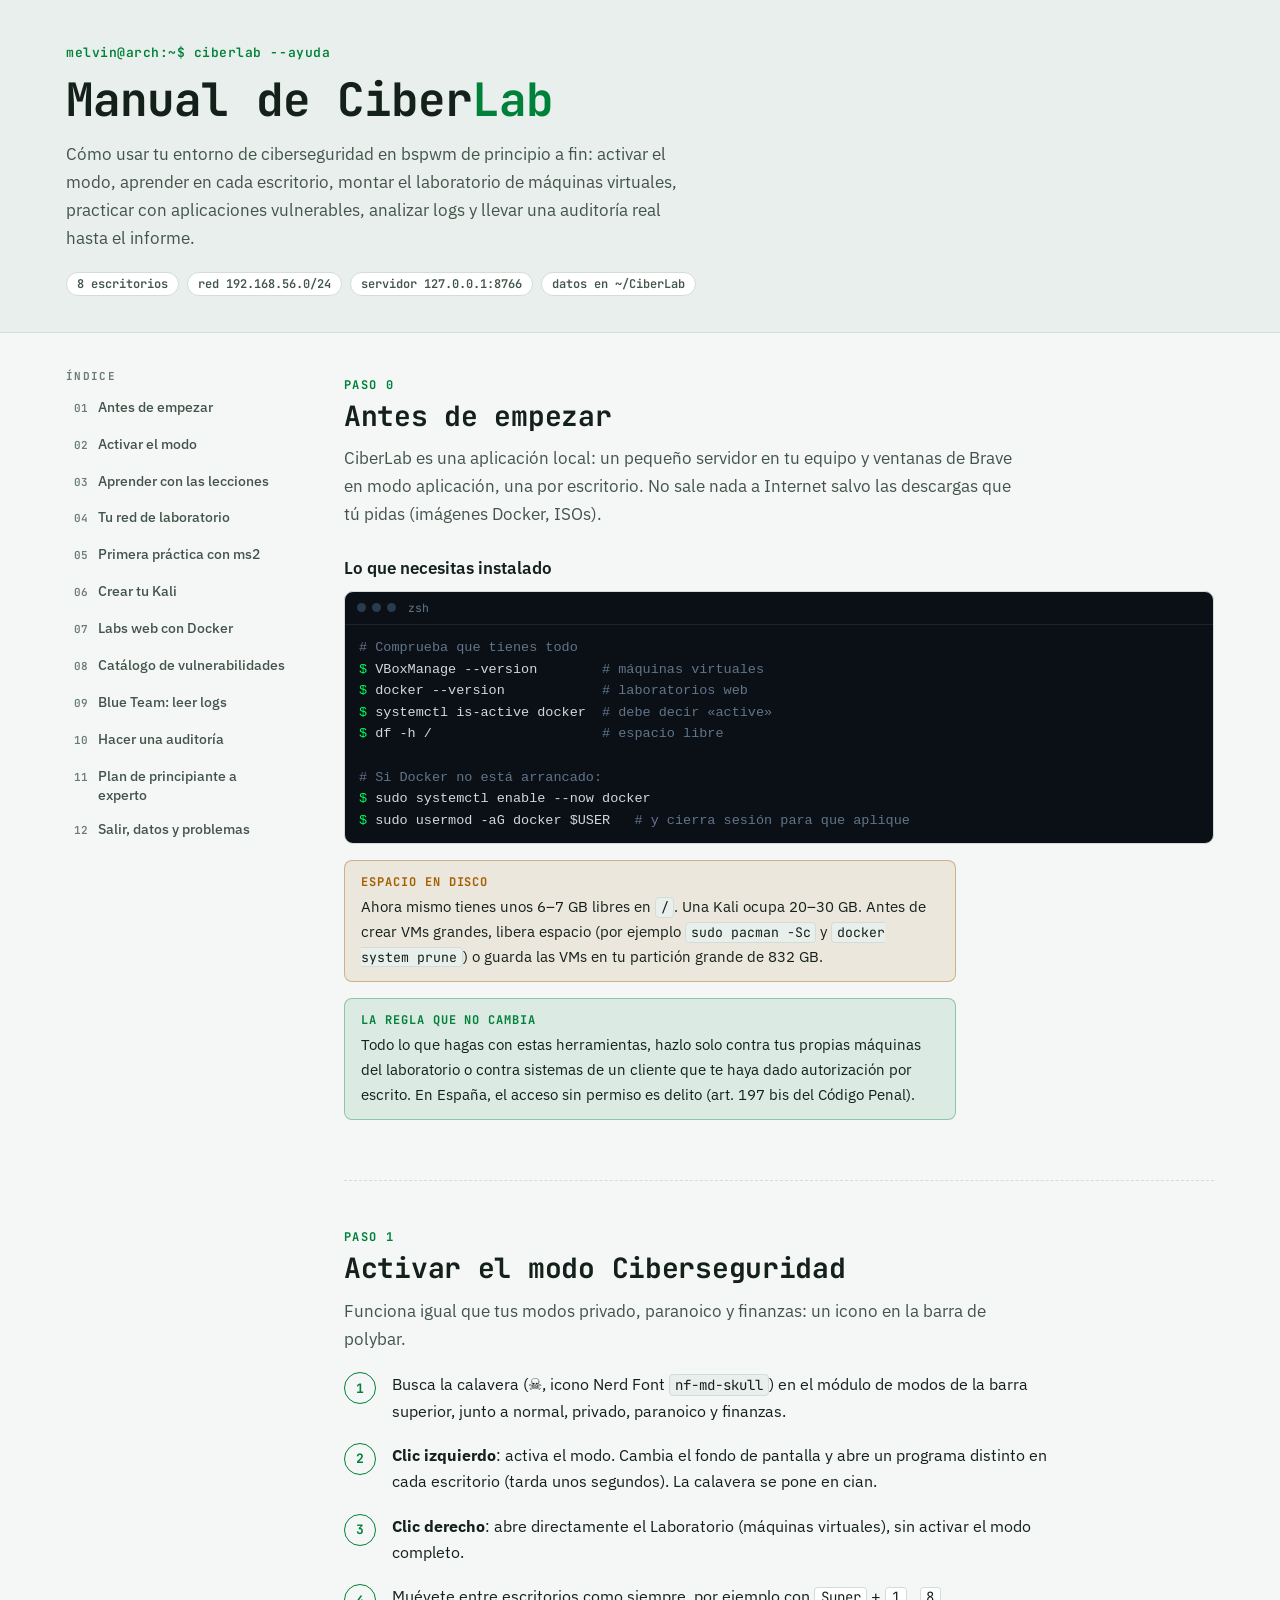
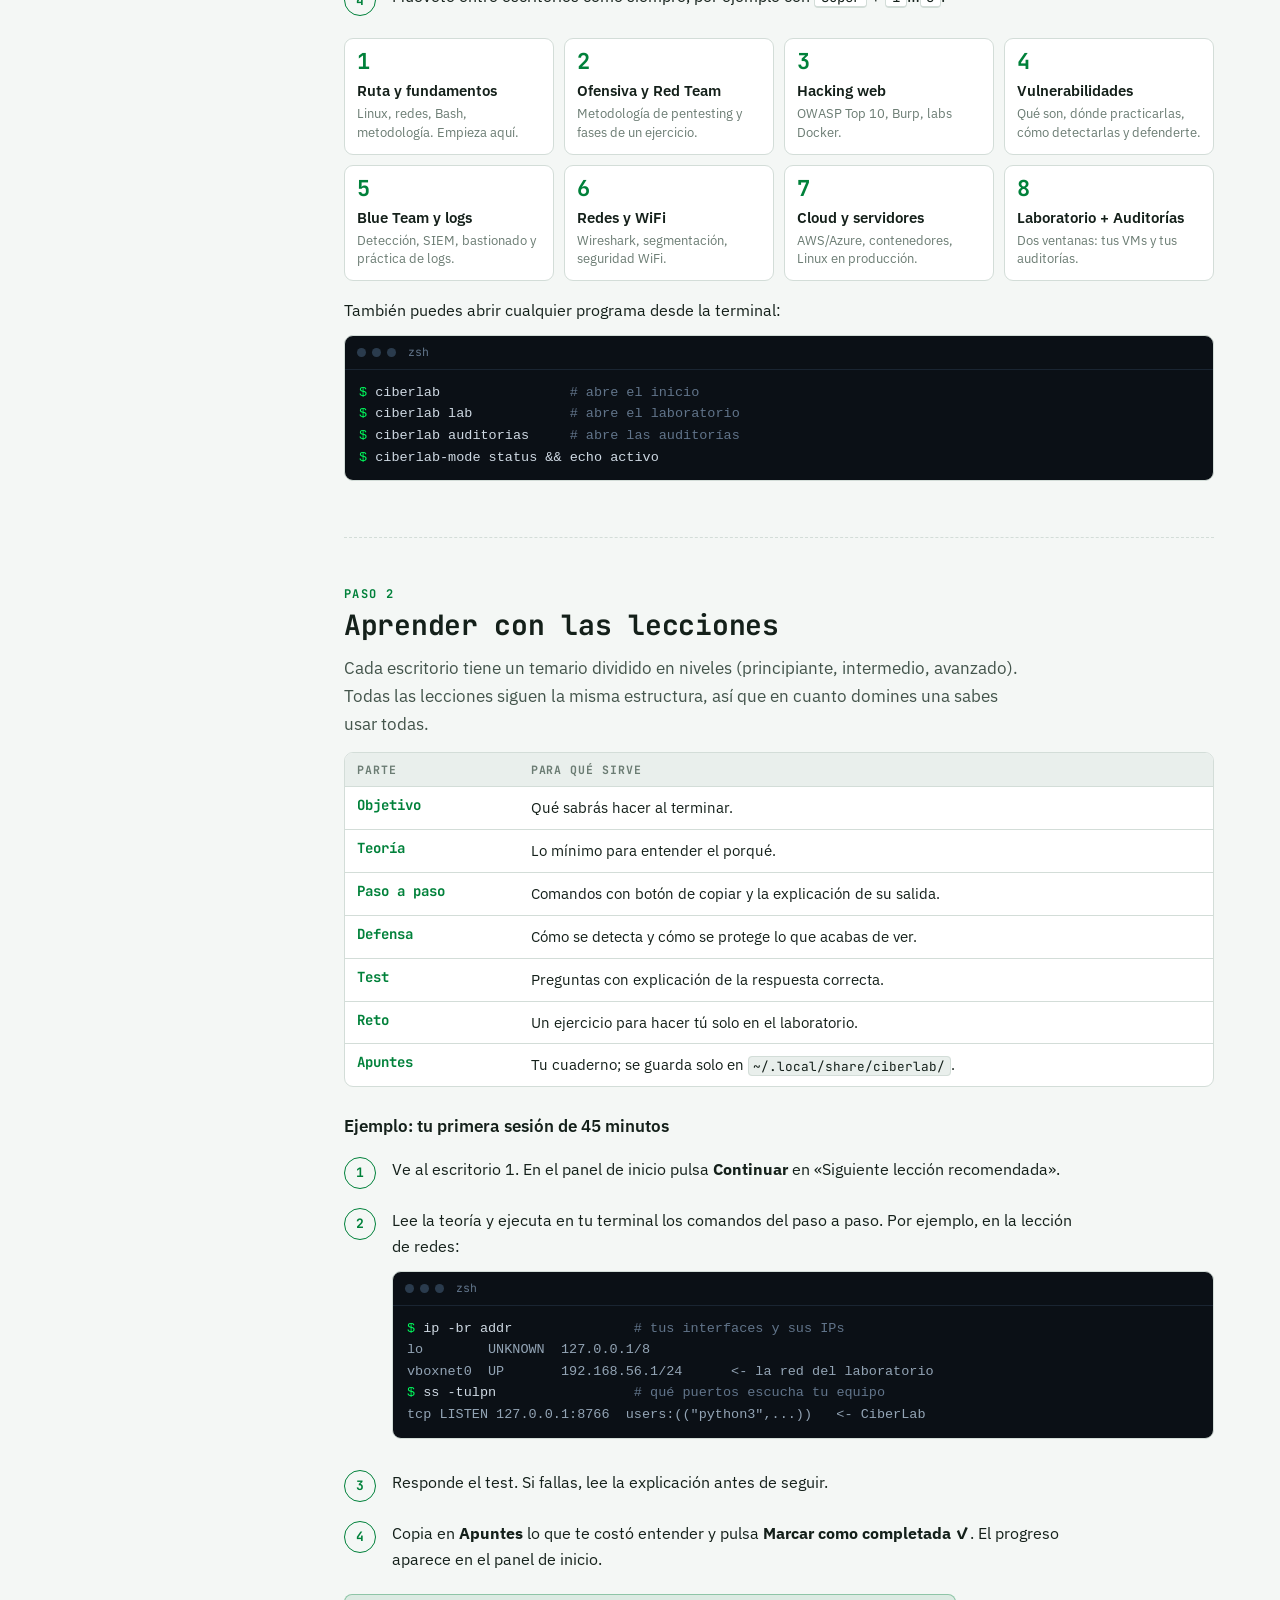
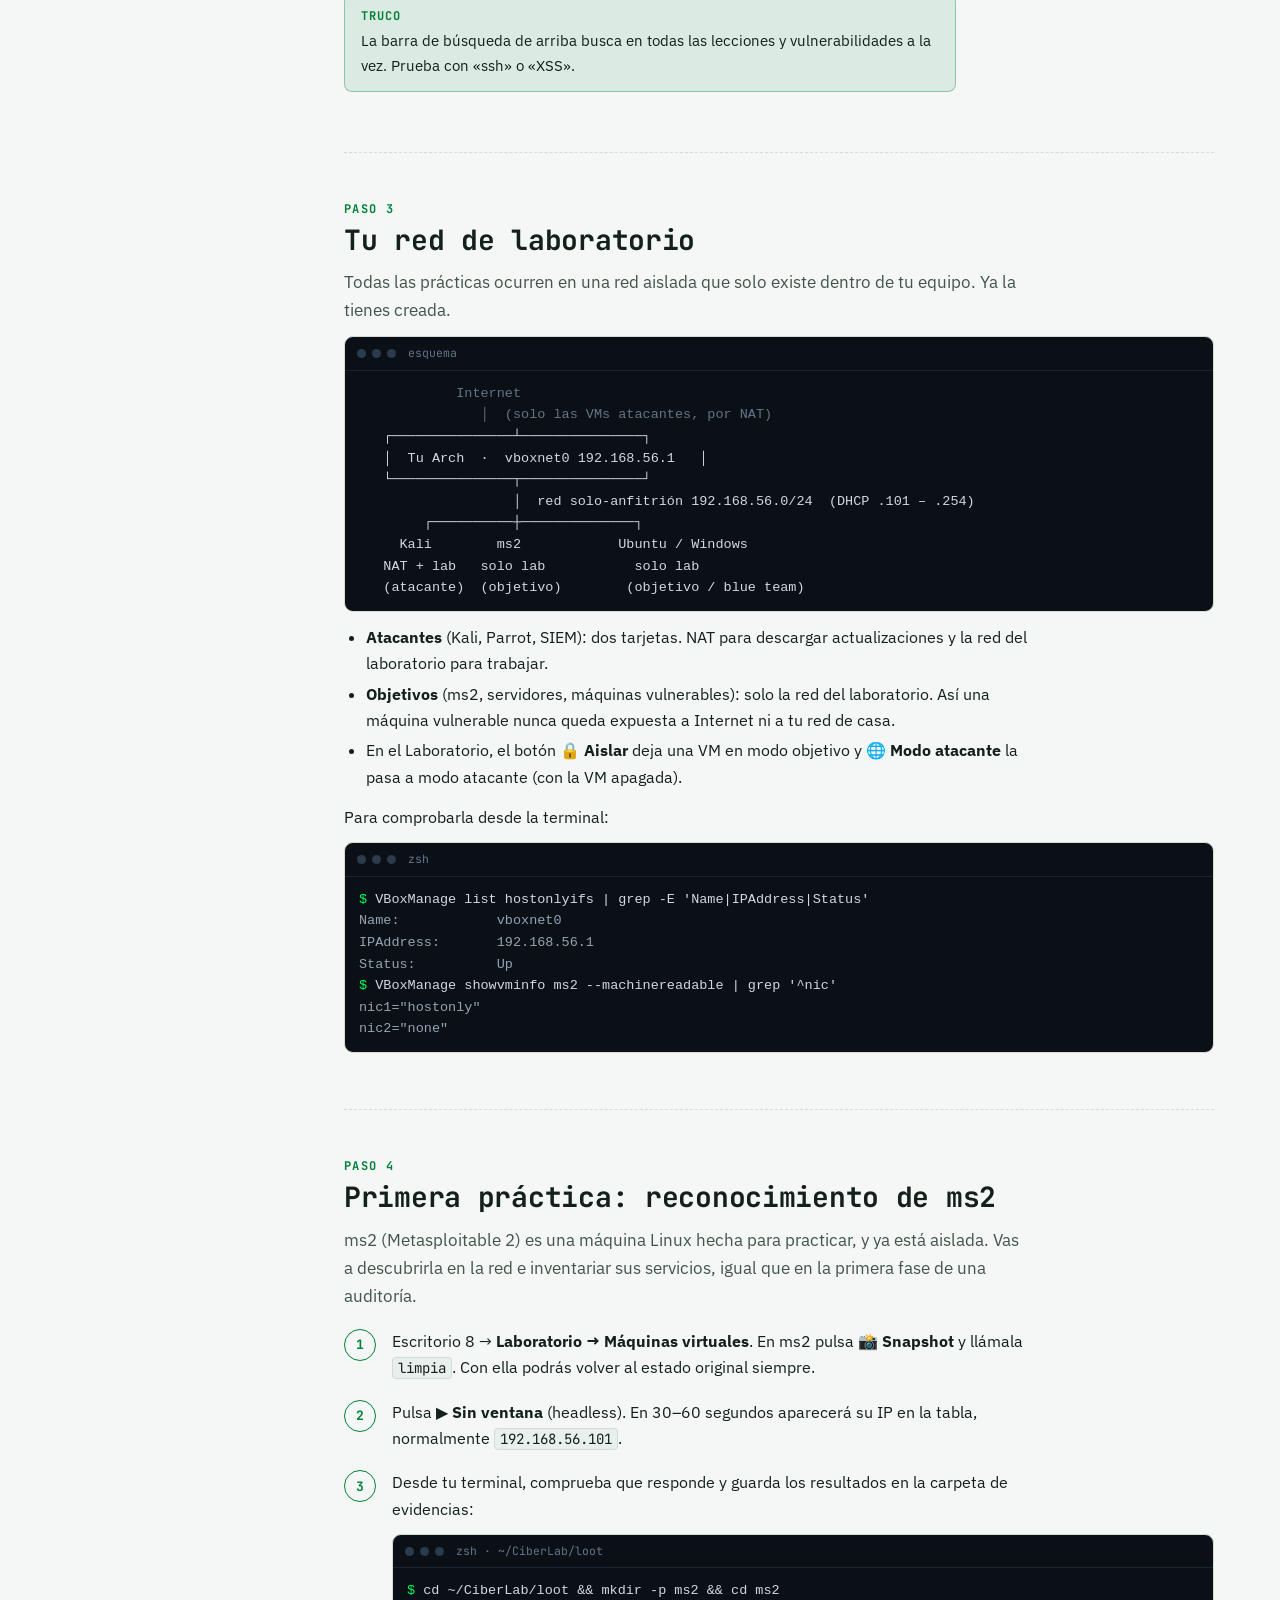
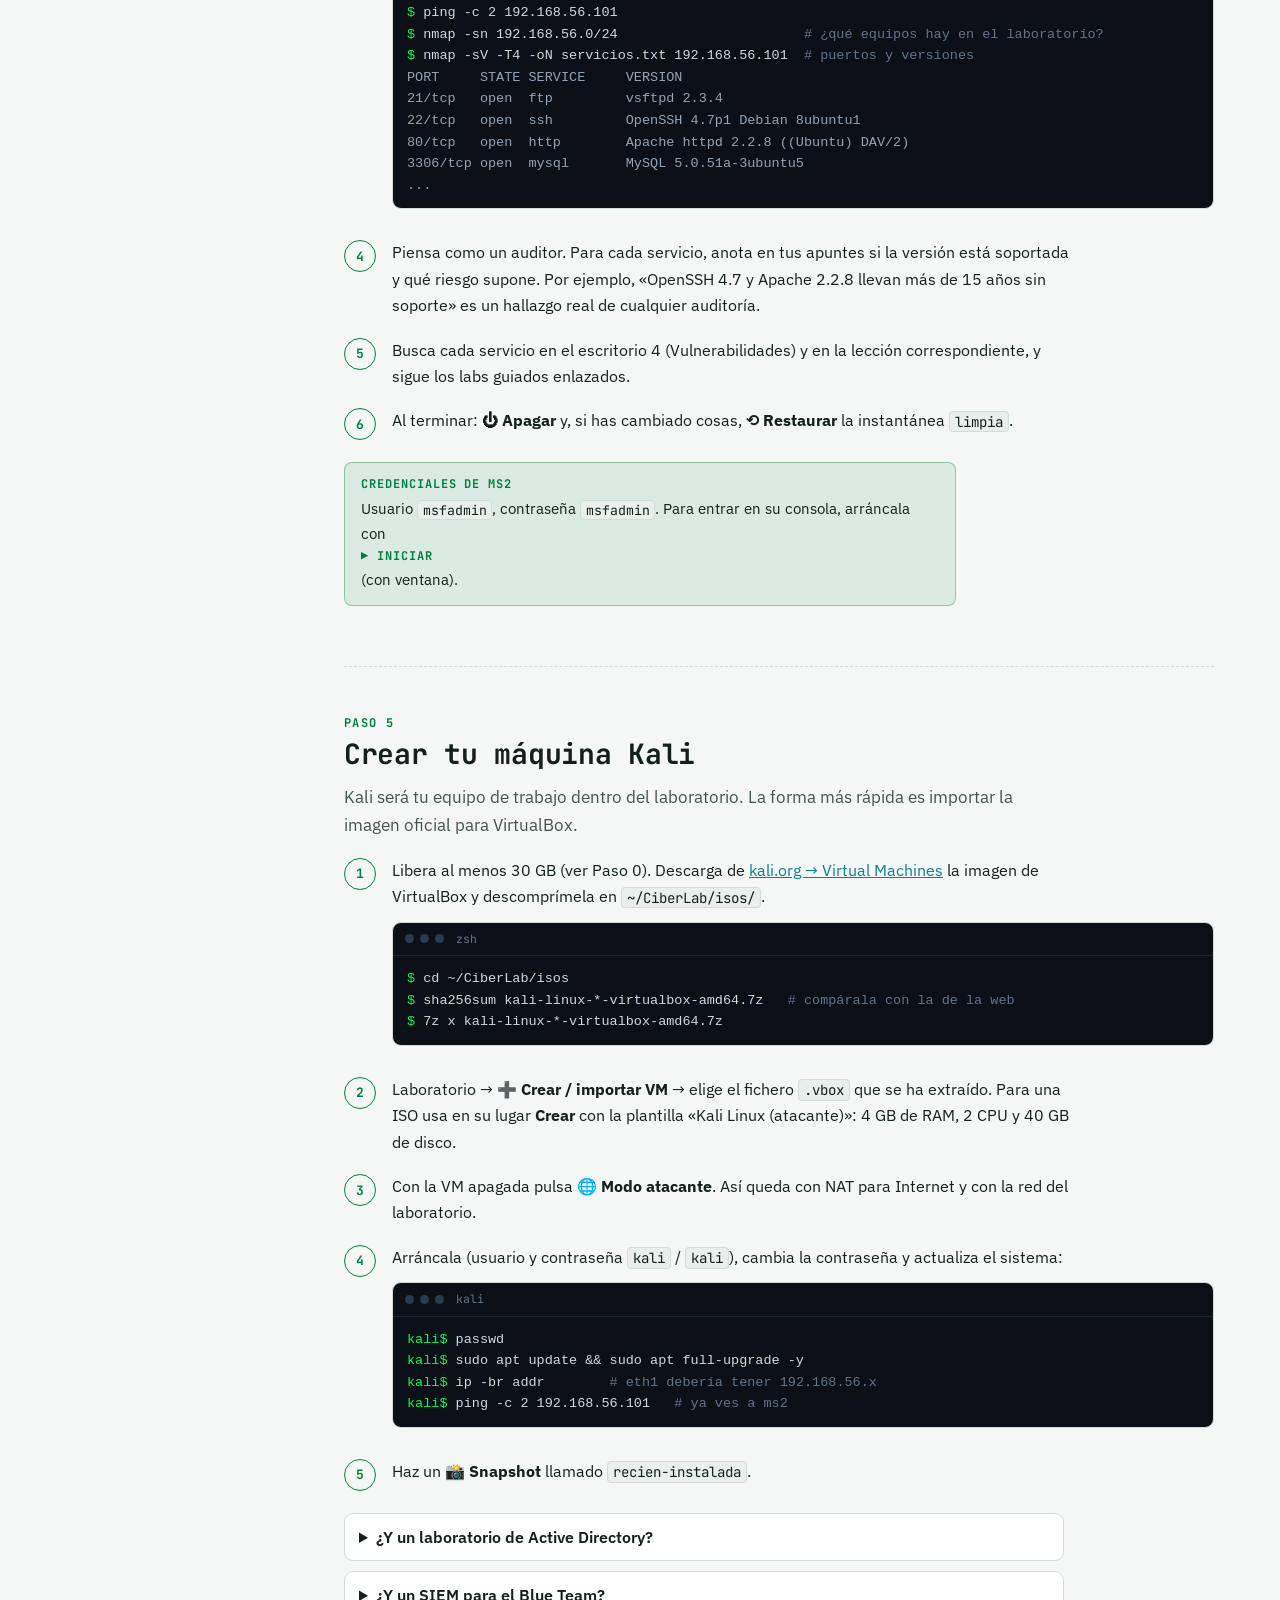
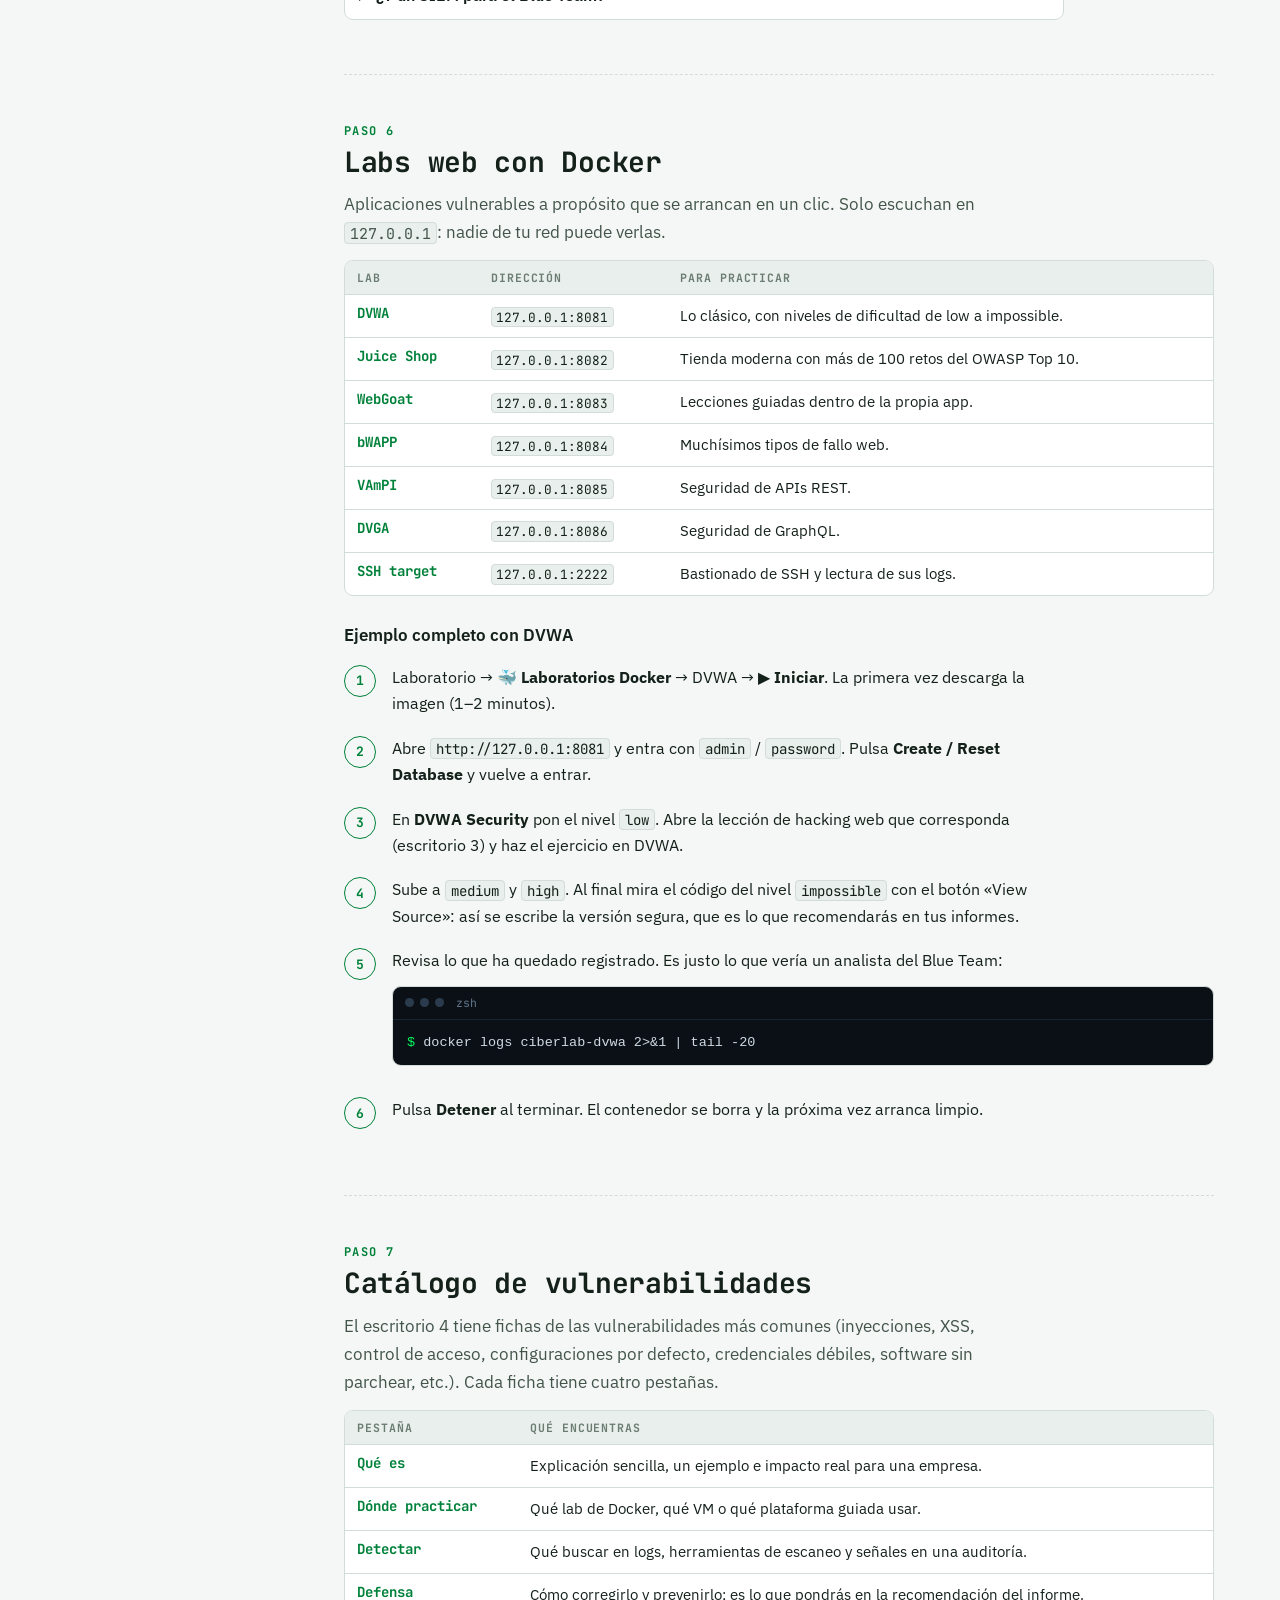
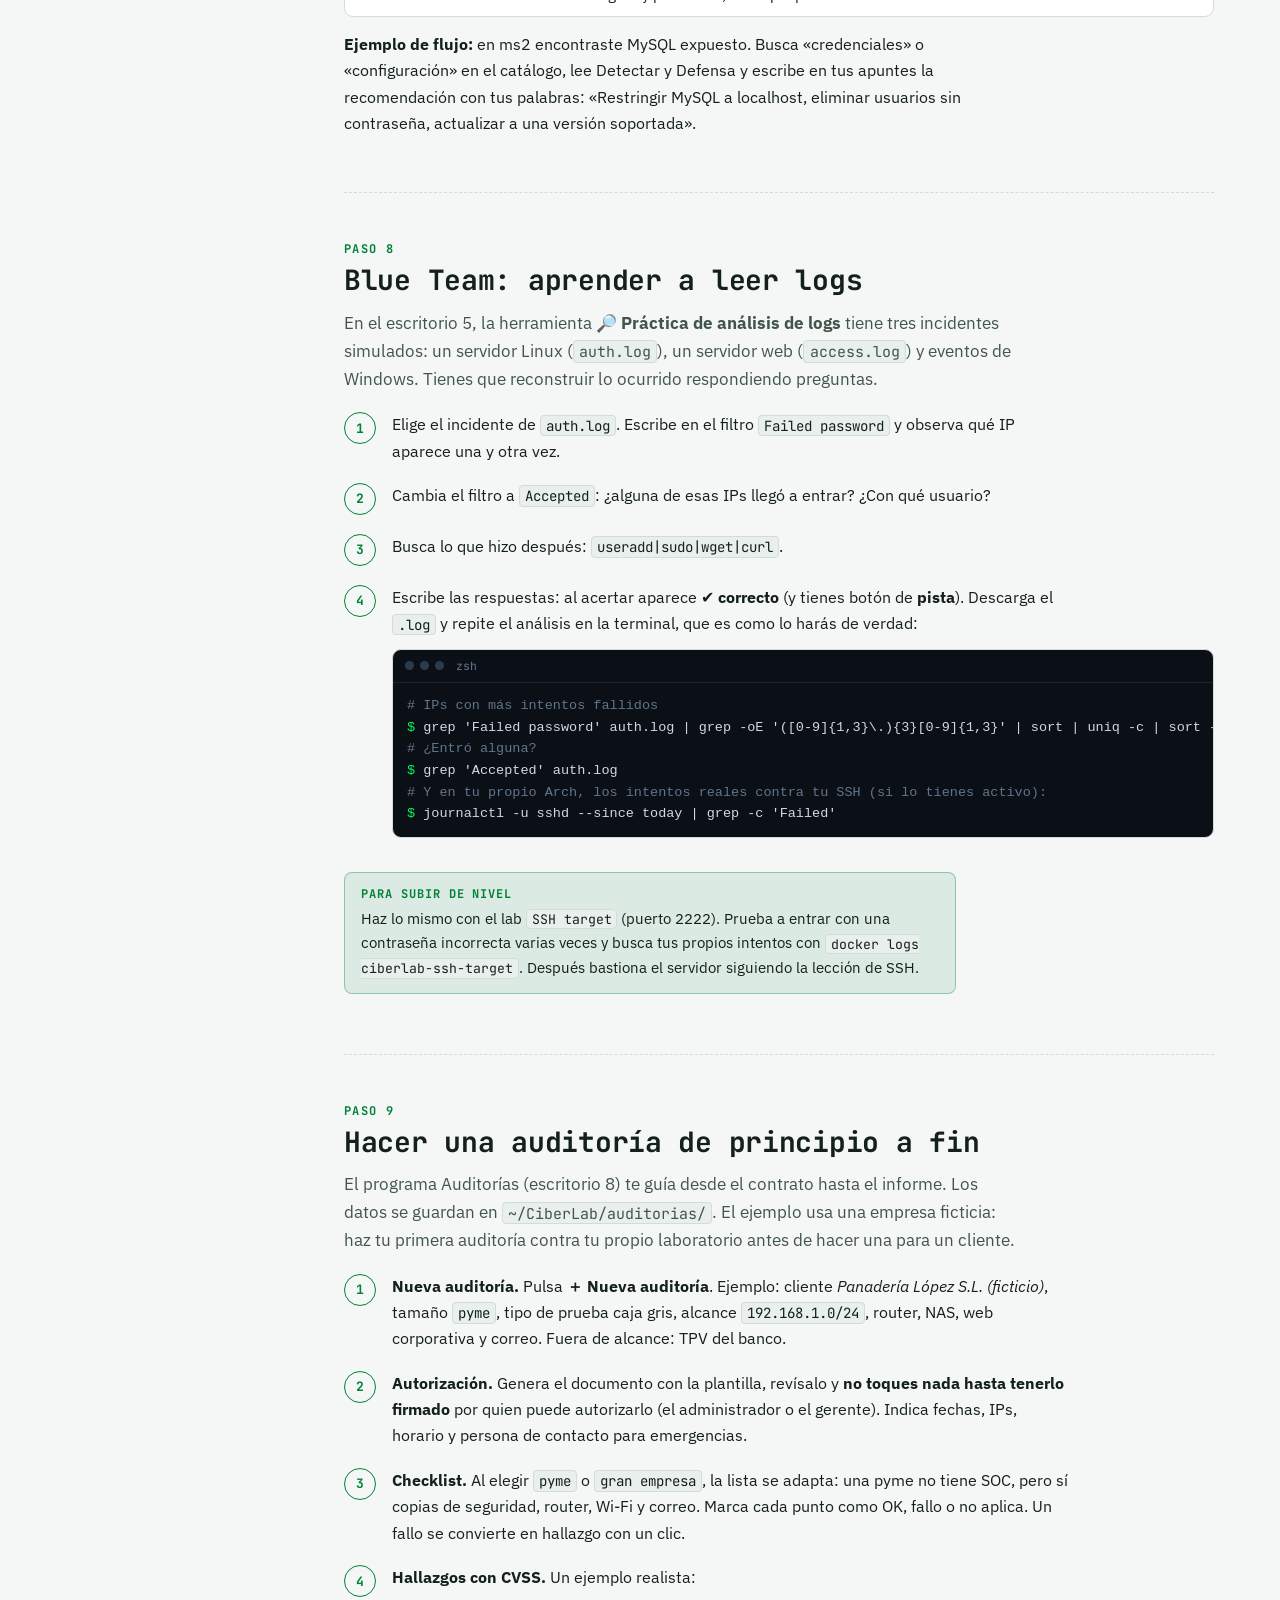
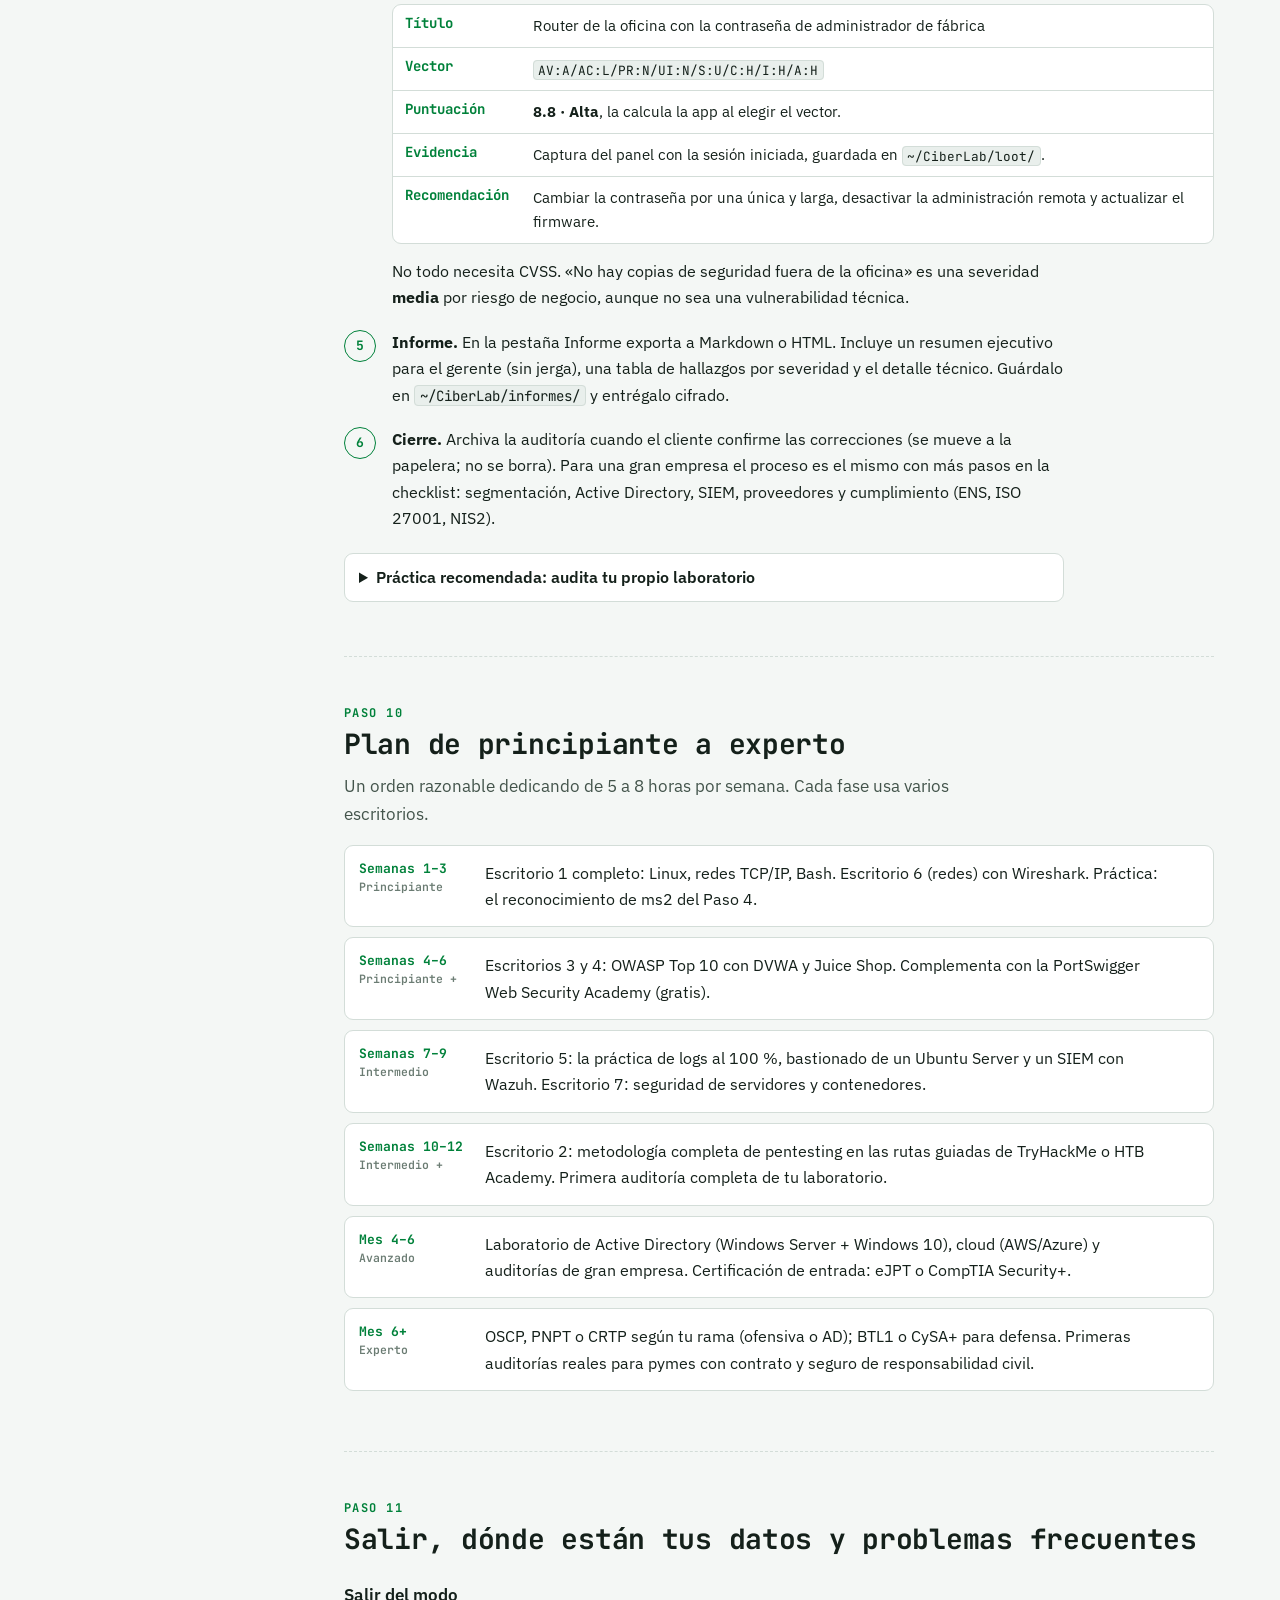
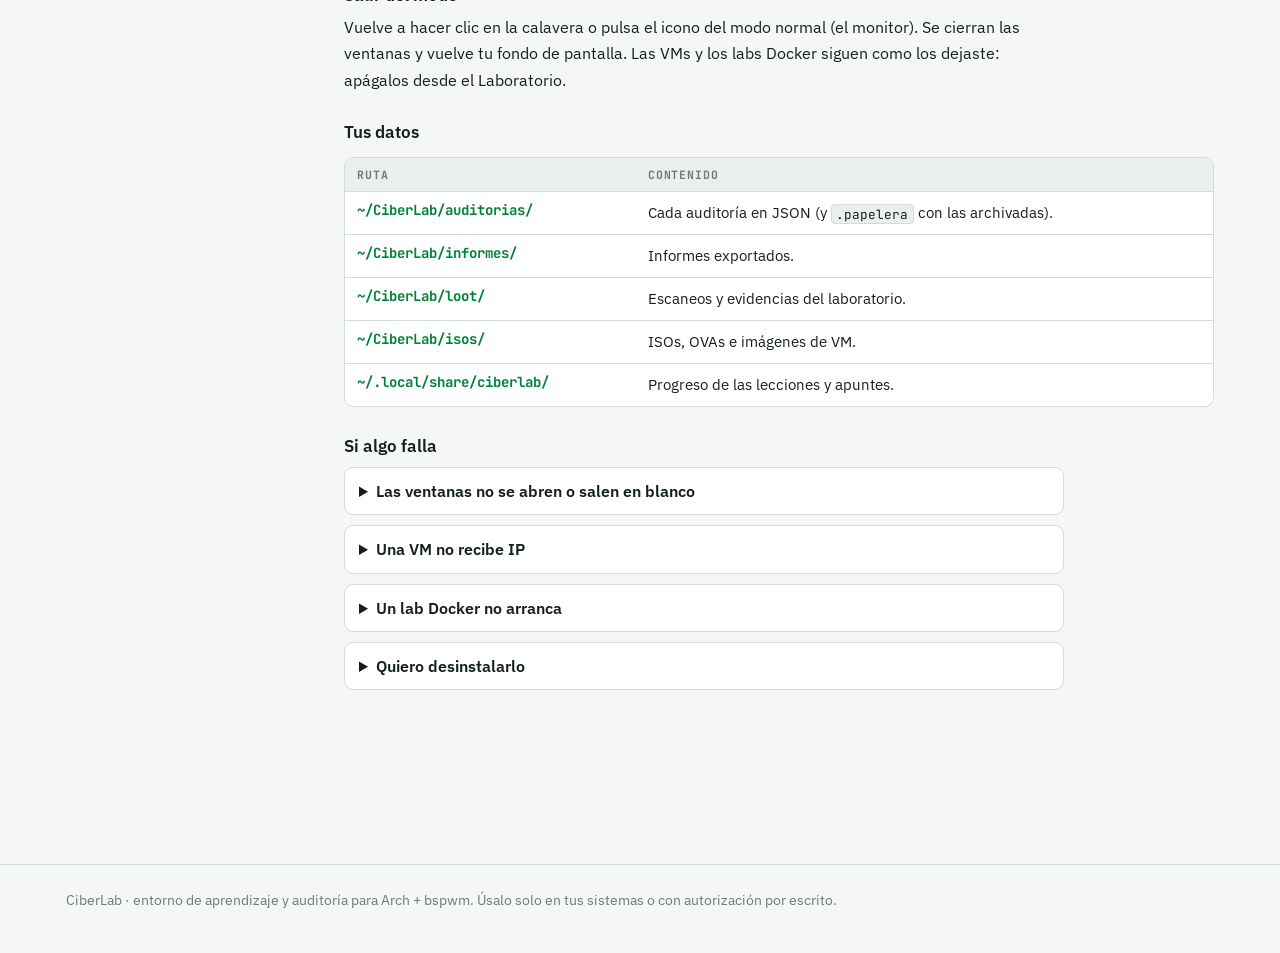
==== docs/index.html @ 1f9ea838 "CiberLab: entorno de ciberseguridad para bspwm y manual en GitHub Pages Co-Authored-By: Claude Opus " ====
<!doctype html>
<html lang="es">
<head>
<meta charset="utf-8">
<meta name="viewport" content="width=device-width, initial-scale=1, viewport-fit=cover">
<title>Manual de CiberLab</title>
<meta name="claude:viewport-fit-sides" content="cover">
<meta name="description" content="Cómo usar CiberLab paso a paso: modo ciberseguridad en bspwm, laboratorio de máquinas virtuales, labs Docker, análisis de logs y auditorías.">
<link rel="preconnect" href="https://fonts.googleapis.com">
<link rel="preconnect" href="https://fonts.gstatic.com" crossorigin>
<link rel="stylesheet" href="https://fonts.googleapis.com/css2?family=IBM+Plex+Sans:ital,wght@0,400;0,500;0,600;1,400&family=JetBrains+Mono:wght@400;600;700&display=swap">
<style>
/* Layout: índice fijo a la izquierda (escritorio) + columna de lectura; cada capítulo es un paso numerado con terminal de ejemplo */
:root{
  --bg:#f4f7f5; --bg2:#e9efec; --panel:#ffffff; --line:#d3ddd8; --tx:#14201a; --tx2:#43544b; --mut:#6b7c73;
  --acc:#00813a; --acc-soft:rgba(0,129,58,.10); --cyan:#0b7f95; --warn:#a35f00; --warn-soft:rgba(163,95,0,.10); --red:#c0263f;
  --term:#0b1016; --term-tx:#cfd9e3; --term-mut:#61748a; --term-acc:#00fa5c;
  --display:"JetBrains Mono","JetBrainsMono Nerd Font",ui-monospace,monospace;
  --body:"IBM Plex Sans","Noto Sans","Segoe UI",system-ui,sans-serif;
  --mono:"JetBrains Mono",ui-monospace,"Fira Code",monospace;
}
@media (prefers-color-scheme: dark){:root:not([data-theme="light"]){
  --bg:#080b10; --bg2:#0d1218; --panel:#111821; --line:#1f2c3a; --tx:#d6e0e9; --tx2:#9fb0c0; --mut:#6b7f94;
  --acc:#00fa5c; --acc-soft:rgba(0,250,92,.09); --cyan:#22d3ee; --warn:#f5b700; --warn-soft:rgba(245,183,0,.09); --red:#ff5c78;
  --term:#05080c; --term-tx:#cfd9e3; --term-mut:#61748a; --term-acc:#00fa5c; color-scheme:dark}}
:root[data-theme="dark"]{
  --bg:#080b10; --bg2:#0d1218; --panel:#111821; --line:#1f2c3a; --tx:#d6e0e9; --tx2:#9fb0c0; --mut:#6b7f94;
  --acc:#00fa5c; --acc-soft:rgba(0,250,92,.09); --cyan:#22d3ee; --warn:#f5b700; --warn-soft:rgba(245,183,0,.09); --red:#ff5c78;
  --term:#05080c; --term-tx:#cfd9e3; --term-mut:#61748a; --term-acc:#00fa5c; color-scheme:dark}
*{box-sizing:border-box}
html{scroll-behavior:smooth}
@media (prefers-reduced-motion: reduce){html{scroll-behavior:auto}}
body{margin:0;background:var(--bg);color:var(--tx);font:16px/1.65 var(--body)}
a{color:var(--cyan)} a:focus-visible,summary:focus-visible{outline:2px solid var(--acc);outline-offset:2px}
code,kbd{font-family:var(--mono);font-size:.88em}
code{background:var(--bg2);border:1px solid var(--line);border-radius:4px;padding:.05em .35em}
kbd{border:1px solid var(--line);border-bottom-width:2px;border-radius:4px;padding:0 .4em;background:var(--panel)}
.wrap{max-width:1180px;margin:0 auto;padding-left:max(16px,env(safe-area-inset-left,0px));padding-right:max(16px,env(safe-area-inset-right,0px))}

/* cabecera */
header{border-bottom:1px solid var(--line);background:var(--bg2)}
header .wrap{padding-block:44px 36px;display:grid;gap:14px}
.prompt{font:600 13px var(--mono);color:var(--acc);letter-spacing:.04em}
h1{font:700 clamp(30px,5vw,46px)/1.1 var(--display);margin:0;letter-spacing:-.02em;text-wrap:balance}
h1 b{color:var(--acc)}
.lead{max-width:62ch;margin:0;color:var(--tx2);font-size:17px}
.facts{display:flex;flex-wrap:wrap;gap:8px;margin-top:6px}
.facts span{font:600 12px var(--mono);border:1px solid var(--line);border-radius:999px;padding:3px 10px;color:var(--tx2);background:var(--panel)}

/* rejilla */
.grid{display:grid;grid-template-columns:230px minmax(0,1fr);gap:48px;padding-block:36px 80px}
nav.toc{position:sticky;top:20px;align-self:start;font:500 13.5px/1.4 var(--body)}
nav.toc p{font:700 11px var(--mono);letter-spacing:.12em;text-transform:uppercase;color:var(--mut);margin:0 0 10px}
nav.toc ol{list-style:none;margin:0;padding:0;display:grid;gap:2px;counter-reset:t}
nav.toc li{counter-increment:t}
nav.toc a{display:flex;gap:10px;padding:5px 8px;border-radius:6px;color:var(--tx2);text-decoration:none}
nav.toc a::before{content:counter(t,decimal-leading-zero);font:600 11px/1.9 var(--mono);color:var(--mut)}
nav.toc a:hover{background:var(--bg2);color:var(--tx)}
main{min-width:0}
@media (max-width:860px){.grid{grid-template-columns:minmax(0,1fr);gap:24px}
  nav.toc{position:static;border:1px solid var(--line);border-radius:10px;padding:14px;background:var(--panel)}
  nav.toc ol{grid-template-columns:repeat(auto-fill,minmax(180px,1fr))}}

/* capítulos */
section{padding-block:8px 44px;border-bottom:1px dashed var(--line);margin-bottom:40px;scroll-margin-top:16px}
section:last-child{border-bottom:0}
.eyebrow{font:700 12px var(--mono);letter-spacing:.12em;text-transform:uppercase;color:var(--acc);margin:0 0 6px}
h2{font:700 clamp(22px,3vw,28px)/1.2 var(--display);margin:0 0 12px;letter-spacing:-.01em;text-wrap:balance}
h3{font:600 17px/1.3 var(--body);margin:28px 0 8px}
p,li{max-width:68ch} p{margin:0 0 12px}
ul,ol{padding-left:22px;margin:0 0 14px} li{margin-bottom:4px}
.intro{color:var(--tx2);font-size:17px}

/* pasos */
ol.steps{list-style:none;padding:0;margin:18px 0;counter-reset:s;display:grid;gap:14px}
ol.steps>li{counter-increment:s;display:grid;grid-template-columns:34px minmax(0,1fr);gap:14px;max-width:none}
ol.steps>li::before{content:counter(s);display:grid;place-items:center;width:30px;height:30px;border-radius:50%;border:1.5px solid var(--acc);color:var(--acc);font:700 13px var(--mono);margin-top:1px}
ol.steps>li>div{min-width:0}
ol.steps>li p:last-child{margin-bottom:0}

/* terminal */
.term{background:var(--term);color:var(--term-tx);border-radius:9px;margin:12px 0;font:13.5px/1.6 var(--mono);overflow:hidden;border:1px solid var(--line)}
.term .bar{display:flex;align-items:center;gap:6px;padding:7px 12px;border-bottom:1px solid #1a2532;color:var(--term-mut);font-size:11.5px}
.term .bar i{width:9px;height:9px;border-radius:50%;background:#2a3b4d;display:inline-block}
.term .bar span{margin-left:6px}
.term pre{margin:0;padding:12px 14px;overflow-x:auto;white-space:pre}
.term .c{color:var(--term-mut)} .term .p{color:var(--term-acc);user-select:none} .term .o{color:#93a4b5}

/* avisos */
.note,.warn{border-radius:8px;padding:12px 16px;margin:16px 0;max-width:68ch;font-size:15px}
.note{background:var(--acc-soft);border:1px solid color-mix(in srgb,var(--acc) 35%,transparent)}
.warn{background:var(--warn-soft);border:1px solid color-mix(in srgb,var(--warn) 40%,transparent)}
.note b,.warn b{font-family:var(--mono);font-size:12px;letter-spacing:.08em;text-transform:uppercase;display:block;margin-bottom:2px}
.note b{color:var(--acc)} .warn b{color:var(--warn)}

/* tablas */
.tbl{overflow-x:auto;margin:14px 0;border:1px solid var(--line);border-radius:9px;background:var(--panel)}
table{border-collapse:collapse;width:100%;font-size:14.5px}
th,td{text-align:left;padding:9px 12px;border-bottom:1px solid var(--line);vertical-align:top}
th{font:700 11.5px var(--mono);letter-spacing:.08em;text-transform:uppercase;color:var(--mut);background:var(--bg2)}
tr:last-child td{border-bottom:0}
td.k{font:700 14px var(--mono);color:var(--acc);white-space:nowrap;font-variant-numeric:tabular-nums}

/* mapa de escritorios */
.desks{display:grid;grid-template-columns:repeat(4,minmax(0,1fr));gap:10px;margin:16px 0}
.desk{border:1px solid var(--line);border-radius:9px;padding:12px;background:var(--panel);min-width:0}
.desk .n{font:700 22px var(--mono);color:var(--acc);line-height:1}
.desk .t{font-weight:600;margin-top:6px;font-size:14.5px}
.desk .d{color:var(--mut);font-size:13px;line-height:1.4;margin-top:2px}
@media (max-width:640px){.desks{grid-template-columns:repeat(2,minmax(0,1fr))}}

/* desplegables */
details{border:1px solid var(--line);border-radius:9px;background:var(--panel);margin:10px 0;max-width:72ch}
summary{cursor:pointer;padding:10px 14px;font-weight:600}
details>div{padding:0 16px 12px}

/* plan */
.plan{display:grid;gap:10px;margin:16px 0}
.phase{display:grid;grid-template-columns:110px minmax(0,1fr);gap:16px;border:1px solid var(--line);border-radius:9px;padding:14px;background:var(--panel)}
.phase .w{font:700 13px var(--mono);color:var(--acc)}
.phase .w small{display:block;color:var(--mut);font-weight:600;font-size:11.5px;margin-top:2px}
.phase p{margin:0}
@media (max-width:540px){.phase{grid-template-columns:minmax(0,1fr);gap:6px}}
footer{border-top:1px solid var(--line);color:var(--mut);font-size:14px}
footer .wrap{padding-block:24px 40px}
</style>
</head>
<body>

<header>
  <div class="wrap">
    <div class="prompt">melvin@arch:~$ ciberlab --ayuda</div>
    <h1>Manual de Ciber<b>Lab</b></h1>
    <p class="lead">Cómo usar tu entorno de ciberseguridad en bspwm de principio a fin: activar el modo, aprender en cada escritorio, montar el laboratorio de máquinas virtuales, practicar con aplicaciones vulnerables, analizar logs y llevar una auditoría real hasta el informe.</p>
    <div class="facts"><span>8 escritorios</span><span>red 192.168.56.0/24</span><span>servidor 127.0.0.1:8766</span><span>datos en ~/CiberLab</span></div>
  </div>
</header>

<div class="wrap grid">
  <nav class="toc" aria-label="Índice">
    <p>Índice</p>
    <ol>
      <li><a href="#antes">Antes de empezar</a></li>
      <li><a href="#activar">Activar el modo</a></li>
      <li><a href="#aprender">Aprender con las lecciones</a></li>
      <li><a href="#red">Tu red de laboratorio</a></li>
      <li><a href="#ms2">Primera práctica con ms2</a></li>
      <li><a href="#kali">Crear tu Kali</a></li>
      <li><a href="#docker">Labs web con Docker</a></li>
      <li><a href="#vulns">Catálogo de vulnerabilidades</a></li>
      <li><a href="#logs">Blue Team: leer logs</a></li>
      <li><a href="#auditoria">Hacer una auditoría</a></li>
      <li><a href="#plan">Plan de principiante a experto</a></li>
      <li><a href="#problemas">Salir, datos y problemas</a></li>
    </ol>
  </nav>

  <main>

  <section id="antes">
    <p class="eyebrow">Paso 0</p>
    <h2>Antes de empezar</h2>
    <p class="intro">CiberLab es una aplicación local: un pequeño servidor en tu equipo y ventanas de Brave en modo aplicación, una por escritorio. No sale nada a Internet salvo las descargas que tú pidas (imágenes Docker, ISOs).</p>
    <h3>Lo que necesitas instalado</h3>
    <div class="term"><div class="bar"><i></i><i></i><i></i><span>zsh</span></div><pre><span class="c"># Comprueba que tienes todo</span>
<span class="p">$ </span>VBoxManage --version        <span class="c"># máquinas virtuales</span>
<span class="p">$ </span>docker --version            <span class="c"># laboratorios web</span>
<span class="p">$ </span>systemctl is-active docker  <span class="c"># debe decir «active»</span>
<span class="p">$ </span>df -h /                     <span class="c"># espacio libre</span>

<span class="c"># Si Docker no está arrancado:</span>
<span class="p">$ </span>sudo systemctl enable --now docker
<span class="p">$ </span>sudo usermod -aG docker $USER   <span class="c"># y cierra sesión para que aplique</span></pre></div>
    <div class="warn"><b>Espacio en disco</b>Ahora mismo tienes unos 6–7 GB libres en <code>/</code>. Una Kali ocupa 20–30 GB. Antes de crear VMs grandes, libera espacio (por ejemplo <code>sudo pacman -Sc</code> y <code>docker system prune</code>) o guarda las VMs en tu partición grande de 832 GB.</div>
    <div class="note"><b>La regla que no cambia</b>Todo lo que hagas con estas herramientas, hazlo solo contra tus propias máquinas del laboratorio o contra sistemas de un cliente que te haya dado autorización por escrito. En España, el acceso sin permiso es delito (art. 197 bis del Código Penal).</div>
  </section>

  <section id="activar">
    <p class="eyebrow">Paso 1</p>
    <h2>Activar el modo Ciberseguridad</h2>
    <p class="intro">Funciona igual que tus modos privado, paranoico y finanzas: un icono en la barra de polybar.</p>
    <ol class="steps">
      <li><div><p>Busca la calavera (☠, icono Nerd Font <code>nf-md-skull</code>) en el módulo de modos de la barra superior, junto a normal, privado, paranoico y finanzas.</p></div></li>
      <li><div><p><b>Clic izquierdo</b>: activa el modo. Cambia el fondo de pantalla y abre un programa distinto en cada escritorio (tarda unos segundos). La calavera se pone en cian.</p></div></li>
      <li><div><p><b>Clic derecho</b>: abre directamente el Laboratorio (máquinas virtuales), sin activar el modo completo.</p></div></li>
      <li><div><p>Muévete entre escritorios como siempre, por ejemplo con <kbd>Super</kbd> + <kbd>1</kbd>…<kbd>8</kbd>.</p></div></li>
    </ol>
    <div class="desks">
      <div class="desk"><div class="n">1</div><div class="t">Ruta y fundamentos</div><div class="d">Linux, redes, Bash, metodología. Empieza aquí.</div></div>
      <div class="desk"><div class="n">2</div><div class="t">Ofensiva y Red Team</div><div class="d">Metodología de pentesting y fases de un ejercicio.</div></div>
      <div class="desk"><div class="n">3</div><div class="t">Hacking web</div><div class="d">OWASP Top 10, Burp, labs Docker.</div></div>
      <div class="desk"><div class="n">4</div><div class="t">Vulnerabilidades</div><div class="d">Qué son, dónde practicarlas, cómo detectarlas y defenderte.</div></div>
      <div class="desk"><div class="n">5</div><div class="t">Blue Team y logs</div><div class="d">Detección, SIEM, bastionado y práctica de logs.</div></div>
      <div class="desk"><div class="n">6</div><div class="t">Redes y WiFi</div><div class="d">Wireshark, segmentación, seguridad WiFi.</div></div>
      <div class="desk"><div class="n">7</div><div class="t">Cloud y servidores</div><div class="d">AWS/Azure, contenedores, Linux en producción.</div></div>
      <div class="desk"><div class="n">8</div><div class="t">Laboratorio + Auditorías</div><div class="d">Dos ventanas: tus VMs y tus auditorías.</div></div>
    </div>
    <p>También puedes abrir cualquier programa desde la terminal:</p>
    <div class="term"><div class="bar"><i></i><i></i><i></i><span>zsh</span></div><pre><span class="p">$ </span>ciberlab                <span class="c"># abre el inicio</span>
<span class="p">$ </span>ciberlab lab            <span class="c"># abre el laboratorio</span>
<span class="p">$ </span>ciberlab auditorias     <span class="c"># abre las auditorías</span>
<span class="p">$ </span>ciberlab-mode status && echo activo</pre></div>
  </section>

  <section id="aprender">
    <p class="eyebrow">Paso 2</p>
    <h2>Aprender con las lecciones</h2>
    <p class="intro">Cada escritorio tiene un temario dividido en niveles (principiante, intermedio, avanzado). Todas las lecciones siguen la misma estructura, así que en cuanto domines una sabes usar todas.</p>
    <div class="tbl"><table>
      <thead><tr><th>Parte</th><th>Para qué sirve</th></tr></thead>
      <tbody>
        <tr><td class="k">Objetivo</td><td>Qué sabrás hacer al terminar.</td></tr>
        <tr><td class="k">Teoría</td><td>Lo mínimo para entender el porqué.</td></tr>
        <tr><td class="k">Paso a paso</td><td>Comandos con botón de copiar y la explicación de su salida.</td></tr>
        <tr><td class="k">Defensa</td><td>Cómo se detecta y cómo se protege lo que acabas de ver.</td></tr>
        <tr><td class="k">Test</td><td>Preguntas con explicación de la respuesta correcta.</td></tr>
        <tr><td class="k">Reto</td><td>Un ejercicio para hacer tú solo en el laboratorio.</td></tr>
        <tr><td class="k">Apuntes</td><td>Tu cuaderno; se guarda solo en <code>~/.local/share/ciberlab/</code>.</td></tr>
      </tbody>
    </table></div>
    <h3>Ejemplo: tu primera sesión de 45 minutos</h3>
    <ol class="steps">
      <li><div><p>Ve al escritorio 1. En el panel de inicio pulsa <b>Continuar</b> en «Siguiente lección recomendada».</p></div></li>
      <li><div><p>Lee la teoría y ejecuta en tu terminal los comandos del paso a paso. Por ejemplo, en la lección de redes:</p>
        <div class="term"><div class="bar"><i></i><i></i><i></i><span>zsh</span></div><pre><span class="p">$ </span>ip -br addr               <span class="c"># tus interfaces y sus IPs</span>
<span class="o">lo        UNKNOWN  127.0.0.1/8
vboxnet0  UP       192.168.56.1/24      &lt;- la red del laboratorio</span>
<span class="p">$ </span>ss -tulpn                 <span class="c"># qué puertos escucha tu equipo</span>
<span class="o">tcp LISTEN 127.0.0.1:8766  users:(("python3",...))   &lt;- CiberLab</span></pre></div></div></li>
      <li><div><p>Responde el test. Si fallas, lee la explicación antes de seguir.</p></div></li>
      <li><div><p>Copia en <b>Apuntes</b> lo que te costó entender y pulsa <b>Marcar como completada ✓</b>. El progreso aparece en el panel de inicio.</p></div></li>
    </ol>
    <div class="note"><b>Truco</b>La barra de búsqueda de arriba busca en todas las lecciones y vulnerabilidades a la vez. Prueba con «ssh» o «XSS».</div>
  </section>

  <section id="red">
    <p class="eyebrow">Paso 3</p>
    <h2>Tu red de laboratorio</h2>
    <p class="intro">Todas las prácticas ocurren en una red aislada que solo existe dentro de tu equipo. Ya la tienes creada.</p>
    <div class="term"><div class="bar"><i></i><i></i><i></i><span>esquema</span></div><pre><span class="c">            Internet</span>
<span class="c">               │  (solo las VMs atacantes, por NAT)</span>
   ┌───────────────┴───────────────┐
   │  Tu Arch  ·  vboxnet0 192.168.56.1   │
   └───────────────┬───────────────┘
                   │  red solo-anfitrión 192.168.56.0/24  (DHCP .101 – .254)
        ┌──────────┼──────────────┐
     Kali        ms2            Ubuntu / Windows
   NAT + lab   solo lab           solo lab
   (atacante)  (objetivo)        (objetivo / blue team)</pre></div>
    <ul>
      <li><b>Atacantes</b> (Kali, Parrot, SIEM): dos tarjetas. NAT para descargar actualizaciones y la red del laboratorio para trabajar.</li>
      <li><b>Objetivos</b> (ms2, servidores, máquinas vulnerables): solo la red del laboratorio. Así una máquina vulnerable nunca queda expuesta a Internet ni a tu red de casa.</li>
      <li>En el Laboratorio, el botón <b>🔒 Aislar</b> deja una VM en modo objetivo y <b>🌐 Modo atacante</b> la pasa a modo atacante (con la VM apagada).</li>
    </ul>
    <p>Para comprobarla desde la terminal:</p>
    <div class="term"><div class="bar"><i></i><i></i><i></i><span>zsh</span></div><pre><span class="p">$ </span>VBoxManage list hostonlyifs | grep -E 'Name|IPAddress|Status'
<span class="o">Name:            vboxnet0
IPAddress:       192.168.56.1
Status:          Up</span>
<span class="p">$ </span>VBoxManage showvminfo ms2 --machinereadable | grep '^nic'
<span class="o">nic1="hostonly"
nic2="none"</span></pre></div>
  </section>

  <section id="ms2">
    <p class="eyebrow">Paso 4</p>
    <h2>Primera práctica: reconocimiento de ms2</h2>
    <p class="intro">ms2 (Metasploitable 2) es una máquina Linux hecha para practicar, y ya está aislada. Vas a descubrirla en la red e inventariar sus servicios, igual que en la primera fase de una auditoría.</p>
    <ol class="steps">
      <li><div><p>Escritorio 8 → <b>Laboratorio → Máquinas virtuales</b>. En ms2 pulsa <b>📸 Snapshot</b> y llámala <code>limpia</code>. Con ella podrás volver al estado original siempre.</p></div></li>
      <li><div><p>Pulsa <b>▶ Sin ventana</b> (headless). En 30–60 segundos aparecerá su IP en la tabla, normalmente <code>192.168.56.101</code>.</p></div></li>
      <li><div><p>Desde tu terminal, comprueba que responde y guarda los resultados en la carpeta de evidencias:</p>
        <div class="term"><div class="bar"><i></i><i></i><i></i><span>zsh · ~/CiberLab/loot</span></div><pre><span class="p">$ </span>cd ~/CiberLab/loot && mkdir -p ms2 && cd ms2
<span class="p">$ </span>ping -c 2 192.168.56.101
<span class="p">$ </span>nmap -sn 192.168.56.0/24                       <span class="c"># ¿qué equipos hay en el laboratorio?</span>
<span class="p">$ </span>nmap -sV -T4 -oN servicios.txt 192.168.56.101  <span class="c"># puertos y versiones</span>
<span class="o">PORT     STATE SERVICE     VERSION
21/tcp   open  ftp         vsftpd 2.3.4
22/tcp   open  ssh         OpenSSH 4.7p1 Debian 8ubuntu1
80/tcp   open  http        Apache httpd 2.2.8 ((Ubuntu) DAV/2)
3306/tcp open  mysql       MySQL 5.0.51a-3ubuntu5
...</span></pre></div></div></li>
      <li><div><p>Piensa como un auditor. Para cada servicio, anota en tus apuntes si la versión está soportada y qué riesgo supone. Por ejemplo, «OpenSSH 4.7 y Apache 2.2.8 llevan más de 15 años sin soporte» es un hallazgo real de cualquier auditoría.</p></div></li>
      <li><div><p>Busca cada servicio en el escritorio 4 (Vulnerabilidades) y en la lección correspondiente, y sigue los labs guiados enlazados.</p></div></li>
      <li><div><p>Al terminar: <b>⏻ Apagar</b> y, si has cambiado cosas, <b>⟲ Restaurar</b> la instantánea <code>limpia</code>.</p></div></li>
    </ol>
    <div class="note"><b>Credenciales de ms2</b>Usuario <code>msfadmin</code>, contraseña <code>msfadmin</code>. Para entrar en su consola, arráncala con <b>▶ Iniciar</b> (con ventana).</div>
  </section>

  <section id="kali">
    <p class="eyebrow">Paso 5</p>
    <h2>Crear tu máquina Kali</h2>
    <p class="intro">Kali será tu equipo de trabajo dentro del laboratorio. La forma más rápida es importar la imagen oficial para VirtualBox.</p>
    <ol class="steps">
      <li><div><p>Libera al menos 30 GB (ver Paso 0). Descarga de <a href="https://www.kali.org/get-kali/#kali-virtual-machines" rel="noopener">kali.org → Virtual Machines</a> la imagen de VirtualBox y descomprímela en <code>~/CiberLab/isos/</code>.</p>
        <div class="term"><div class="bar"><i></i><i></i><i></i><span>zsh</span></div><pre><span class="p">$ </span>cd ~/CiberLab/isos
<span class="p">$ </span>sha256sum kali-linux-*-virtualbox-amd64.7z   <span class="c"># compárala con la de la web</span>
<span class="p">$ </span>7z x kali-linux-*-virtualbox-amd64.7z</pre></div></div></li>
      <li><div><p>Laboratorio → <b>➕ Crear / importar VM</b> → elige el fichero <code>.vbox</code> que se ha extraído. Para una ISO usa en su lugar <b>Crear</b> con la plantilla «Kali Linux (atacante)»: 4 GB de RAM, 2 CPU y 40 GB de disco.</p></div></li>
      <li><div><p>Con la VM apagada pulsa <b>🌐 Modo atacante</b>. Así queda con NAT para Internet y con la red del laboratorio.</p></div></li>
      <li><div><p>Arráncala (usuario y contraseña <code>kali</code> / <code>kali</code>), cambia la contraseña y actualiza el sistema:</p>
        <div class="term"><div class="bar"><i></i><i></i><i></i><span>kali</span></div><pre><span class="p">kali$ </span>passwd
<span class="p">kali$ </span>sudo apt update && sudo apt full-upgrade -y
<span class="p">kali$ </span>ip -br addr        <span class="c"># eth1 debería tener 192.168.56.x</span>
<span class="p">kali$ </span>ping -c 2 192.168.56.101   <span class="c"># ya ves a ms2</span></pre></div></div></li>
      <li><div><p>Haz un <b>📸 Snapshot</b> llamado <code>recien-instalada</code>.</p></div></li>
    </ol>
    <details><summary>¿Y un laboratorio de Active Directory?</summary><div>
      <p>Crea con las plantillas <b>Windows Server 2022 Eval</b> (controlador de dominio) y <b>Windows 10 Eval</b> (cliente). Las ISOs de evaluación de 180 días se descargan gratis del Evaluation Center de Microsoft. Las dos quedan solo en la red del laboratorio. Necesitas unos 100 GB y 8 GB de RAM libres.</p>
    </div></details>
    <details><summary>¿Y un SIEM para el Blue Team?</summary><div>
      <p>La plantilla <b>SIEM</b> (8 GB de RAM, 80 GB de disco) está pensada para Wazuh o Security Onion. Instala el agente en las máquinas objetivo y verás sus eventos en el panel. Es el siguiente paso natural después de la práctica de logs del escritorio 5.</p>
    </div></details>
  </section>

  <section id="docker">
    <p class="eyebrow">Paso 6</p>
    <h2>Labs web con Docker</h2>
    <p class="intro">Aplicaciones vulnerables a propósito que se arrancan en un clic. Solo escuchan en <code>127.0.0.1</code>: nadie de tu red puede verlas.</p>
    <div class="tbl"><table>
      <thead><tr><th>Lab</th><th>Dirección</th><th>Para practicar</th></tr></thead>
      <tbody>
        <tr><td class="k">DVWA</td><td><code>127.0.0.1:8081</code></td><td>Lo clásico, con niveles de dificultad de low a impossible.</td></tr>
        <tr><td class="k">Juice Shop</td><td><code>127.0.0.1:8082</code></td><td>Tienda moderna con más de 100 retos del OWASP Top 10.</td></tr>
        <tr><td class="k">WebGoat</td><td><code>127.0.0.1:8083</code></td><td>Lecciones guiadas dentro de la propia app.</td></tr>
        <tr><td class="k">bWAPP</td><td><code>127.0.0.1:8084</code></td><td>Muchísimos tipos de fallo web.</td></tr>
        <tr><td class="k">VAmPI</td><td><code>127.0.0.1:8085</code></td><td>Seguridad de APIs REST.</td></tr>
        <tr><td class="k">DVGA</td><td><code>127.0.0.1:8086</code></td><td>Seguridad de GraphQL.</td></tr>
        <tr><td class="k">SSH target</td><td><code>127.0.0.1:2222</code></td><td>Bastionado de SSH y lectura de sus logs.</td></tr>
      </tbody>
    </table></div>
    <h3>Ejemplo completo con DVWA</h3>
    <ol class="steps">
      <li><div><p>Laboratorio → <b>🐳 Laboratorios Docker</b> → DVWA → <b>▶ Iniciar</b>. La primera vez descarga la imagen (1–2 minutos).</p></div></li>
      <li><div><p>Abre <code>http://127.0.0.1:8081</code> y entra con <code>admin</code> / <code>password</code>. Pulsa <b>Create / Reset Database</b> y vuelve a entrar.</p></div></li>
      <li><div><p>En <b>DVWA Security</b> pon el nivel <code>low</code>. Abre la lección de hacking web que corresponda (escritorio 3) y haz el ejercicio en DVWA.</p></div></li>
      <li><div><p>Sube a <code>medium</code> y <code>high</code>. Al final mira el código del nivel <code>impossible</code> con el botón «View Source»: así se escribe la versión segura, que es lo que recomendarás en tus informes.</p></div></li>
      <li><div><p>Revisa lo que ha quedado registrado. Es justo lo que vería un analista del Blue Team:</p>
        <div class="term"><div class="bar"><i></i><i></i><i></i><span>zsh</span></div><pre><span class="p">$ </span>docker logs ciberlab-dvwa 2>&1 | tail -20</pre></div></div></li>
      <li><div><p>Pulsa <b>Detener</b> al terminar. El contenedor se borra y la próxima vez arranca limpio.</p></div></li>
    </ol>
  </section>

  <section id="vulns">
    <p class="eyebrow">Paso 7</p>
    <h2>Catálogo de vulnerabilidades</h2>
    <p class="intro">El escritorio 4 tiene fichas de las vulnerabilidades más comunes (inyecciones, XSS, control de acceso, configuraciones por defecto, credenciales débiles, software sin parchear, etc.). Cada ficha tiene cuatro pestañas.</p>
    <div class="tbl"><table>
      <thead><tr><th>Pestaña</th><th>Qué encuentras</th></tr></thead>
      <tbody>
        <tr><td class="k">Qué es</td><td>Explicación sencilla, un ejemplo e impacto real para una empresa.</td></tr>
        <tr><td class="k">Dónde practicar</td><td>Qué lab de Docker, qué VM o qué plataforma guiada usar.</td></tr>
        <tr><td class="k">Detectar</td><td>Qué buscar en logs, herramientas de escaneo y señales en una auditoría.</td></tr>
        <tr><td class="k">Defensa</td><td>Cómo corregirlo y prevenirlo; es lo que pondrás en la recomendación del informe.</td></tr>
      </tbody>
    </table></div>
    <p><b>Ejemplo de flujo:</b> en ms2 encontraste MySQL expuesto. Busca «credenciales» o «configuración» en el catálogo, lee Detectar y Defensa y escribe en tus apuntes la recomendación con tus palabras: «Restringir MySQL a localhost, eliminar usuarios sin contraseña, actualizar a una versión soportada».</p>
  </section>

  <section id="logs">
    <p class="eyebrow">Paso 8</p>
    <h2>Blue Team: aprender a leer logs</h2>
    <p class="intro">En el escritorio 5, la herramienta <b>🔎 Práctica de análisis de logs</b> tiene tres incidentes simulados: un servidor Linux (<code>auth.log</code>), un servidor web (<code>access.log</code>) y eventos de Windows. Tienes que reconstruir lo ocurrido respondiendo preguntas.</p>
    <ol class="steps">
      <li><div><p>Elige el incidente de <code>auth.log</code>. Escribe en el filtro <code>Failed password</code> y observa qué IP aparece una y otra vez.</p></div></li>
      <li><div><p>Cambia el filtro a <code>Accepted</code>: ¿alguna de esas IPs llegó a entrar? ¿Con qué usuario?</p></div></li>
      <li><div><p>Busca lo que hizo después: <code>useradd|sudo|wget|curl</code>.</p></div></li>
      <li><div><p>Escribe las respuestas: al acertar aparece <b>✔ correcto</b> (y tienes botón de <b>pista</b>). Descarga el <code>.log</code> y repite el análisis en la terminal, que es como lo harás de verdad:</p>
        <div class="term"><div class="bar"><i></i><i></i><i></i><span>zsh</span></div><pre><span class="c"># IPs con más intentos fallidos</span>
<span class="p">$ </span>grep 'Failed password' auth.log | grep -oE '([0-9]{1,3}\.){3}[0-9]{1,3}' | sort | uniq -c | sort -rn | head
<span class="c"># ¿Entró alguna?</span>
<span class="p">$ </span>grep 'Accepted' auth.log
<span class="c"># Y en tu propio Arch, los intentos reales contra tu SSH (si lo tienes activo):</span>
<span class="p">$ </span>journalctl -u sshd --since today | grep -c 'Failed'</pre></div></div></li>
    </ol>
    <div class="note"><b>Para subir de nivel</b>Haz lo mismo con el lab <code>SSH target</code> (puerto 2222). Prueba a entrar con una contraseña incorrecta varias veces y busca tus propios intentos con <code>docker logs ciberlab-ssh-target</code>. Después bastiona el servidor siguiendo la lección de SSH.</div>
  </section>

  <section id="auditoria">
    <p class="eyebrow">Paso 9</p>
    <h2>Hacer una auditoría de principio a fin</h2>
    <p class="intro">El programa Auditorías (escritorio 8) te guía desde el contrato hasta el informe. Los datos se guardan en <code>~/CiberLab/auditorias/</code>. El ejemplo usa una empresa ficticia: haz tu primera auditoría contra tu propio laboratorio antes de hacer una para un cliente.</p>
    <ol class="steps">
      <li><div><p><b>Nueva auditoría.</b> Pulsa <b>＋ Nueva auditoría</b>. Ejemplo: cliente <i>Panadería López S.L. (ficticio)</i>, tamaño <code>pyme</code>, tipo de prueba caja gris, alcance <code>192.168.1.0/24</code>, router, NAS, web corporativa y correo. Fuera de alcance: TPV del banco.</p></div></li>
      <li><div><p><b>Autorización.</b> Genera el documento con la plantilla, revísalo y <b>no toques nada hasta tenerlo firmado</b> por quien puede autorizarlo (el administrador o el gerente). Indica fechas, IPs, horario y persona de contacto para emergencias.</p></div></li>
      <li><div><p><b>Checklist.</b> Al elegir <code>pyme</code> o <code>gran empresa</code>, la lista se adapta: una pyme no tiene SOC, pero sí copias de seguridad, router, Wi-Fi y correo. Marca cada punto como OK, fallo o no aplica. Un fallo se convierte en hallazgo con un clic.</p></div></li>
      <li><div><p><b>Hallazgos con CVSS.</b> Un ejemplo realista:</p>
        <div class="tbl"><table>
          <tbody>
            <tr><td class="k">Título</td><td>Router de la oficina con la contraseña de administrador de fábrica</td></tr>
            <tr><td class="k">Vector</td><td><code>AV:A/AC:L/PR:N/UI:N/S:U/C:H/I:H/A:H</code></td></tr>
            <tr><td class="k">Puntuación</td><td><b>8.8 · Alta</b>, la calcula la app al elegir el vector.</td></tr>
            <tr><td class="k">Evidencia</td><td>Captura del panel con la sesión iniciada, guardada en <code>~/CiberLab/loot/</code>.</td></tr>
            <tr><td class="k">Recomendación</td><td>Cambiar la contraseña por una única y larga, desactivar la administración remota y actualizar el firmware.</td></tr>
          </tbody>
        </table></div>
        <p>No todo necesita CVSS. «No hay copias de seguridad fuera de la oficina» es una severidad <b>media</b> por riesgo de negocio, aunque no sea una vulnerabilidad técnica.</p></div></li>
      <li><div><p><b>Informe.</b> En la pestaña Informe exporta a Markdown o HTML. Incluye un resumen ejecutivo para el gerente (sin jerga), una tabla de hallazgos por severidad y el detalle técnico. Guárdalo en <code>~/CiberLab/informes/</code> y entrégalo cifrado.</p></div></li>
      <li><div><p><b>Cierre.</b> Archiva la auditoría cuando el cliente confirme las correcciones (se mueve a la papelera; no se borra). Para una gran empresa el proceso es el mismo con más pasos en la checklist: segmentación, Active Directory, SIEM, proveedores y cumplimiento (ENS, ISO 27001, NIS2).</p></div></li>
    </ol>
    <details><summary>Práctica recomendada: audita tu propio laboratorio</summary><div>
      <p>Crea la auditoría «Laboratorio casa», con alcance <code>192.168.56.0/24</code> y la autorización firmada por ti mismo. Escanea ms2, rellena la checklist y documenta cinco hallazgos con evidencia y CVSS. Exporta el informe. Es el mejor ejercicio para tu primer cliente real.</p>
    </div></details>
  </section>

  <section id="plan">
    <p class="eyebrow">Paso 10</p>
    <h2>Plan de principiante a experto</h2>
    <p class="intro">Un orden razonable dedicando de 5 a 8 horas por semana. Cada fase usa varios escritorios.</p>
    <div class="plan">
      <div class="phase"><div class="w">Semanas 1–3<small>Principiante</small></div><p>Escritorio 1 completo: Linux, redes TCP/IP, Bash. Escritorio 6 (redes) con Wireshark. Práctica: el reconocimiento de ms2 del Paso 4.</p></div>
      <div class="phase"><div class="w">Semanas 4–6<small>Principiante +</small></div><p>Escritorios 3 y 4: OWASP Top 10 con DVWA y Juice Shop. Complementa con la PortSwigger Web Security Academy (gratis).</p></div>
      <div class="phase"><div class="w">Semanas 7–9<small>Intermedio</small></div><p>Escritorio 5: la práctica de logs al 100 %, bastionado de un Ubuntu Server y un SIEM con Wazuh. Escritorio 7: seguridad de servidores y contenedores.</p></div>
      <div class="phase"><div class="w">Semanas 10–12<small>Intermedio +</small></div><p>Escritorio 2: metodología completa de pentesting en las rutas guiadas de TryHackMe o HTB Academy. Primera auditoría completa de tu laboratorio.</p></div>
      <div class="phase"><div class="w">Mes 4–6<small>Avanzado</small></div><p>Laboratorio de Active Directory (Windows Server + Windows 10), cloud (AWS/Azure) y auditorías de gran empresa. Certificación de entrada: eJPT o CompTIA Security+.</p></div>
      <div class="phase"><div class="w">Mes 6+<small>Experto</small></div><p>OSCP, PNPT o CRTP según tu rama (ofensiva o AD); BTL1 o CySA+ para defensa. Primeras auditorías reales para pymes con contrato y seguro de responsabilidad civil.</p></div>
    </div>
  </section>

  <section id="problemas">
    <p class="eyebrow">Paso 11</p>
    <h2>Salir, dónde están tus datos y problemas frecuentes</h2>
    <h3>Salir del modo</h3>
    <p>Vuelve a hacer clic en la calavera o pulsa el icono del modo normal (el monitor). Se cierran las ventanas y vuelve tu fondo de pantalla. Las VMs y los labs Docker siguen como los dejaste: apágalos desde el Laboratorio.</p>
    <h3>Tus datos</h3>
    <div class="tbl"><table>
      <thead><tr><th>Ruta</th><th>Contenido</th></tr></thead>
      <tbody>
        <tr><td class="k">~/CiberLab/auditorias/</td><td>Cada auditoría en JSON (y <code>.papelera</code> con las archivadas).</td></tr>
        <tr><td class="k">~/CiberLab/informes/</td><td>Informes exportados.</td></tr>
        <tr><td class="k">~/CiberLab/loot/</td><td>Escaneos y evidencias del laboratorio.</td></tr>
        <tr><td class="k">~/CiberLab/isos/</td><td>ISOs, OVAs e imágenes de VM.</td></tr>
        <tr><td class="k">~/.local/share/ciberlab/</td><td>Progreso de las lecciones y apuntes.</td></tr>
      </tbody>
    </table></div>
    <h3>Si algo falla</h3>
    <details><summary>Las ventanas no se abren o salen en blanco</summary><div>
      <div class="term"><div class="bar"><i></i><i></i><i></i><span>zsh</span></div><pre><span class="p">$ </span>cat $XDG_RUNTIME_DIR/ciberlab-server.log   <span class="c"># error del servidor</span>
<span class="p">$ </span>ss -tlnp | grep 8766                         <span class="c"># ¿otro programa usa el puerto?</span>
<span class="p">$ </span>ciberlab --stop && ciberlab                  <span class="c"># reiniciar</span></pre></div>
    </div></details>
    <details><summary>Una VM no recibe IP</summary><div>
      <p>Comprueba en el Laboratorio que su red es «Host-only (vboxnet0)». Si reiniciaste el equipo y <code>vboxnet0</code> no aparece, pulsa <b>Crear red de laboratorio</b> otra vez o ejecuta <code>sudo modprobe vboxnetadp vboxnetflt</code>. Dentro de la VM, <code>sudo dhclient eth0</code> fuerza la petición de IP.</p>
    </div></details>
    <details><summary>Un lab Docker no arranca</summary><div>
      <p>Mira el registro con el botón <b>Logs</b> de su tarjeta o con <code>docker logs ciberlab-dvwa</code>. Suele ser falta de espacio (<code>docker system df</code>) o que el servicio Docker esté parado.</p>
    </div></details>
    <details><summary>Quiero desinstalarlo</summary><div>
      <div class="term"><div class="bar"><i></i><i></i><i></i><span>zsh</span></div><pre><span class="p">$ </span>ciberlab-mode off
<span class="p">$ </span>cp -p ~/.config/bspwm/bin/EnvMode.bak-ciberlab ~/.config/bspwm/bin/EnvMode
<span class="p">$ </span>rm ~/.local/bin/ciberlab ~/.local/bin/ciberlab-mode</pre></div>
      <p>Tus auditorías en <code>~/CiberLab</code> no se tocan.</p>
    </div></details>
  </section>

  </main>
</div>

<footer><div class="wrap">CiberLab · entorno de aprendizaje y auditoría para Arch + bspwm. Úsalo solo en tus sistemas o con autorización por escrito.</div></footer>
</body>
</html>
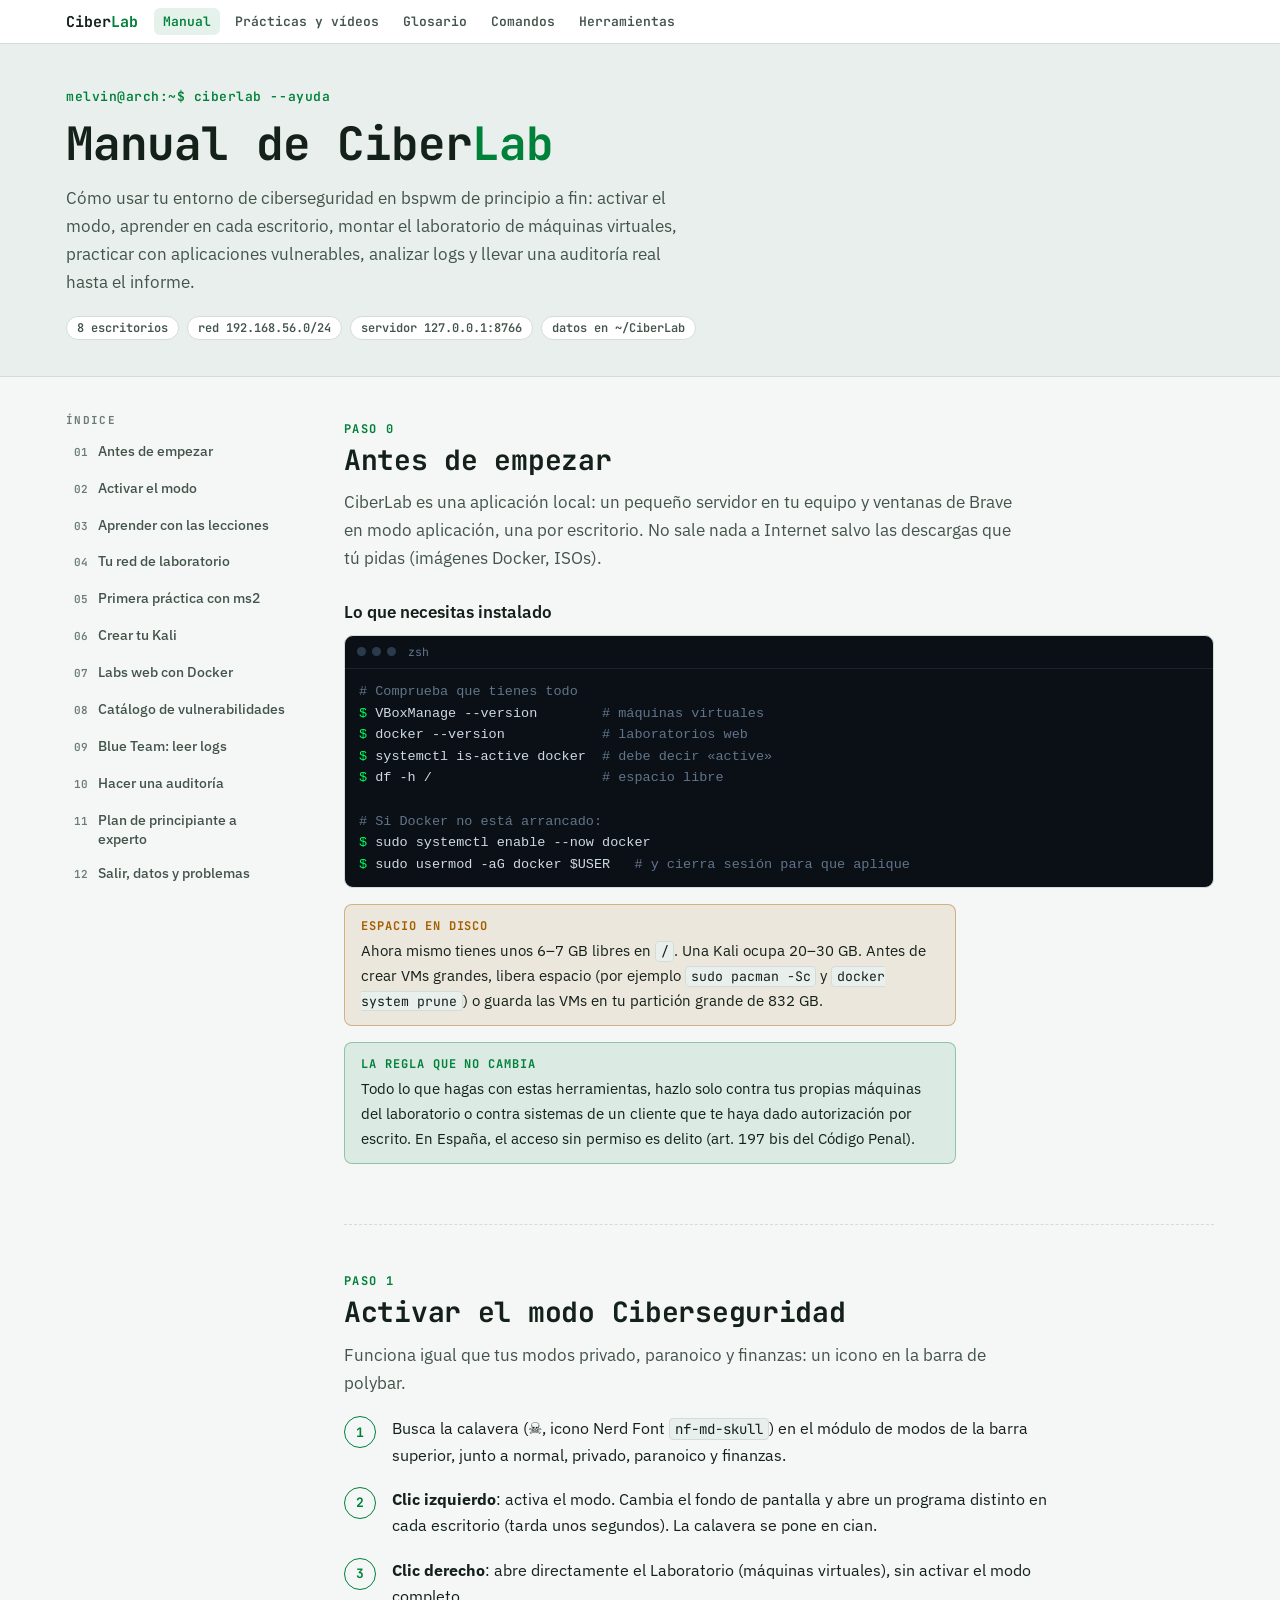
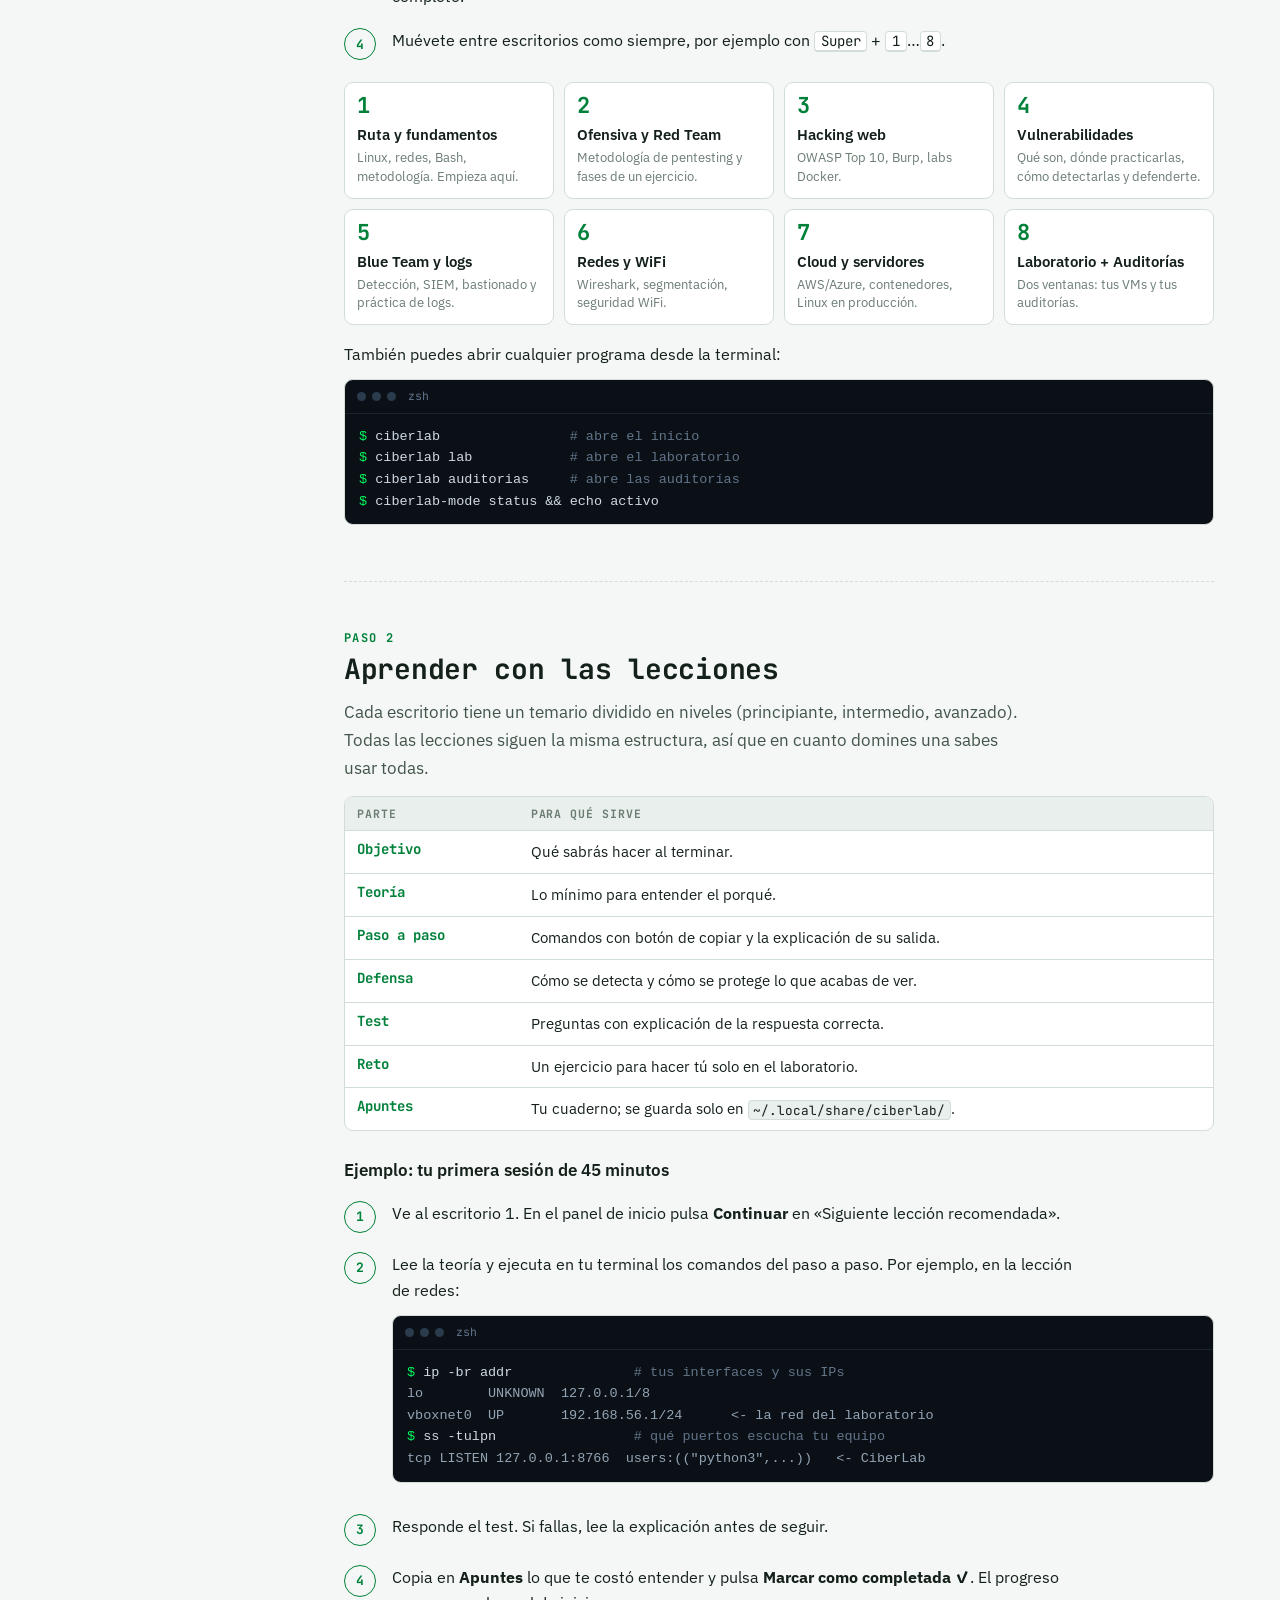
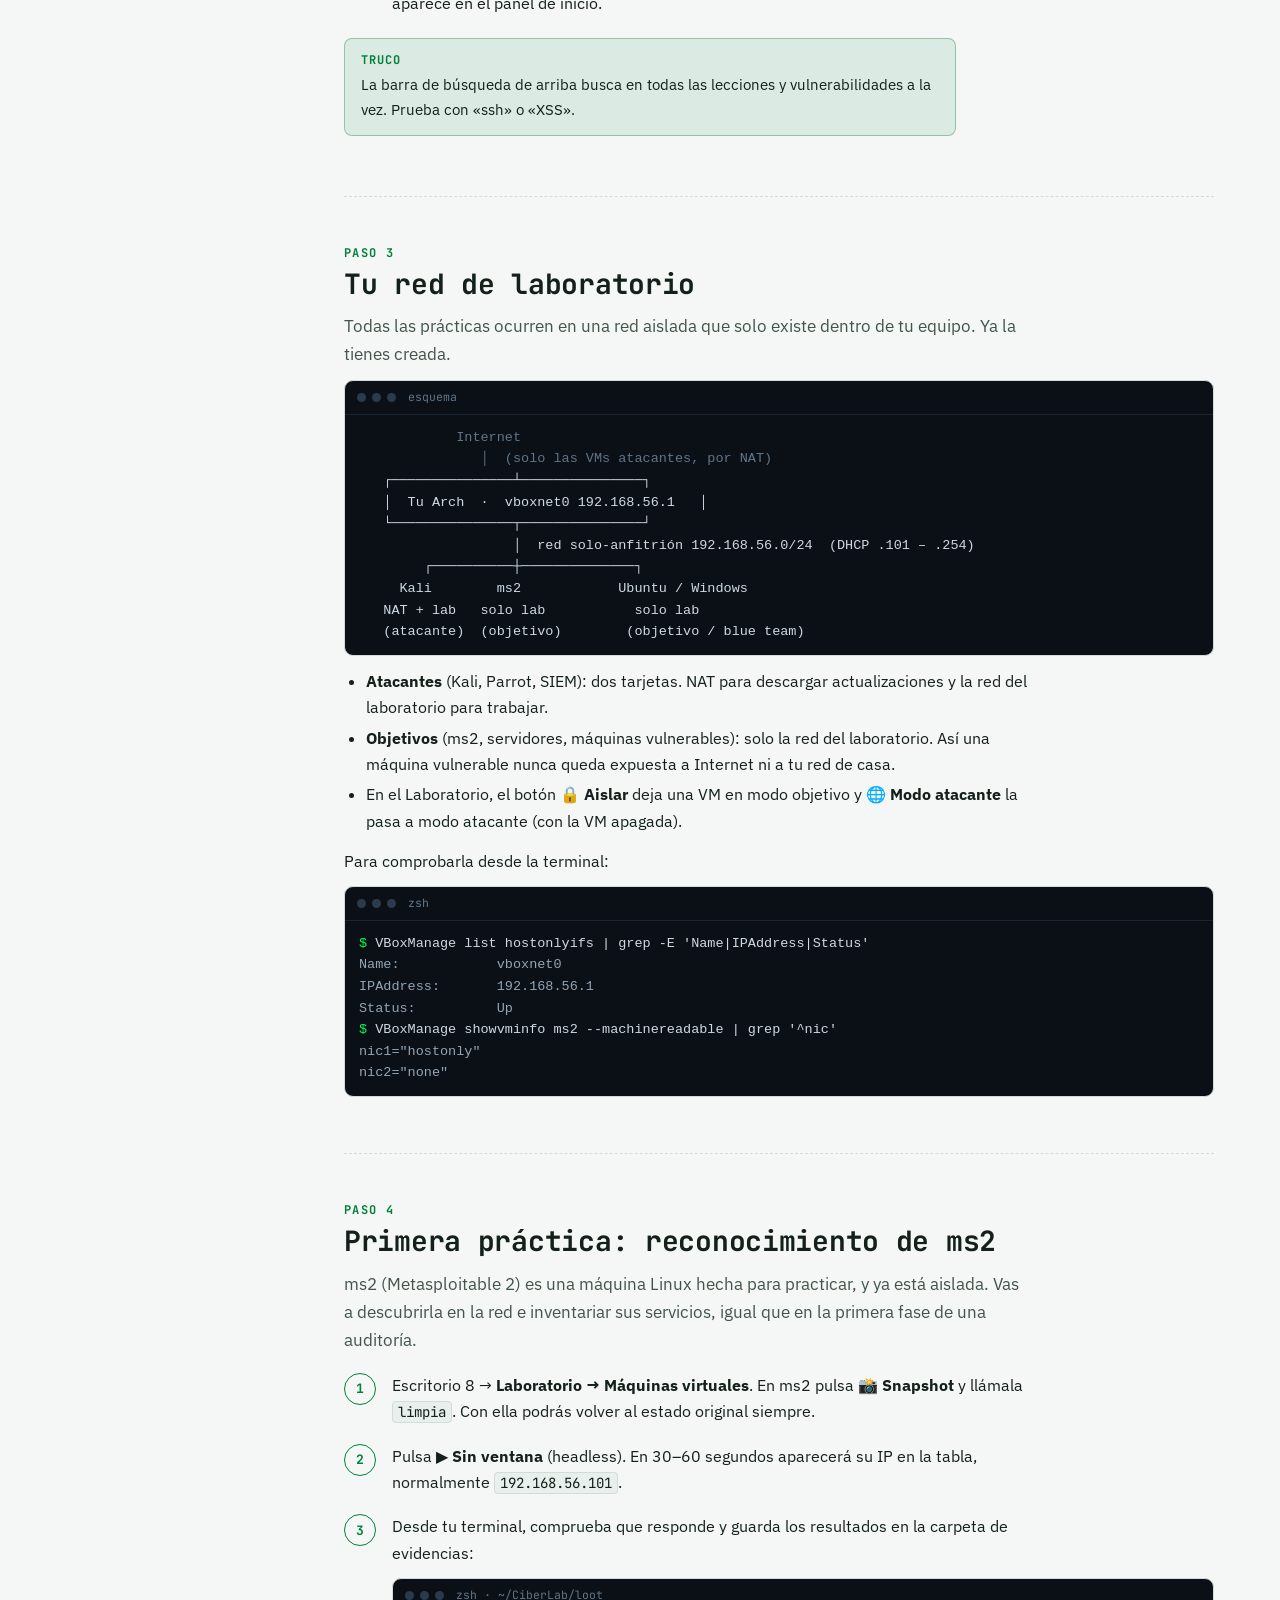
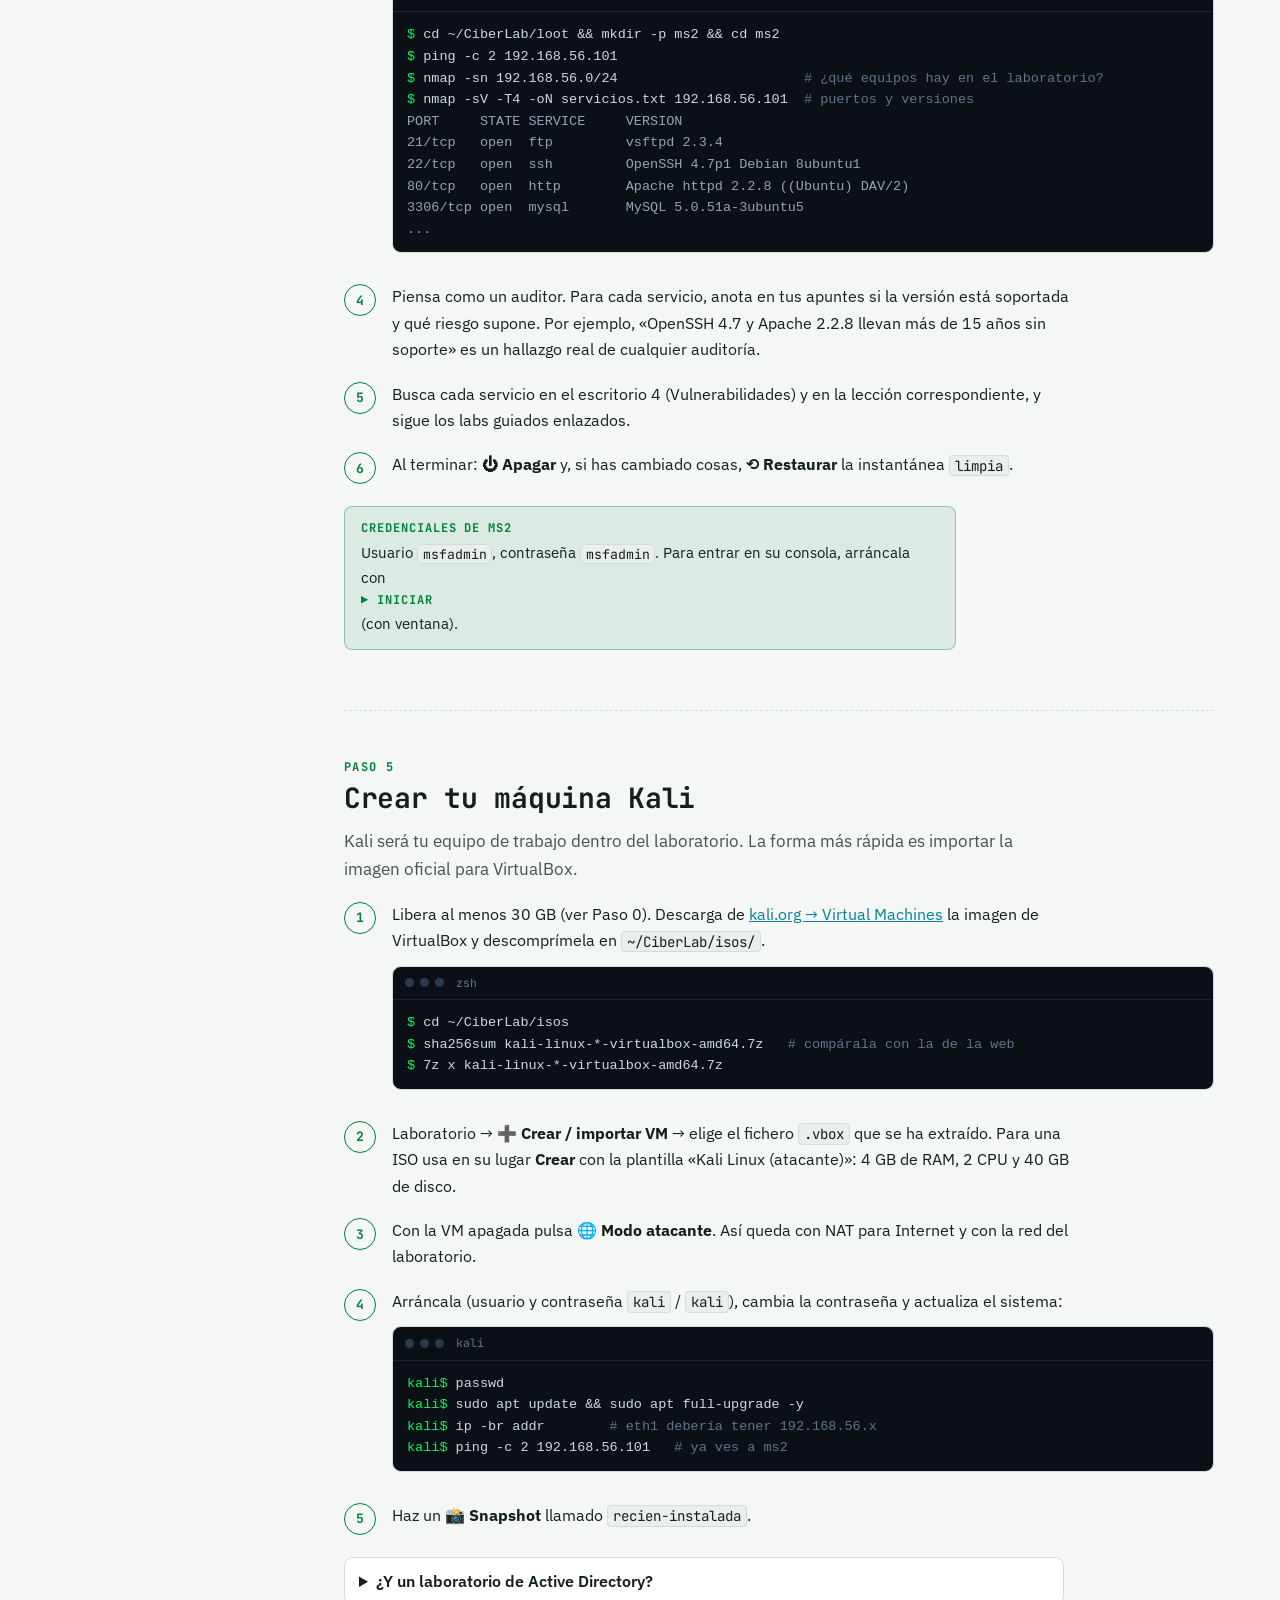
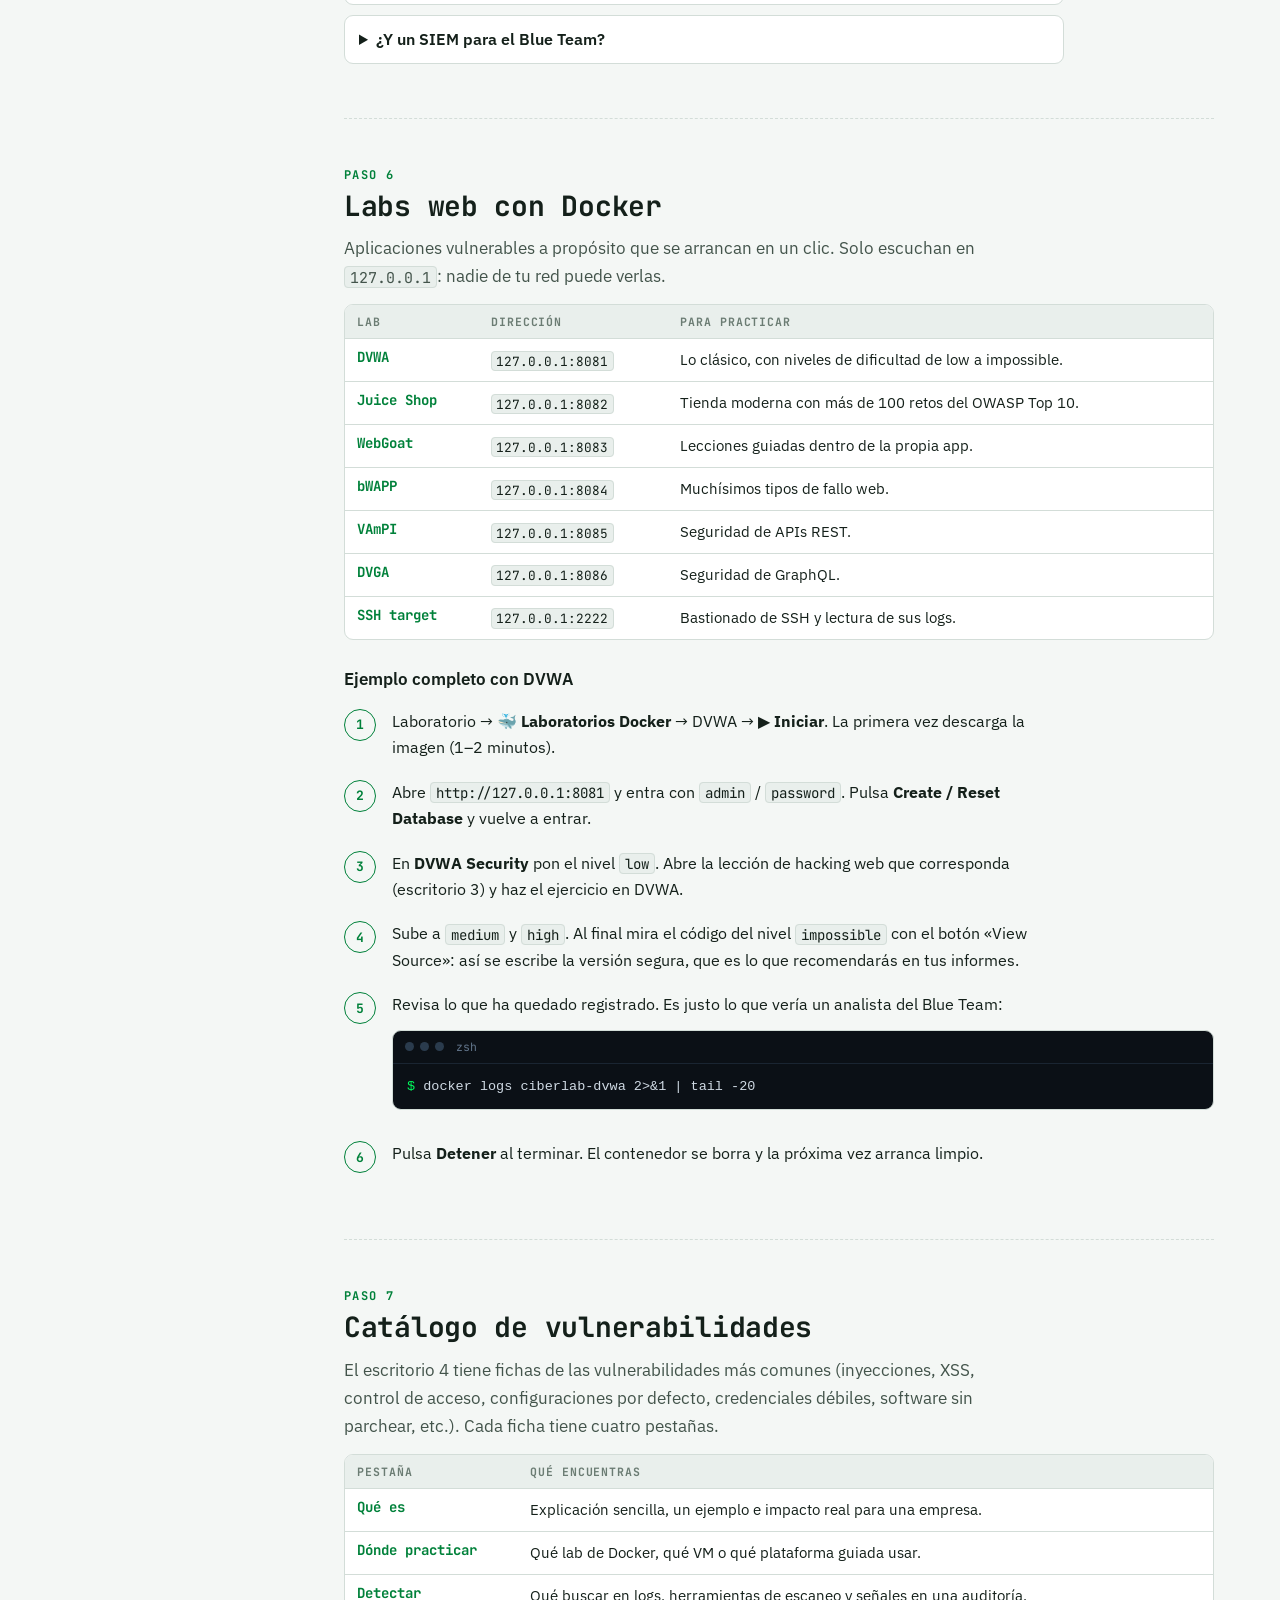
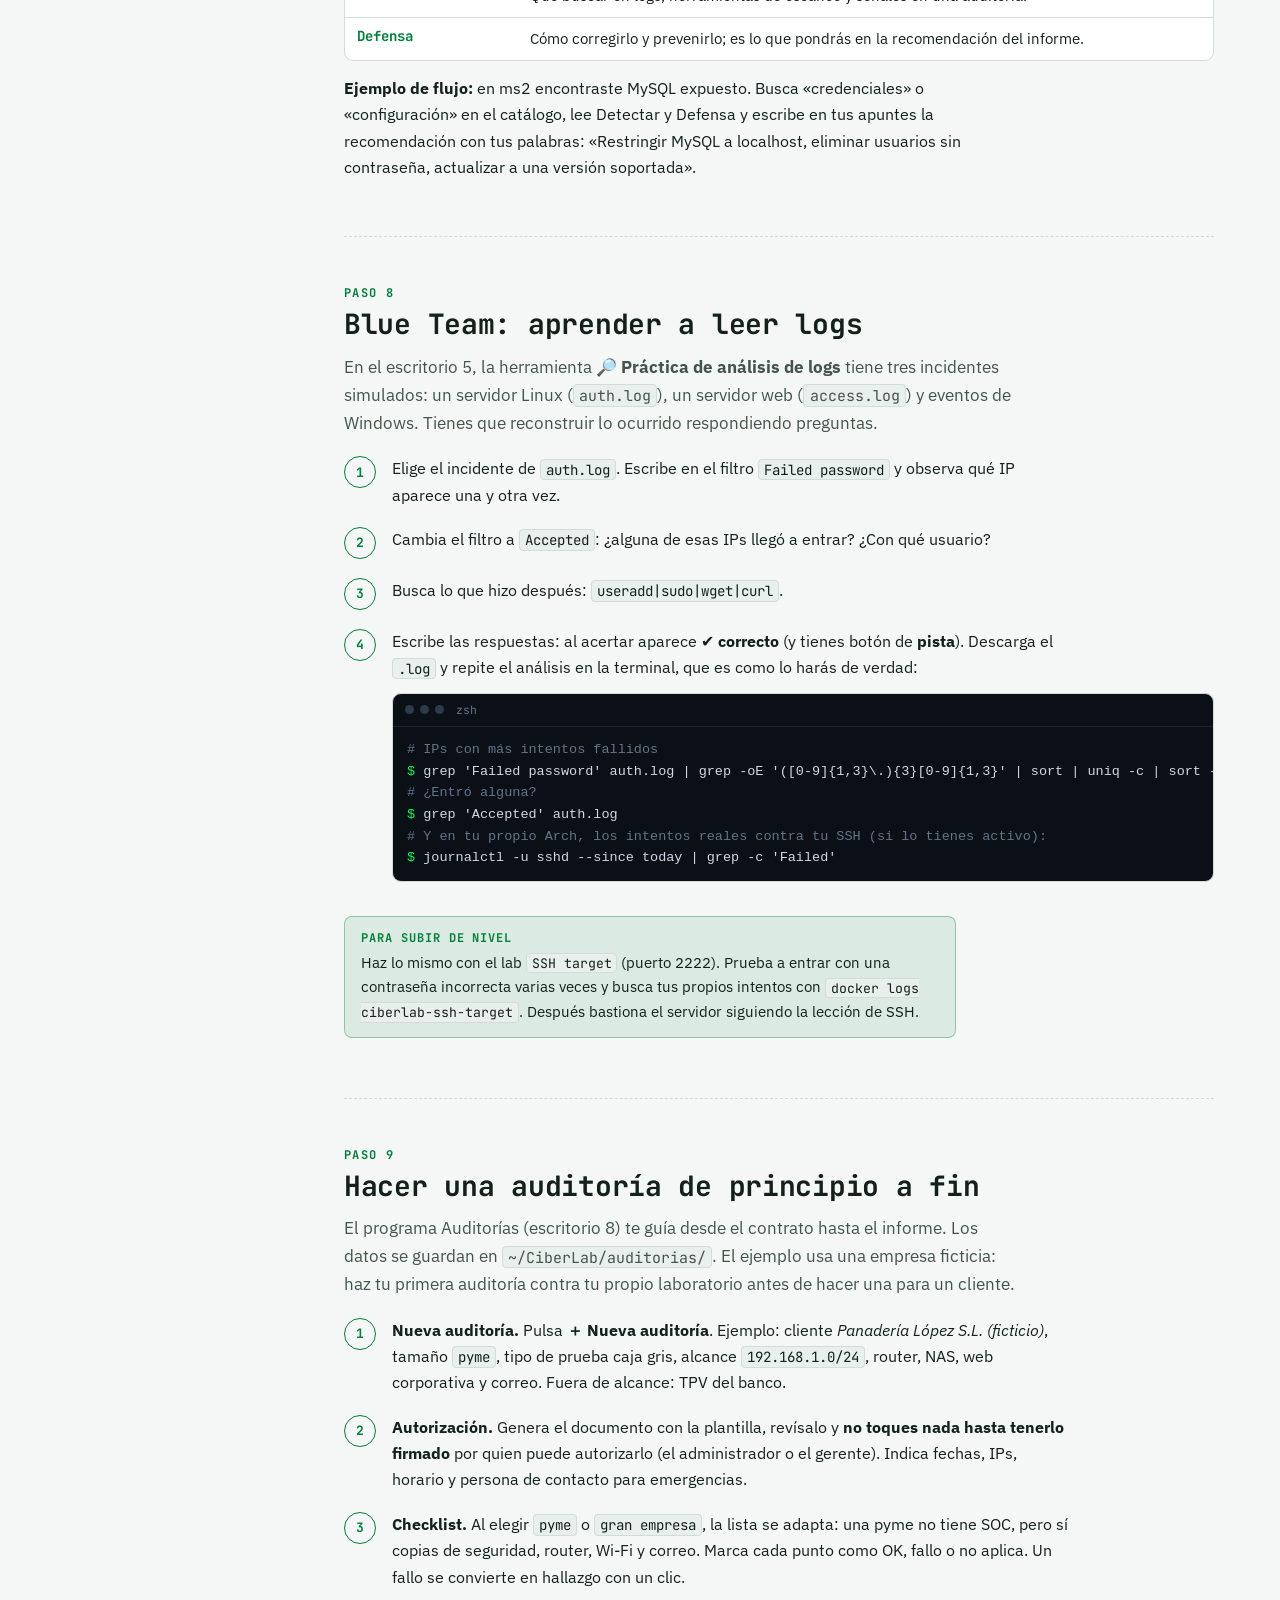
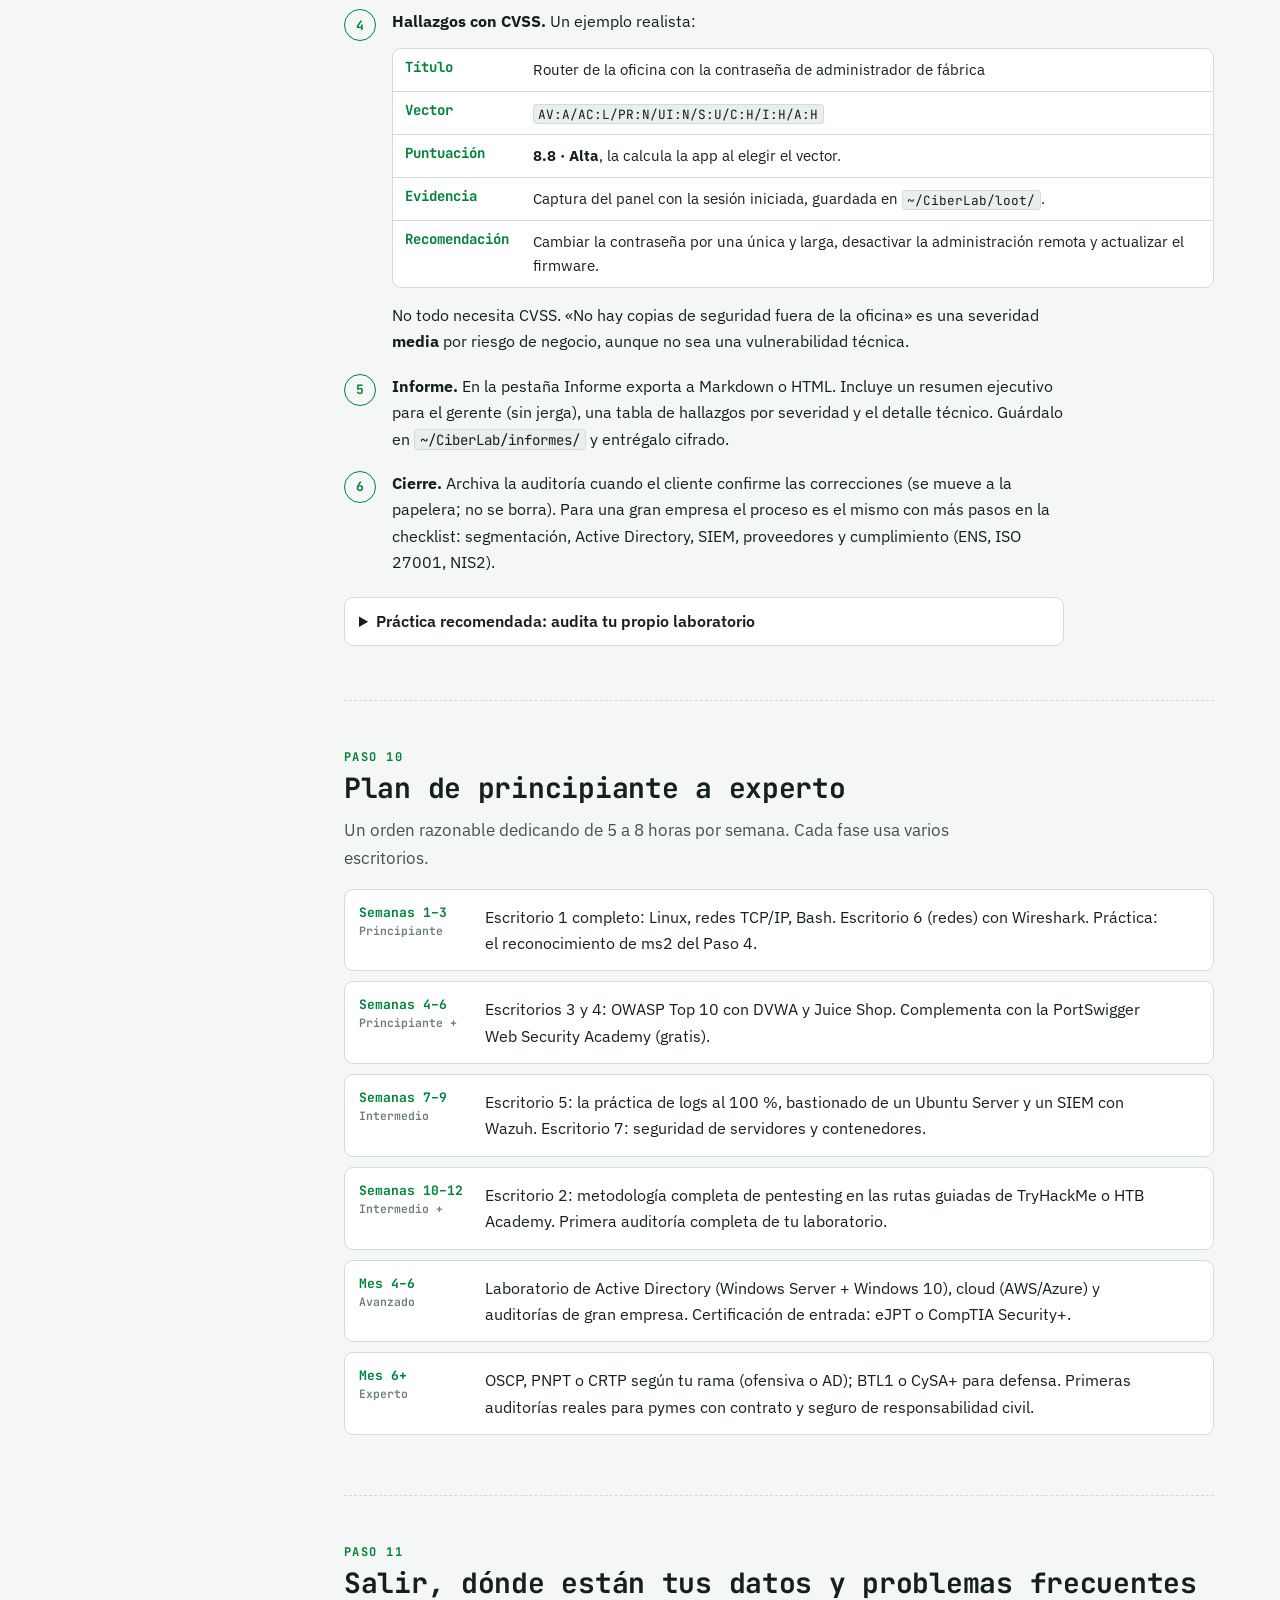
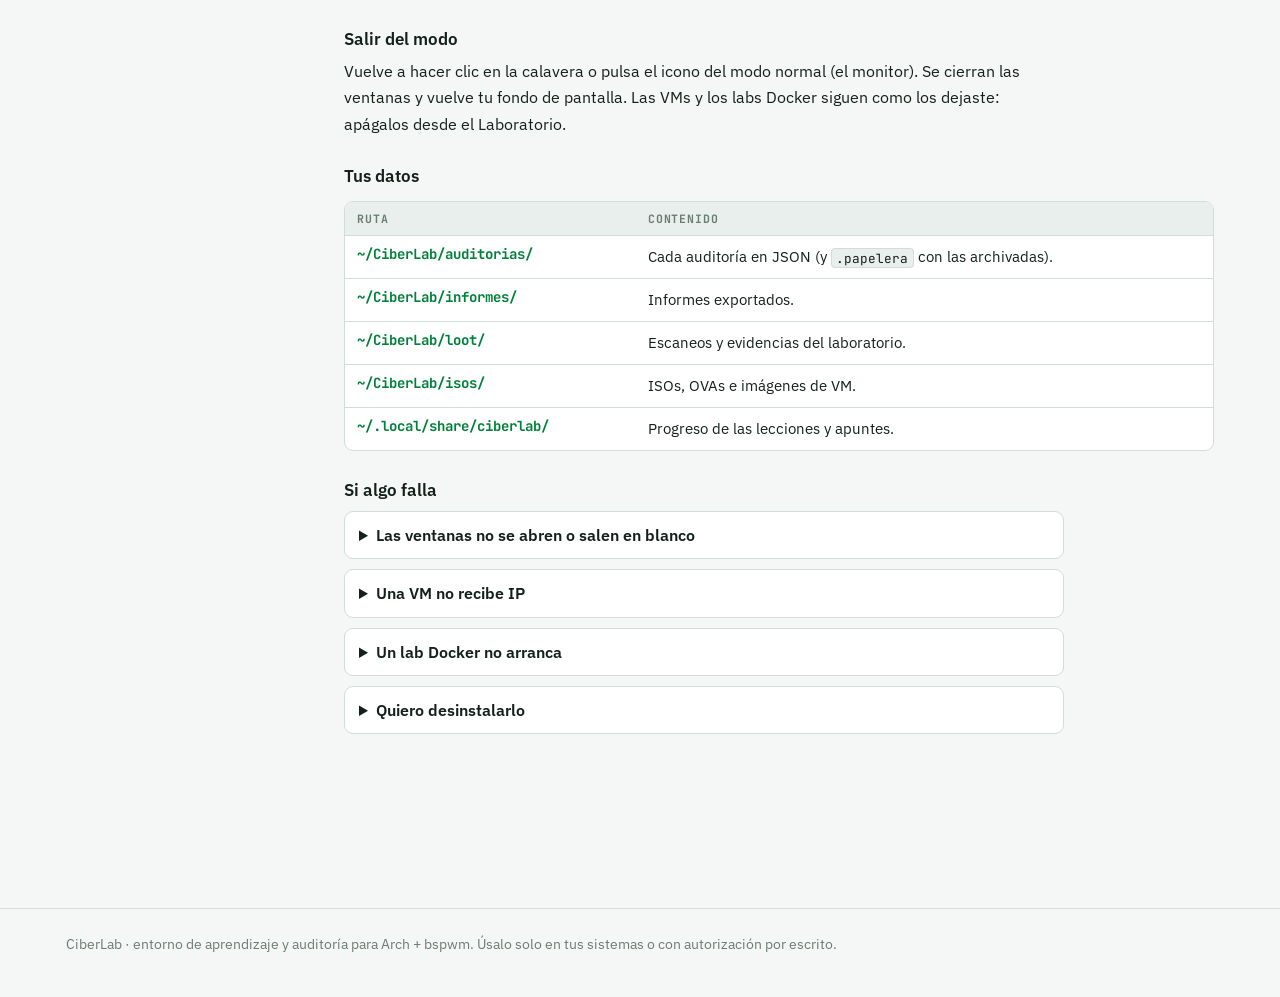
==== commit bc985b6f: "Prácticas por niveles, vídeos guiados y glosario de herramientas - practicas/: 12 laboratorios offli" ====
--- a/docs/index.html
+++ b/docs/index.html
@@ -127,6 +127,17 @@
 </head>
 <body>
 
+<nav style="border-bottom:1px solid var(--line);background:var(--panel);position:sticky;top:0;z-index:20">
+  <div class="wrap" style="display:flex;align-items:center;gap:6px;padding-block:8px;flex-wrap:wrap">
+    <a href="index.html" style="font:700 15px var(--display);color:var(--tx);text-decoration:none;margin-right:10px">Ciber<b style="color:var(--acc)">Lab</b></a>
+    <a href="index.html" style="font:600 13px var(--mono);color:var(--acc);text-decoration:none;padding:5px 9px;border-radius:6px;background:var(--acc-soft)">Manual</a>
+    <a href="practicas.html" style="font:600 13px var(--mono);color:var(--tx2);text-decoration:none;padding:5px 9px">Prácticas y vídeos</a>
+    <a href="glosario.html" style="font:600 13px var(--mono);color:var(--tx2);text-decoration:none;padding:5px 9px">Glosario</a>
+    <a href="comandos.html" style="font:600 13px var(--mono);color:var(--tx2);text-decoration:none;padding:5px 9px">Comandos</a>
+    <a href="herramientas.html" style="font:600 13px var(--mono);color:var(--tx2);text-decoration:none;padding:5px 9px">Herramientas</a>
+  </div>
+</nav>
+
 <header>
   <div class="wrap">
     <div class="prompt">melvin@arch:~$ ciberlab --ayuda</div>
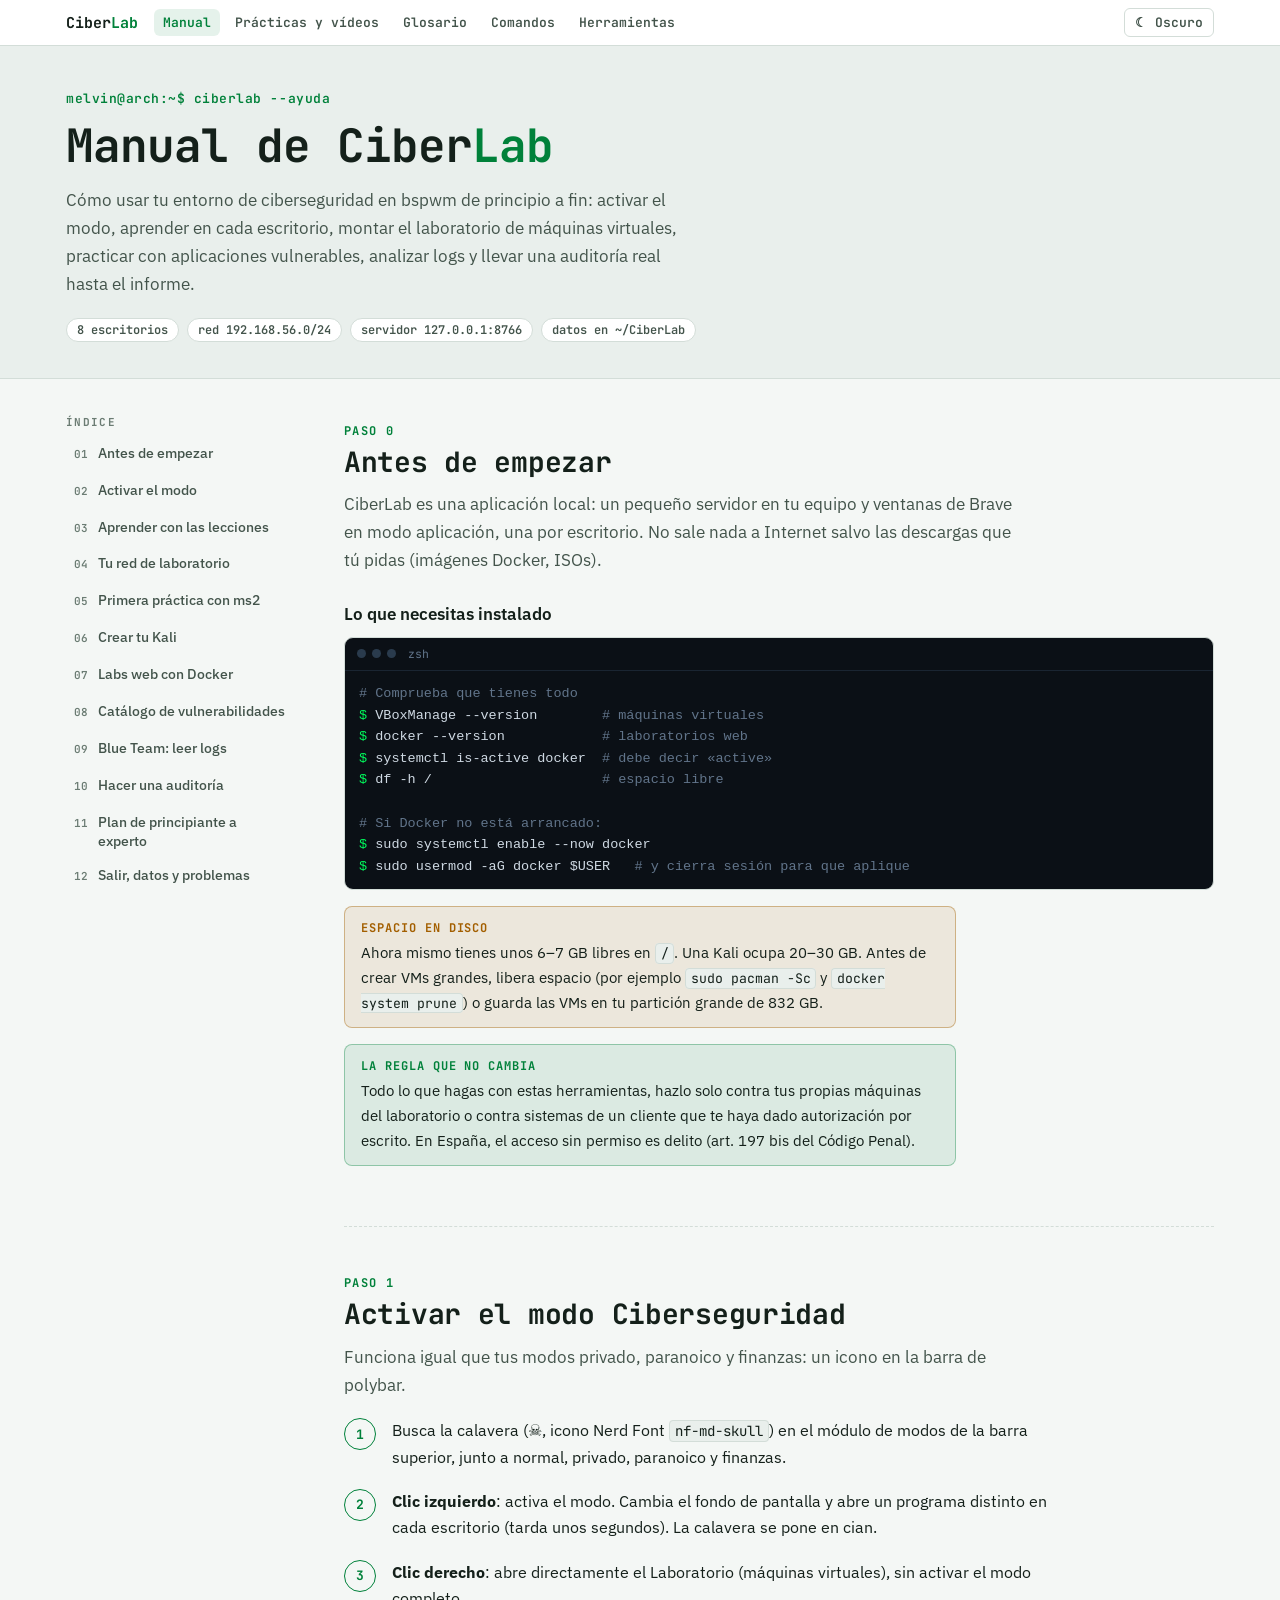
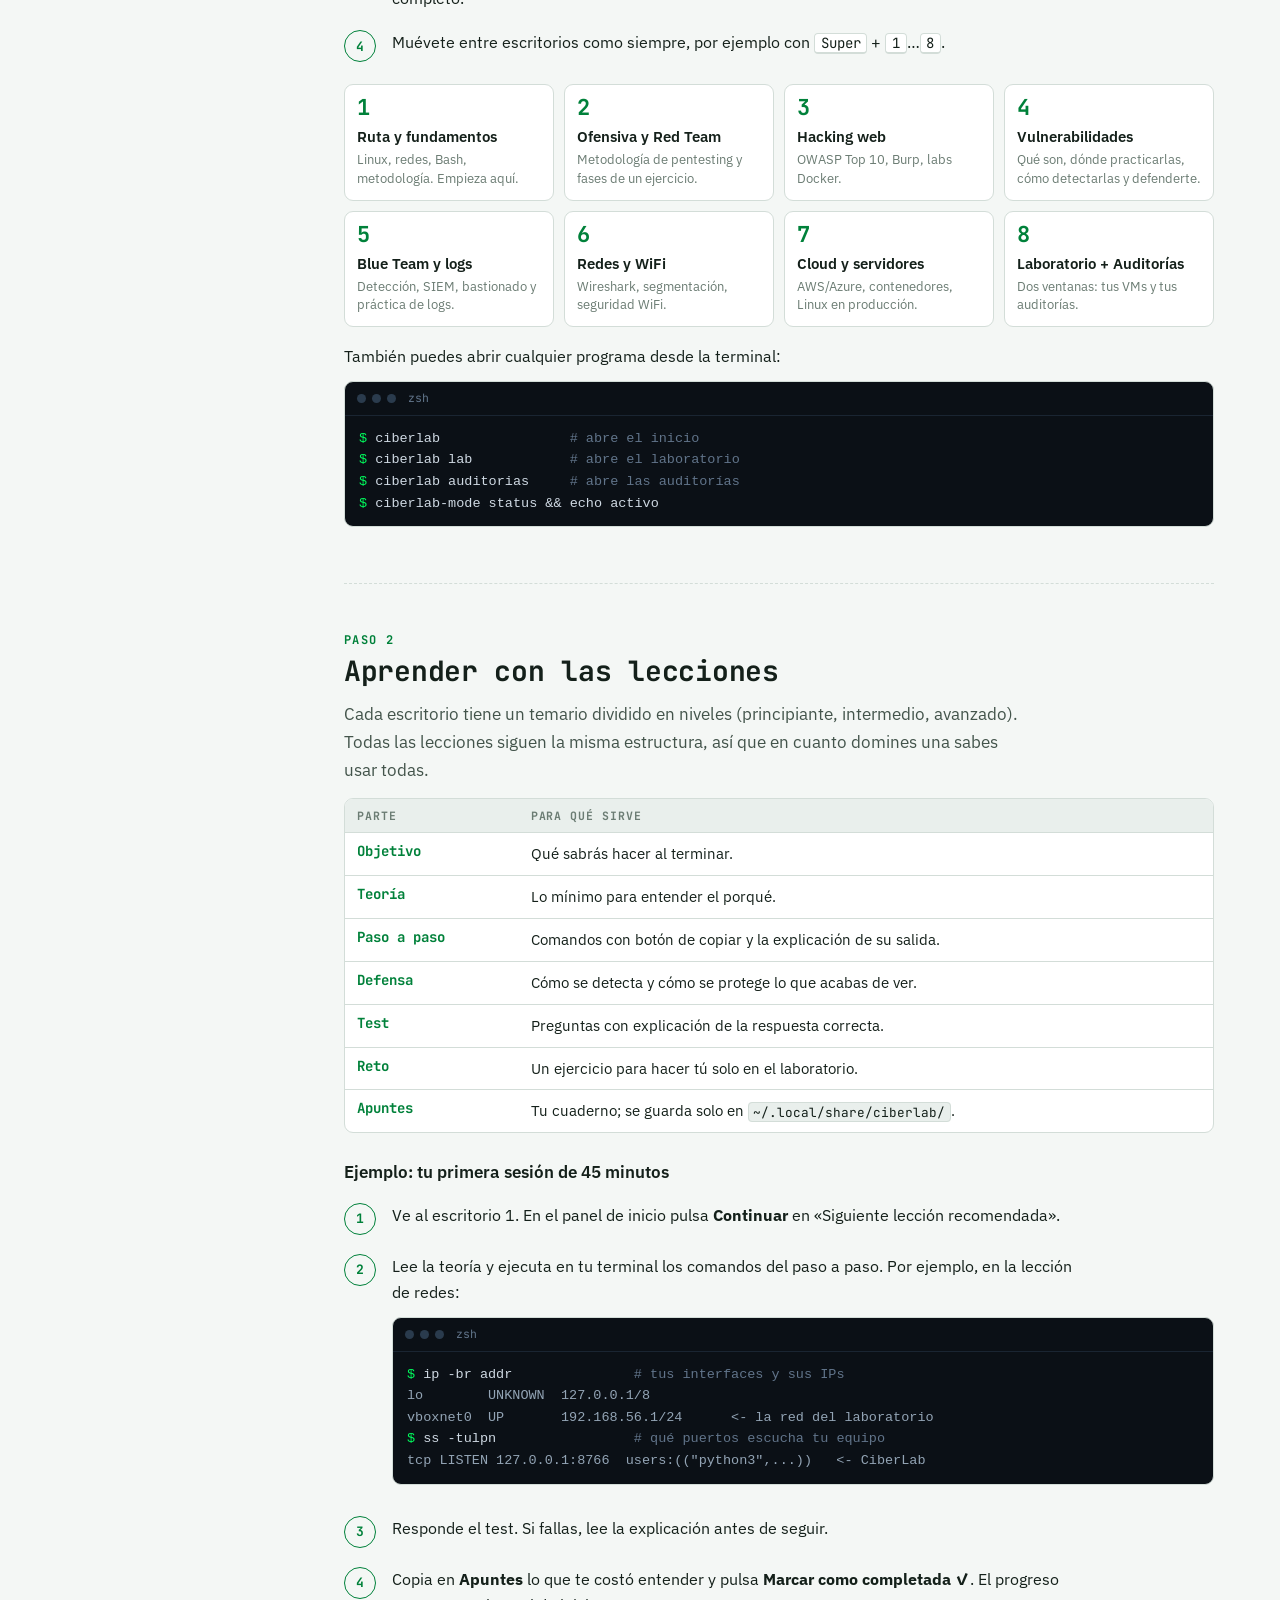
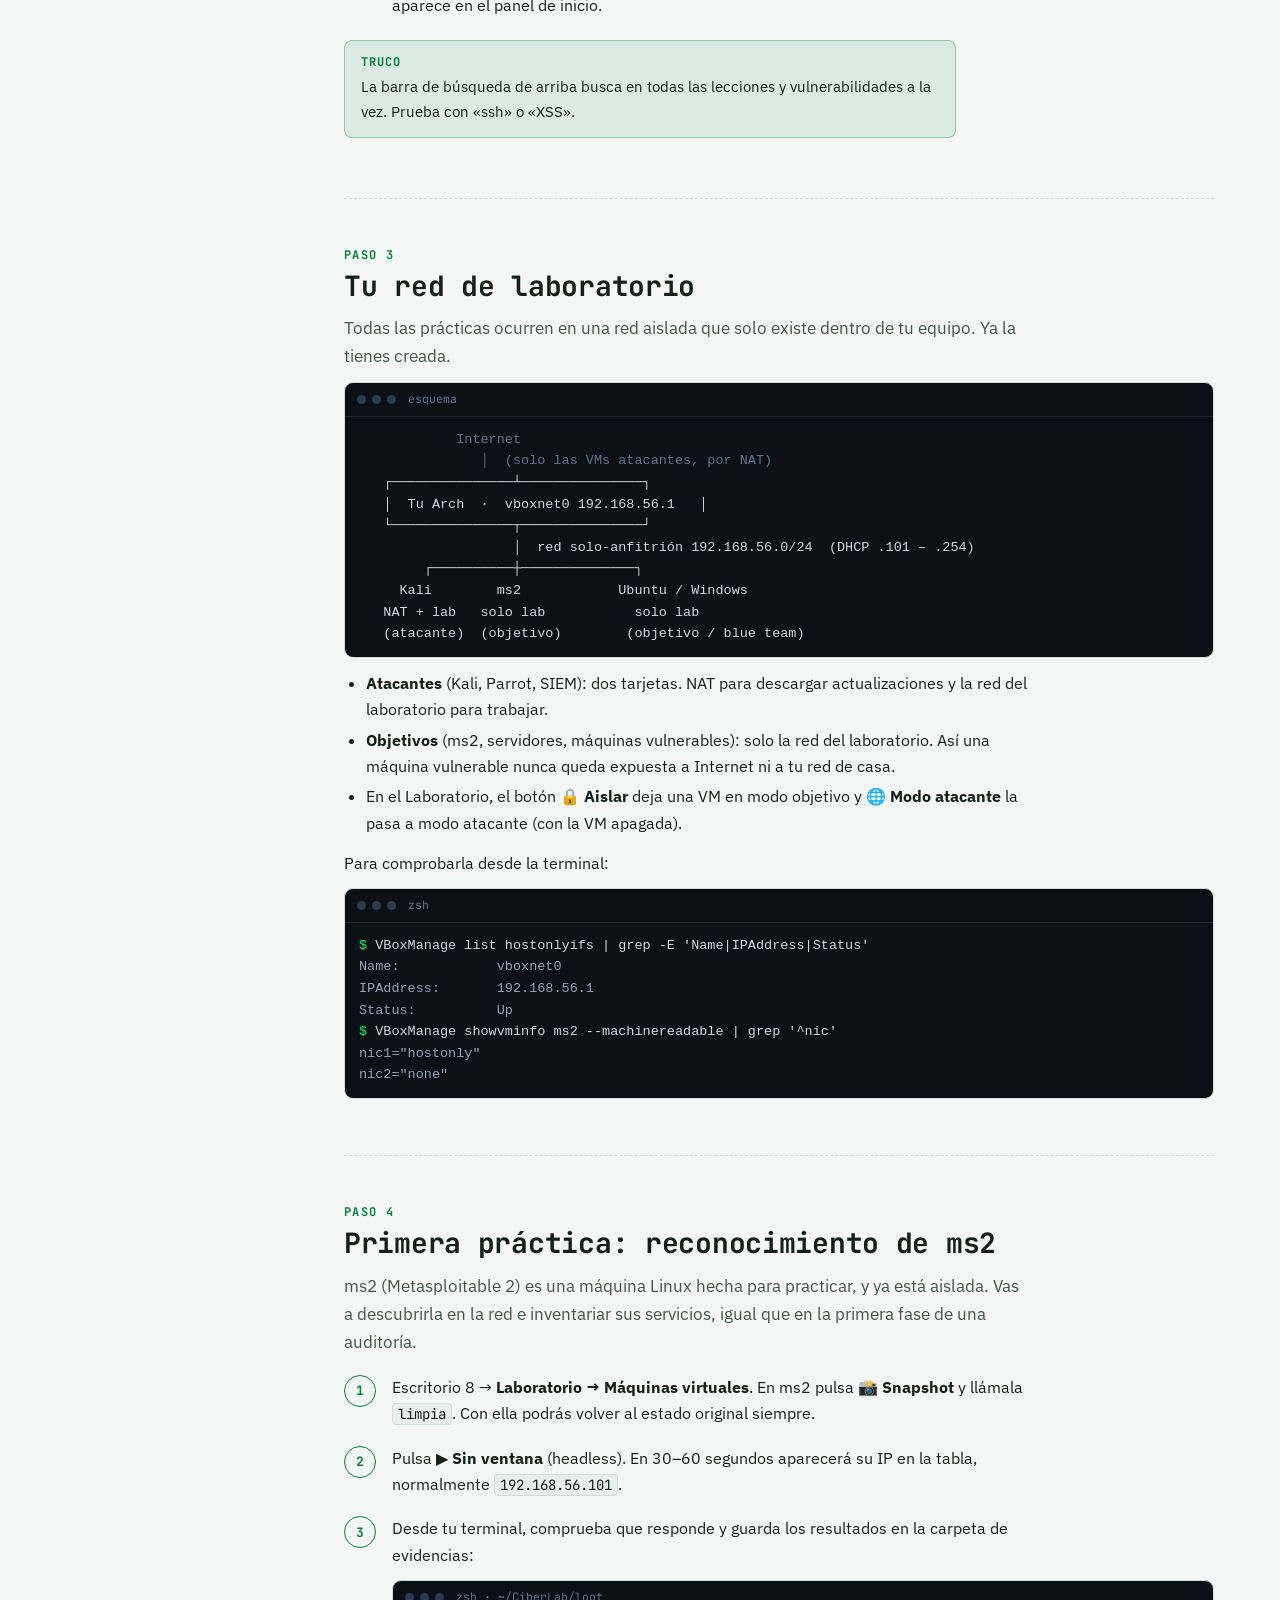
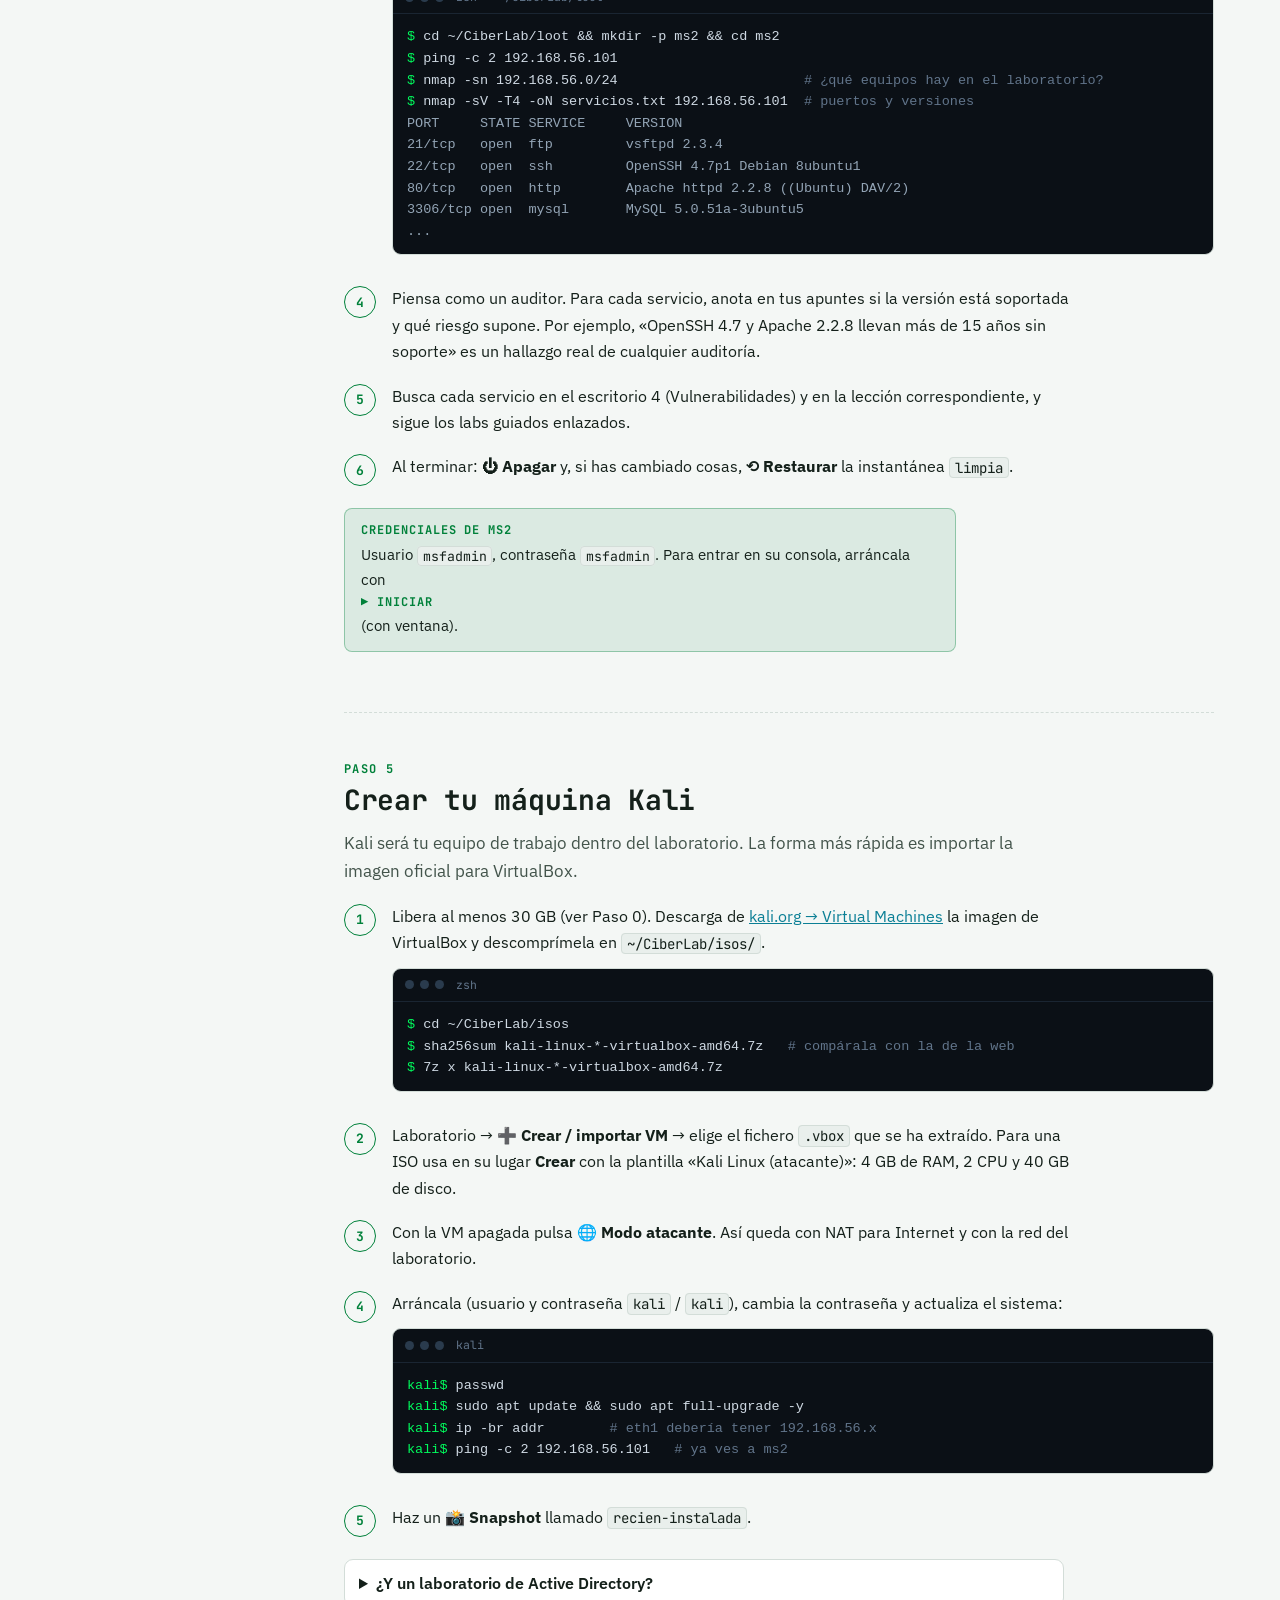
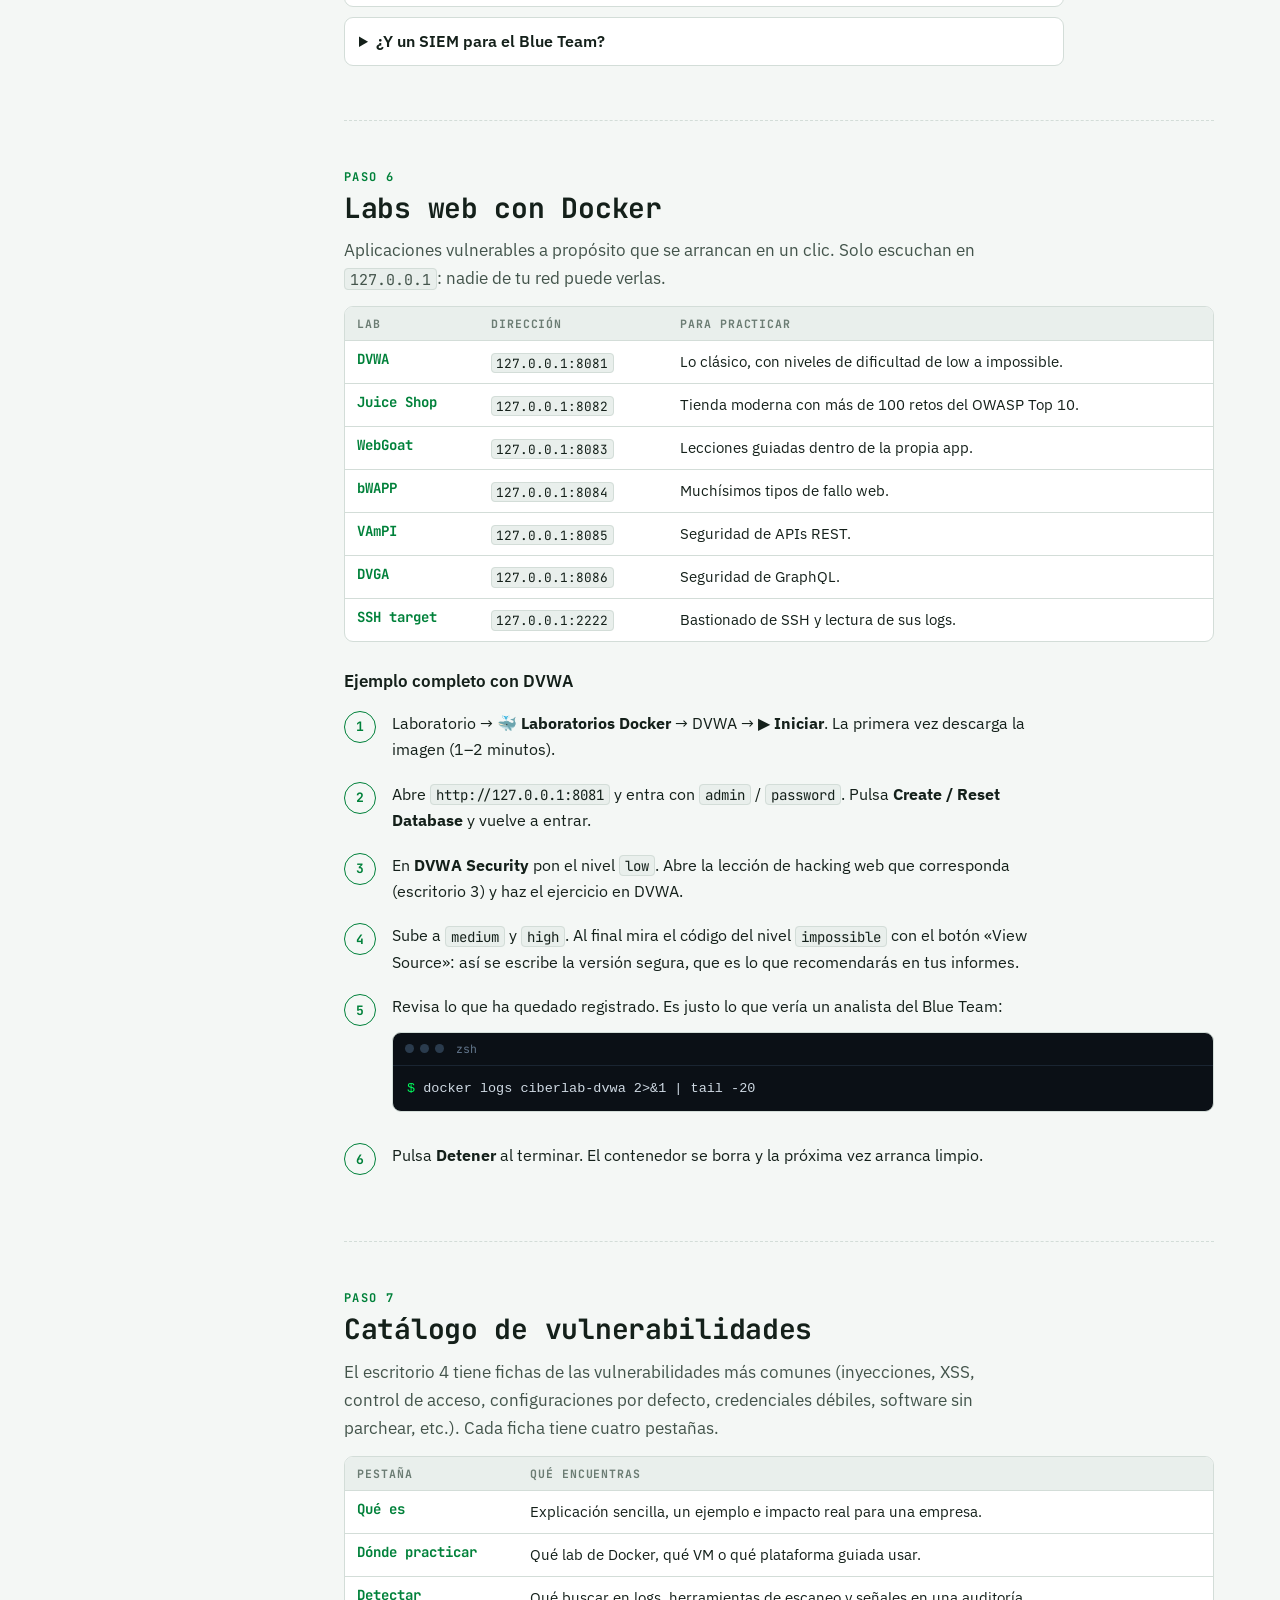
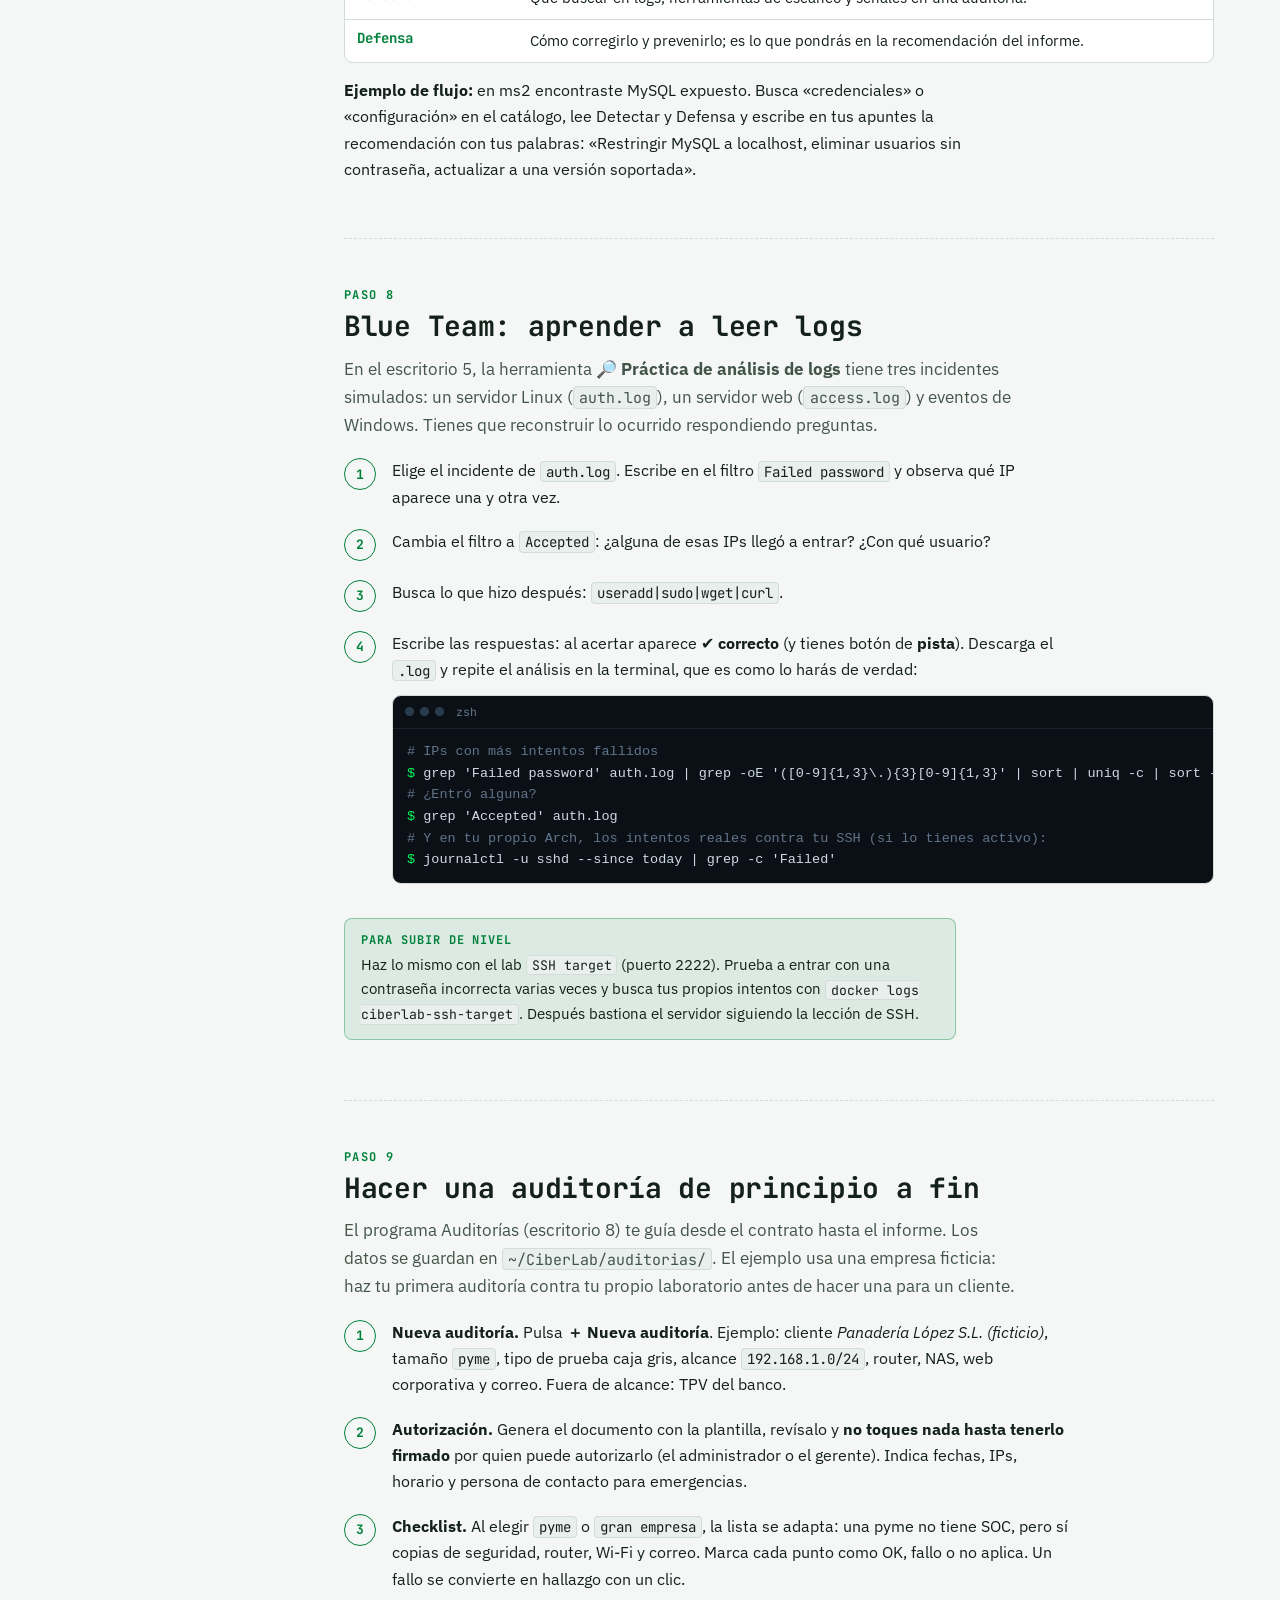
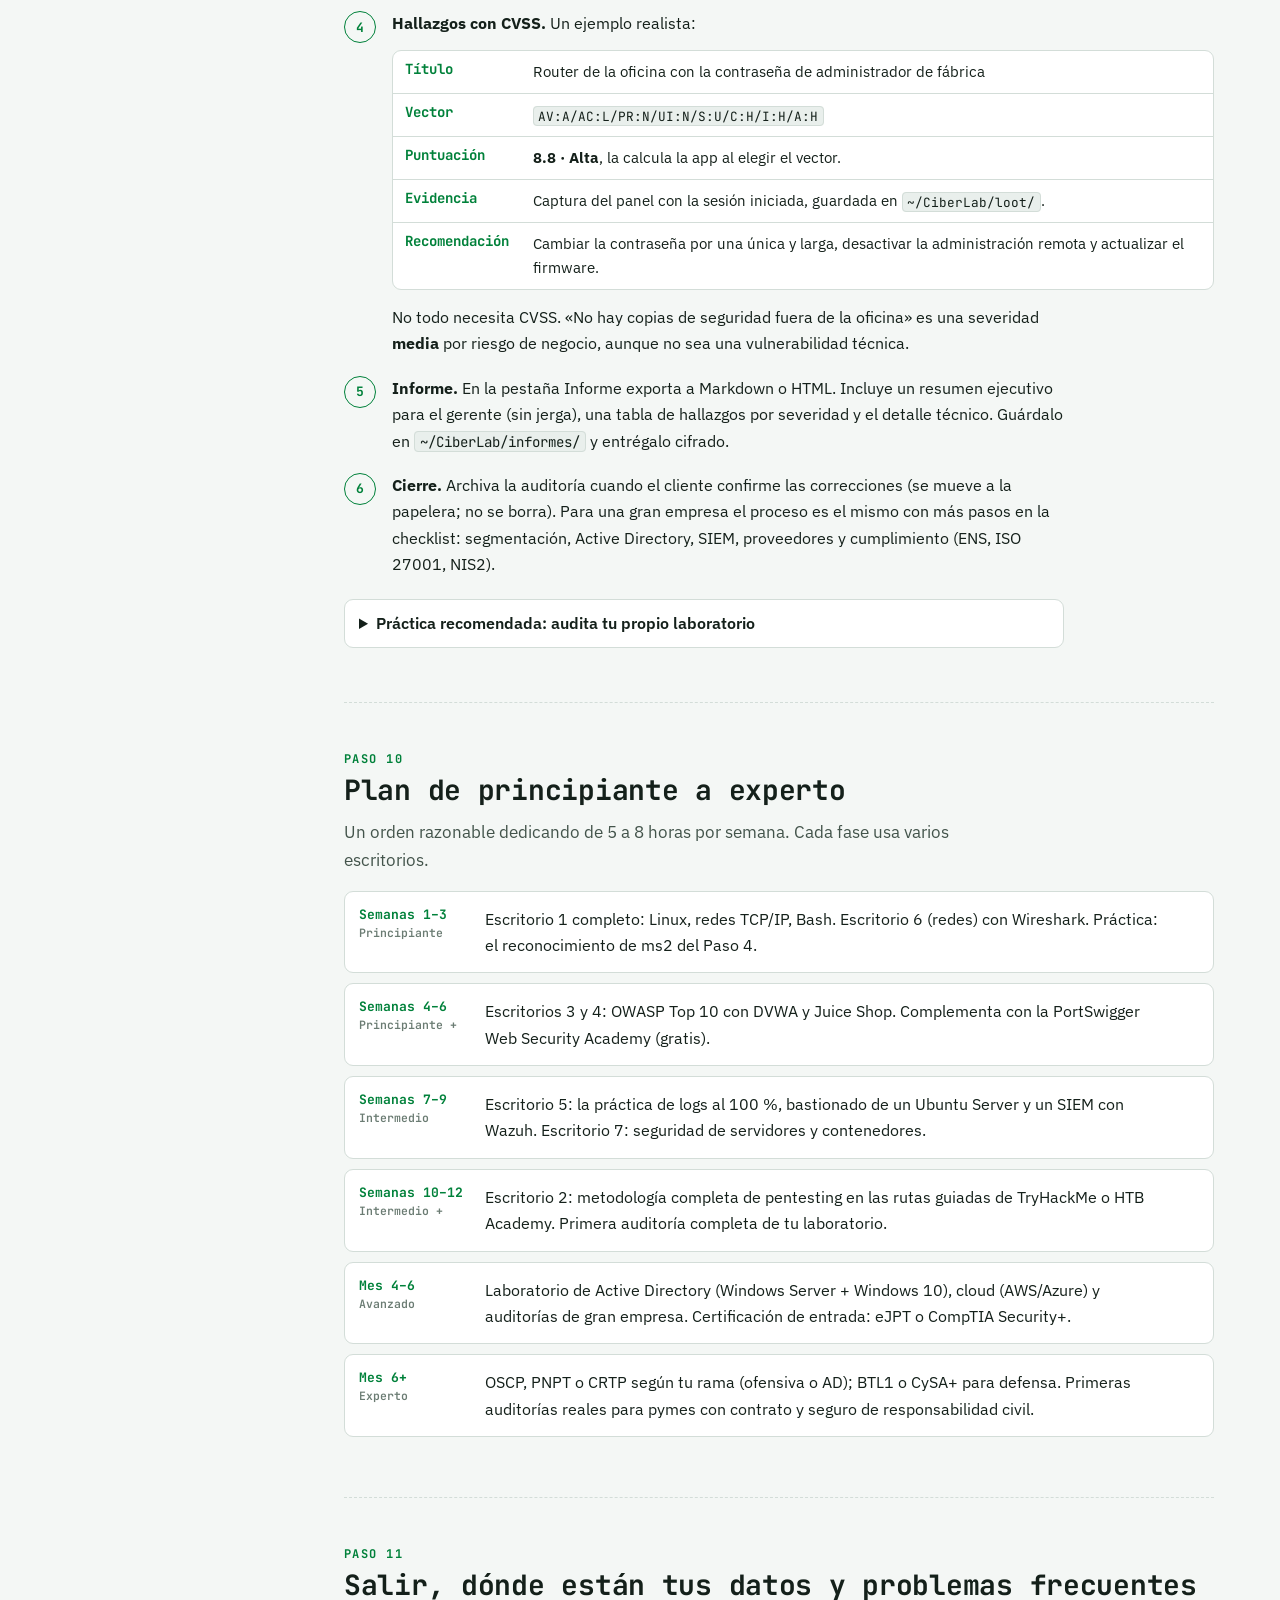
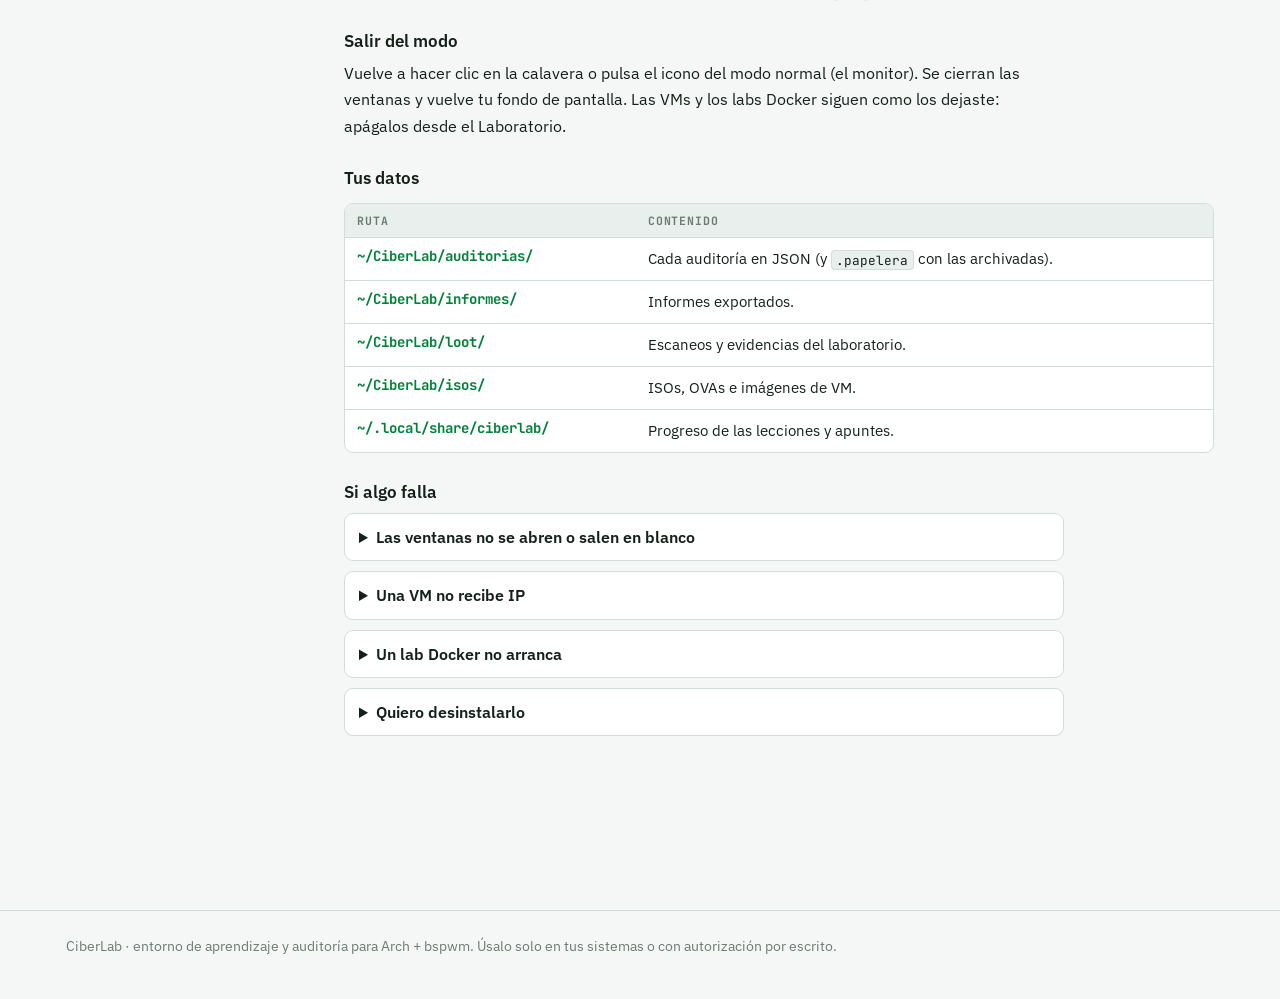
==== commit 4e17e2bc: "CiberLab N3 (ofensivo/Red Team) y modo oscuro en la web - laboratorio_n3: tercer proyecto, centrado " ====
--- a/docs/index.html
+++ b/docs/index.html
@@ -124,6 +124,7 @@
 footer{border-top:1px solid var(--line);color:var(--mut);font-size:14px}
 footer .wrap{padding-block:24px 40px}
 </style>
+<script>try{var t=localStorage.getItem('cl-theme');if(t)document.documentElement.dataset.theme=t;}catch(e){}</script>
 </head>
 <body>
 
@@ -135,6 +136,8 @@
     <a href="glosario.html" style="font:600 13px var(--mono);color:var(--tx2);text-decoration:none;padding:5px 9px">Glosario</a>
     <a href="comandos.html" style="font:600 13px var(--mono);color:var(--tx2);text-decoration:none;padding:5px 9px">Comandos</a>
     <a href="herramientas.html" style="font:600 13px var(--mono);color:var(--tx2);text-decoration:none;padding:5px 9px">Herramientas</a>
+    <span style="flex:1"></span>
+    <button id="theme" type="button" style="font:600 13px var(--mono);color:var(--tx2);background:var(--panel);border:1px solid var(--line);border-radius:6px;padding:5px 10px;cursor:pointer">☾ Oscuro</button>
   </div>
 </nav>
 
@@ -468,5 +471,20 @@
 </div>
 
 <footer><div class="wrap">CiberLab · entorno de aprendizaje y auditoría para Arch + bspwm. Úsalo solo en tus sistemas o con autorización por escrito.</div></footer>
+<script>
+(function(){
+  var btn=document.getElementById('theme');
+  if(!btn)return;
+  function cur(){return document.documentElement.dataset.theme || (matchMedia('(prefers-color-scheme: dark)').matches?'dark':'light');}
+  function label(){var d=cur()==='dark';btn.textContent=d?'☀ Claro':'☾ Oscuro';btn.setAttribute('aria-label',d?'Cambiar a modo claro':'Cambiar a modo oscuro');}
+  label();
+  btn.addEventListener('click',function(){
+    var t=cur()==='dark'?'light':'dark';
+    document.documentElement.dataset.theme=t;
+    try{localStorage.setItem('cl-theme',t);}catch(e){}
+    label();
+  });
+})();
+</script>
 </body>
 </html>
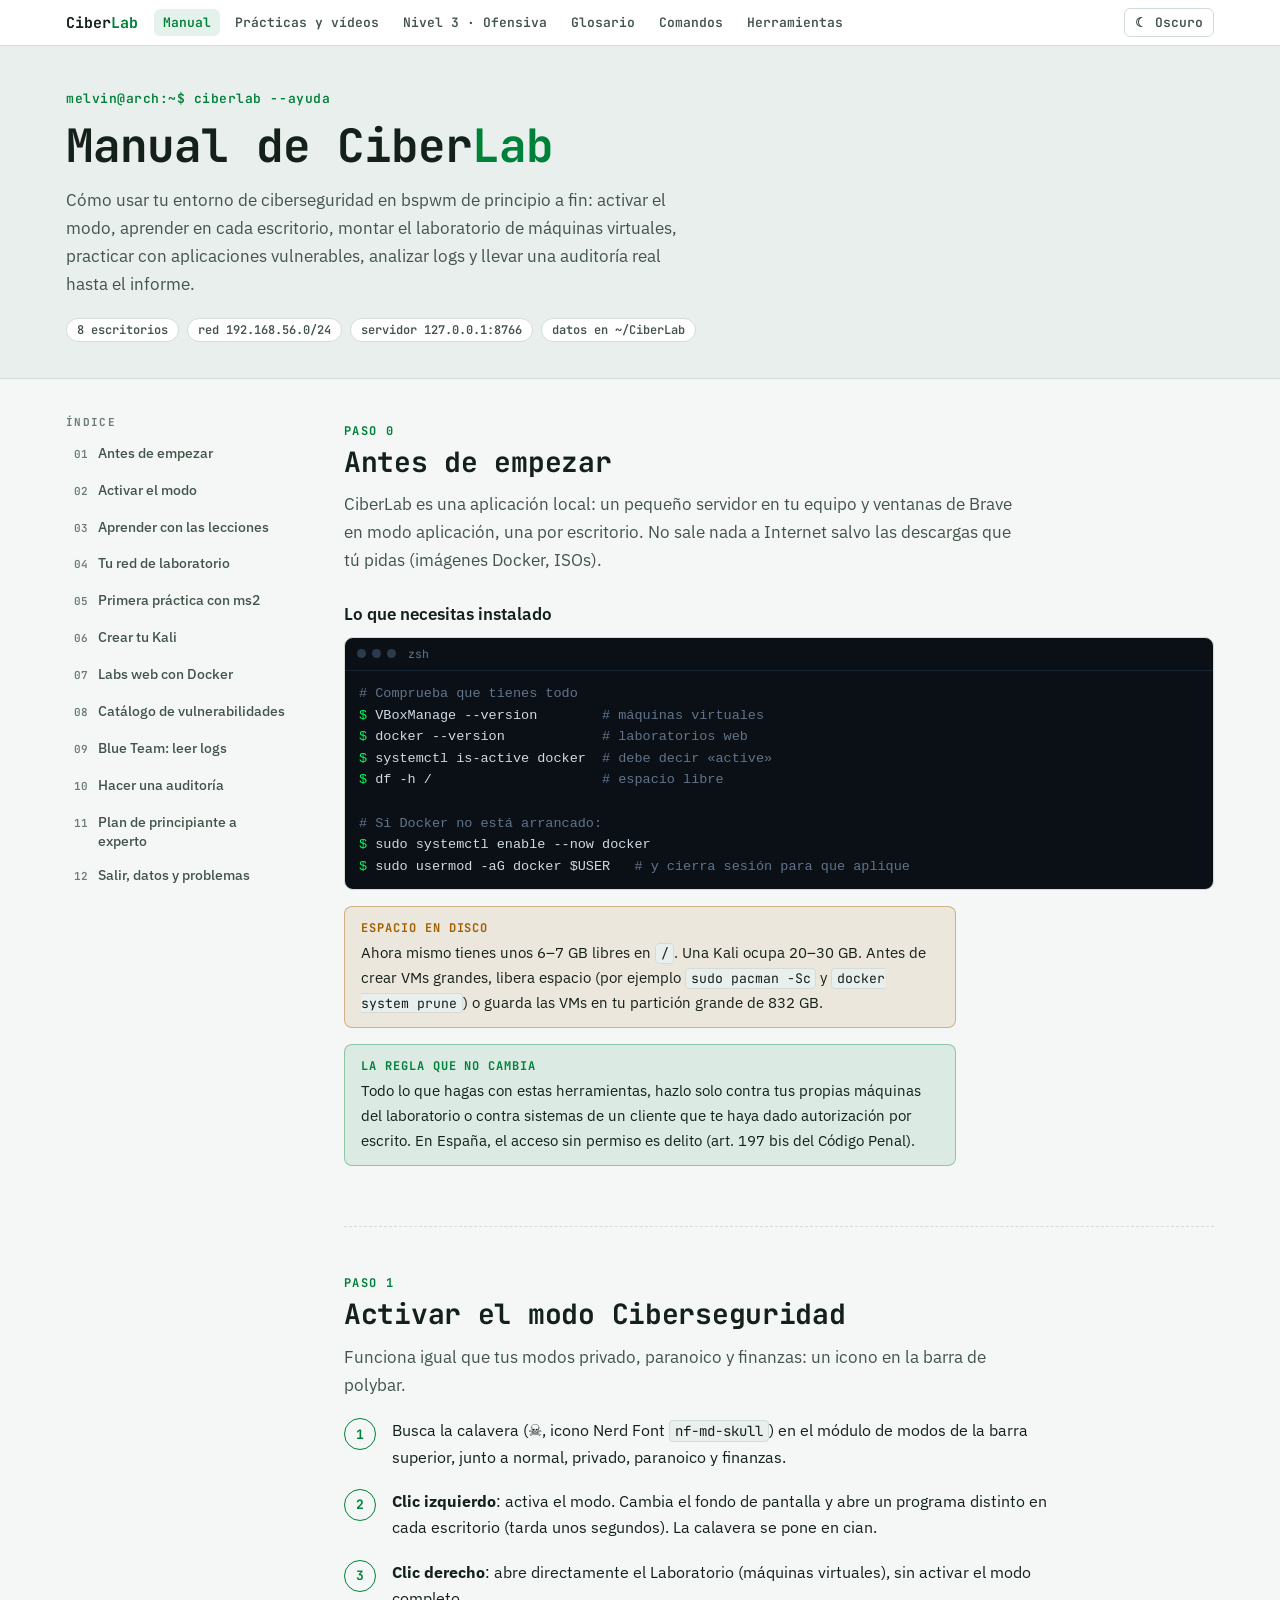
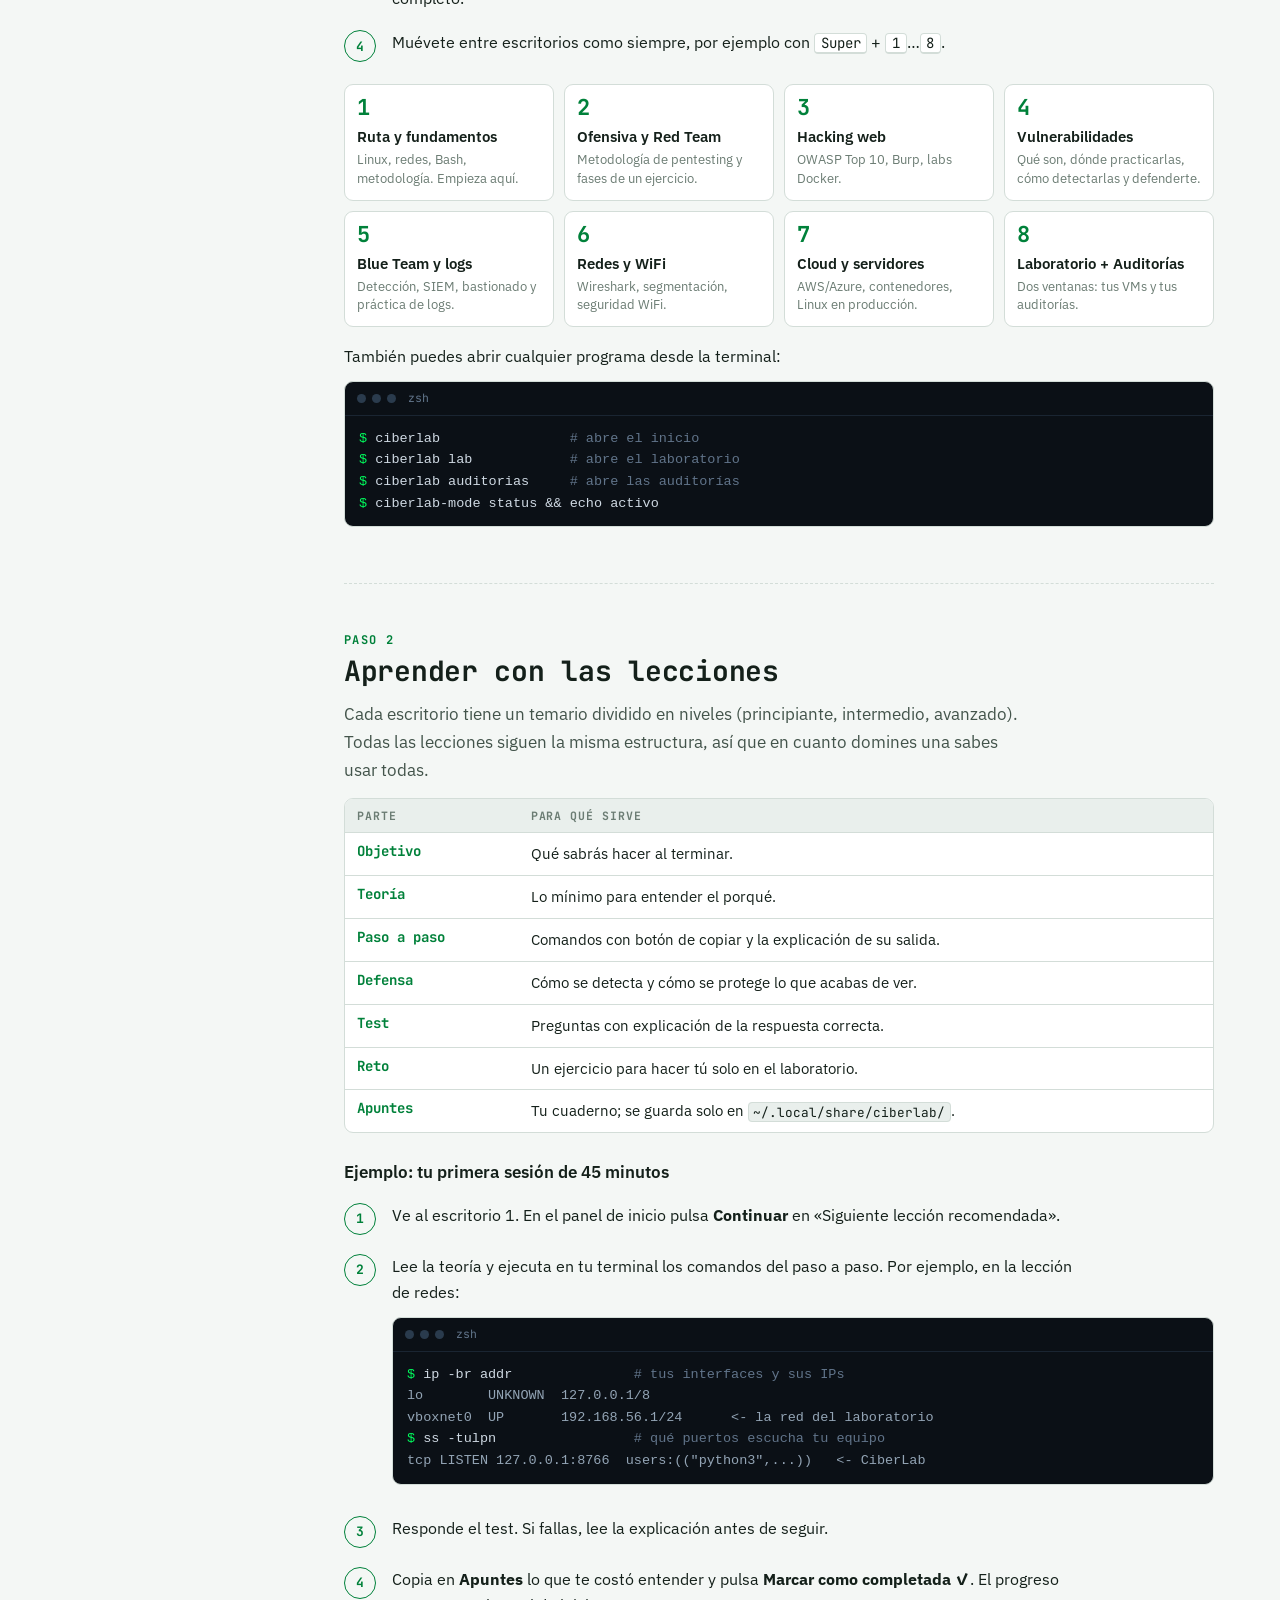
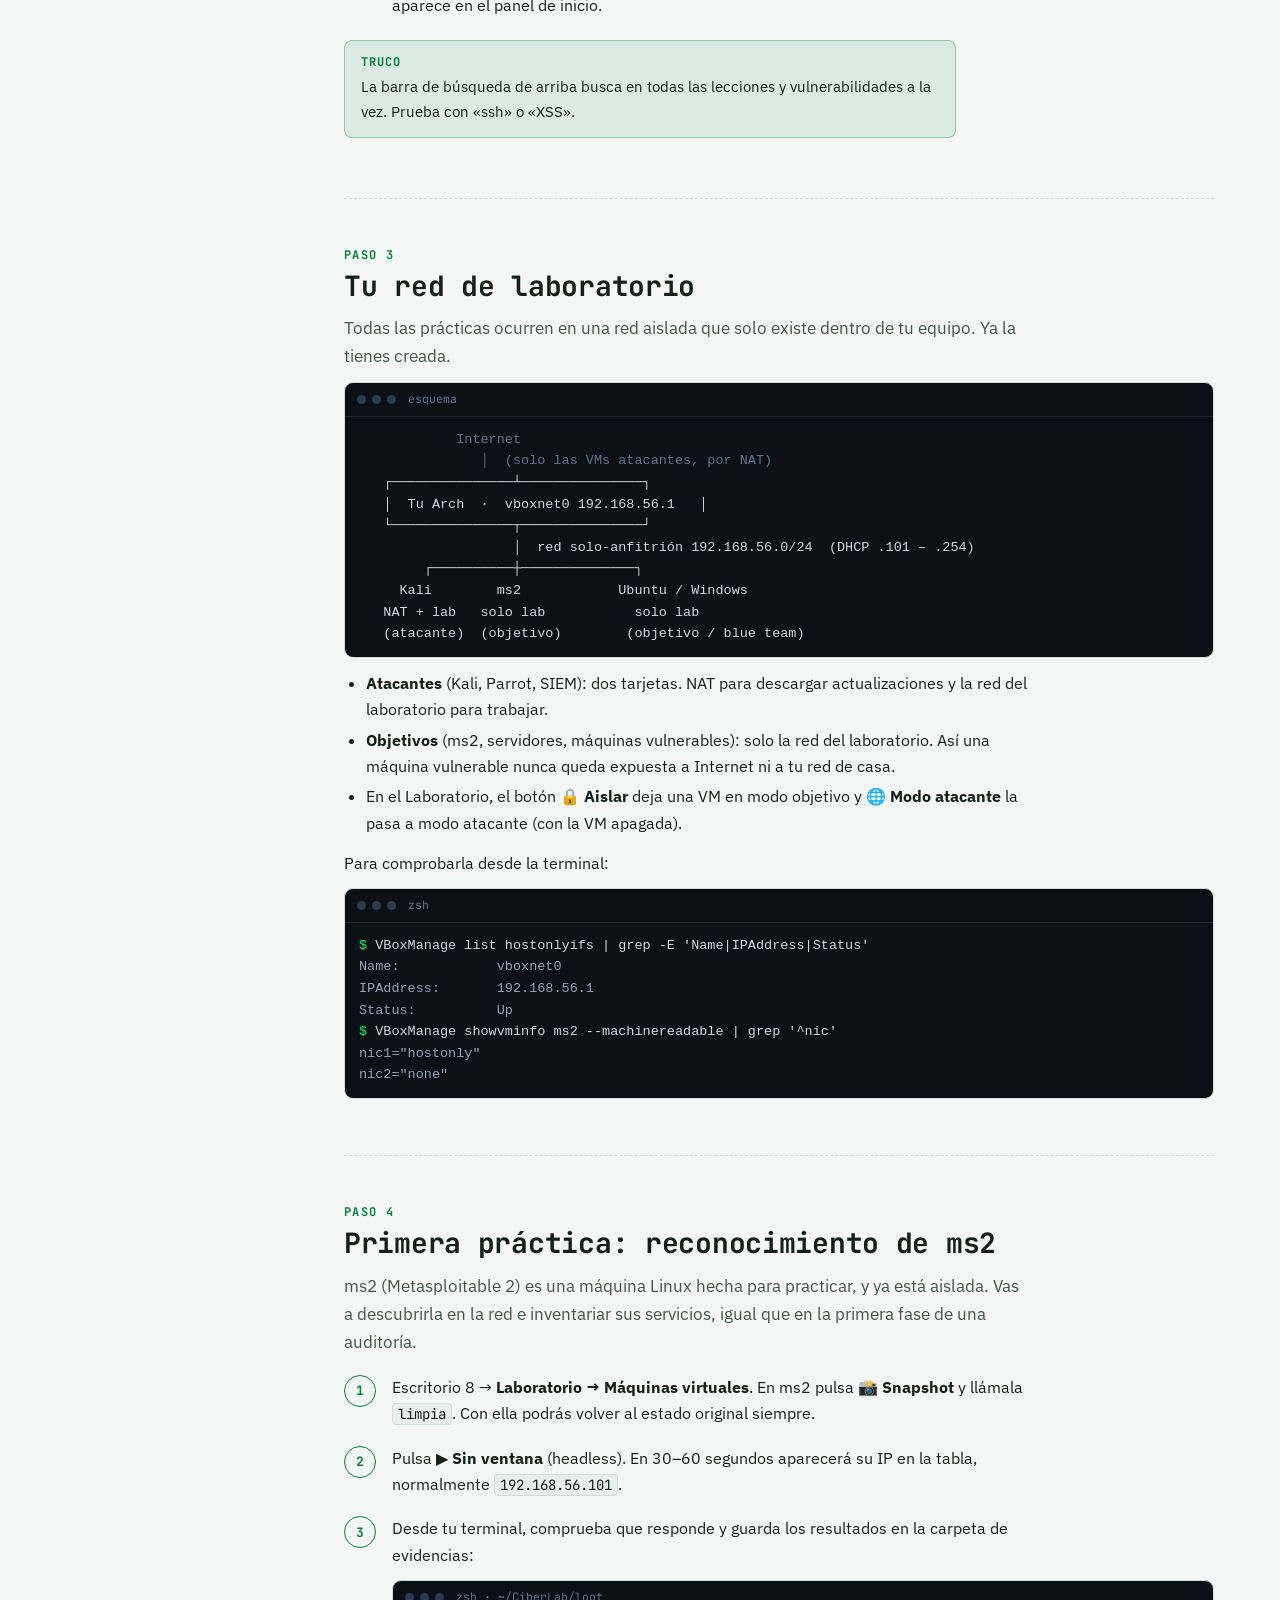
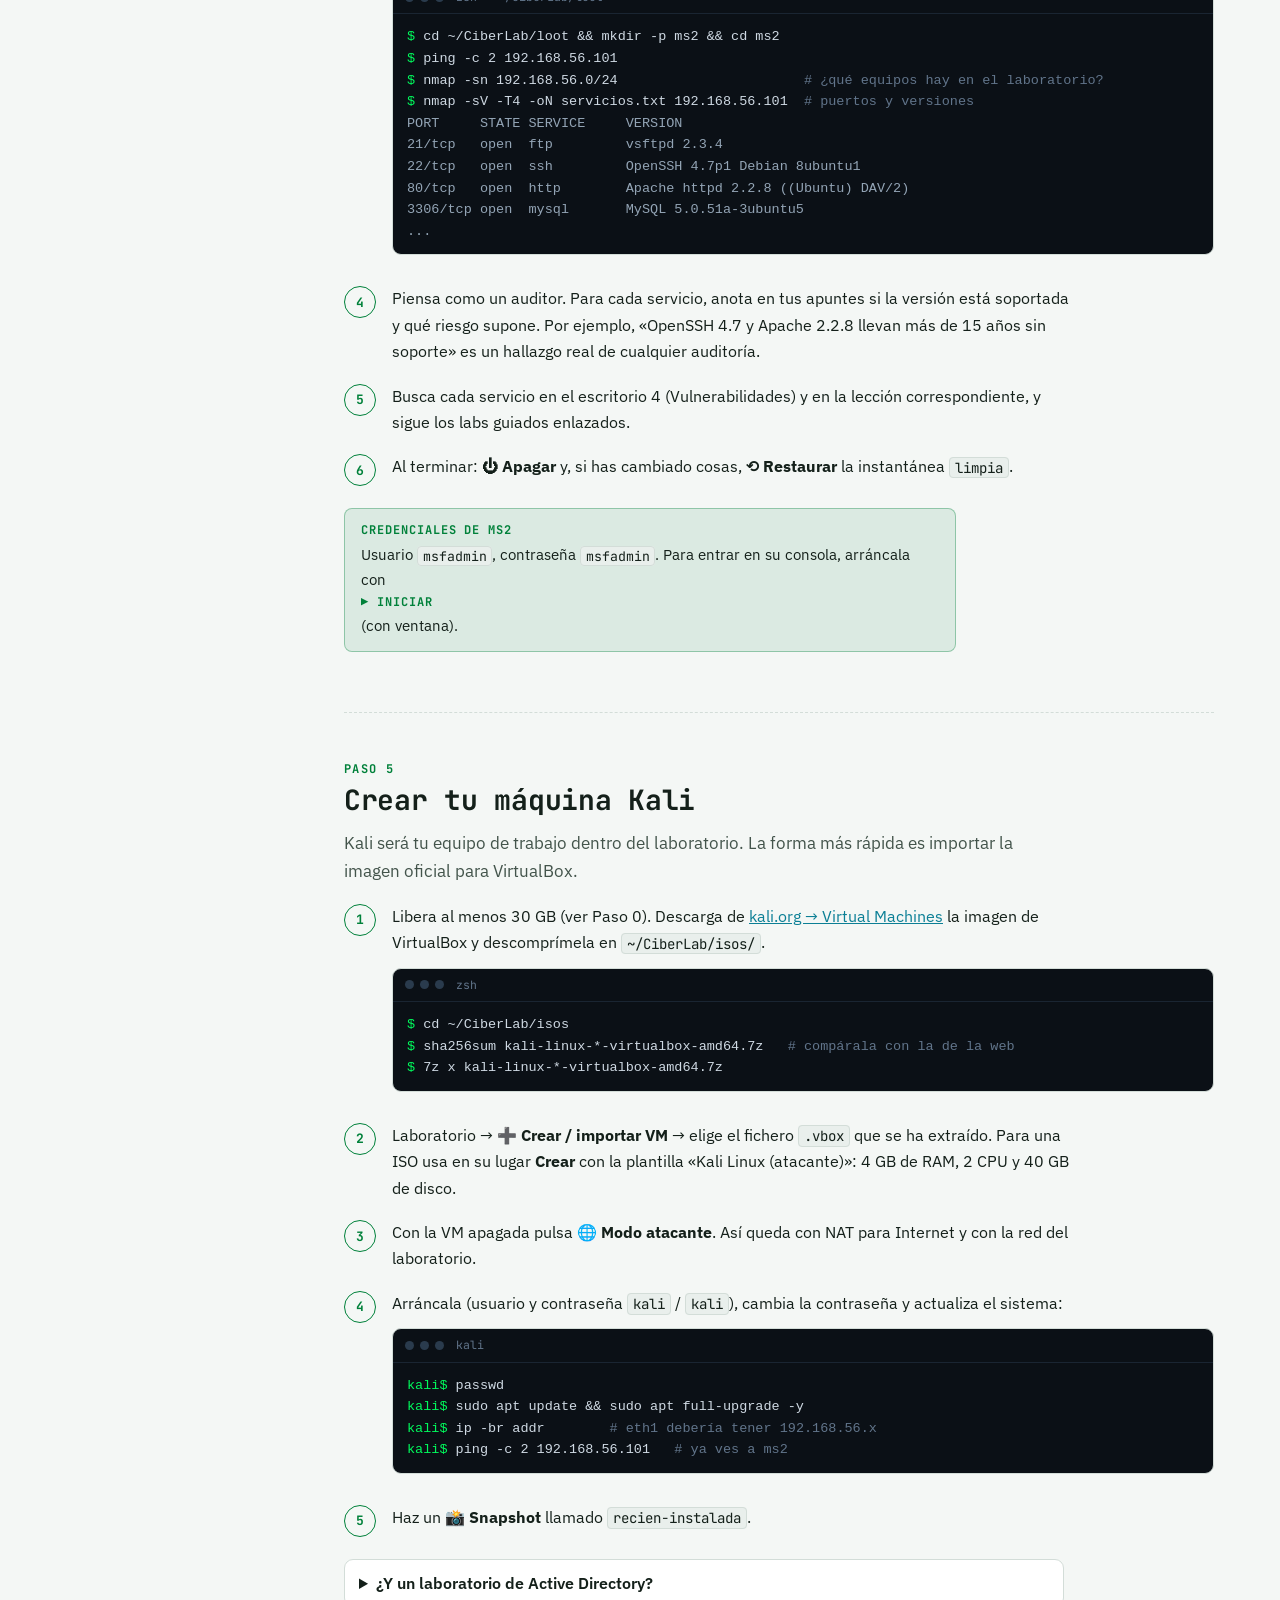
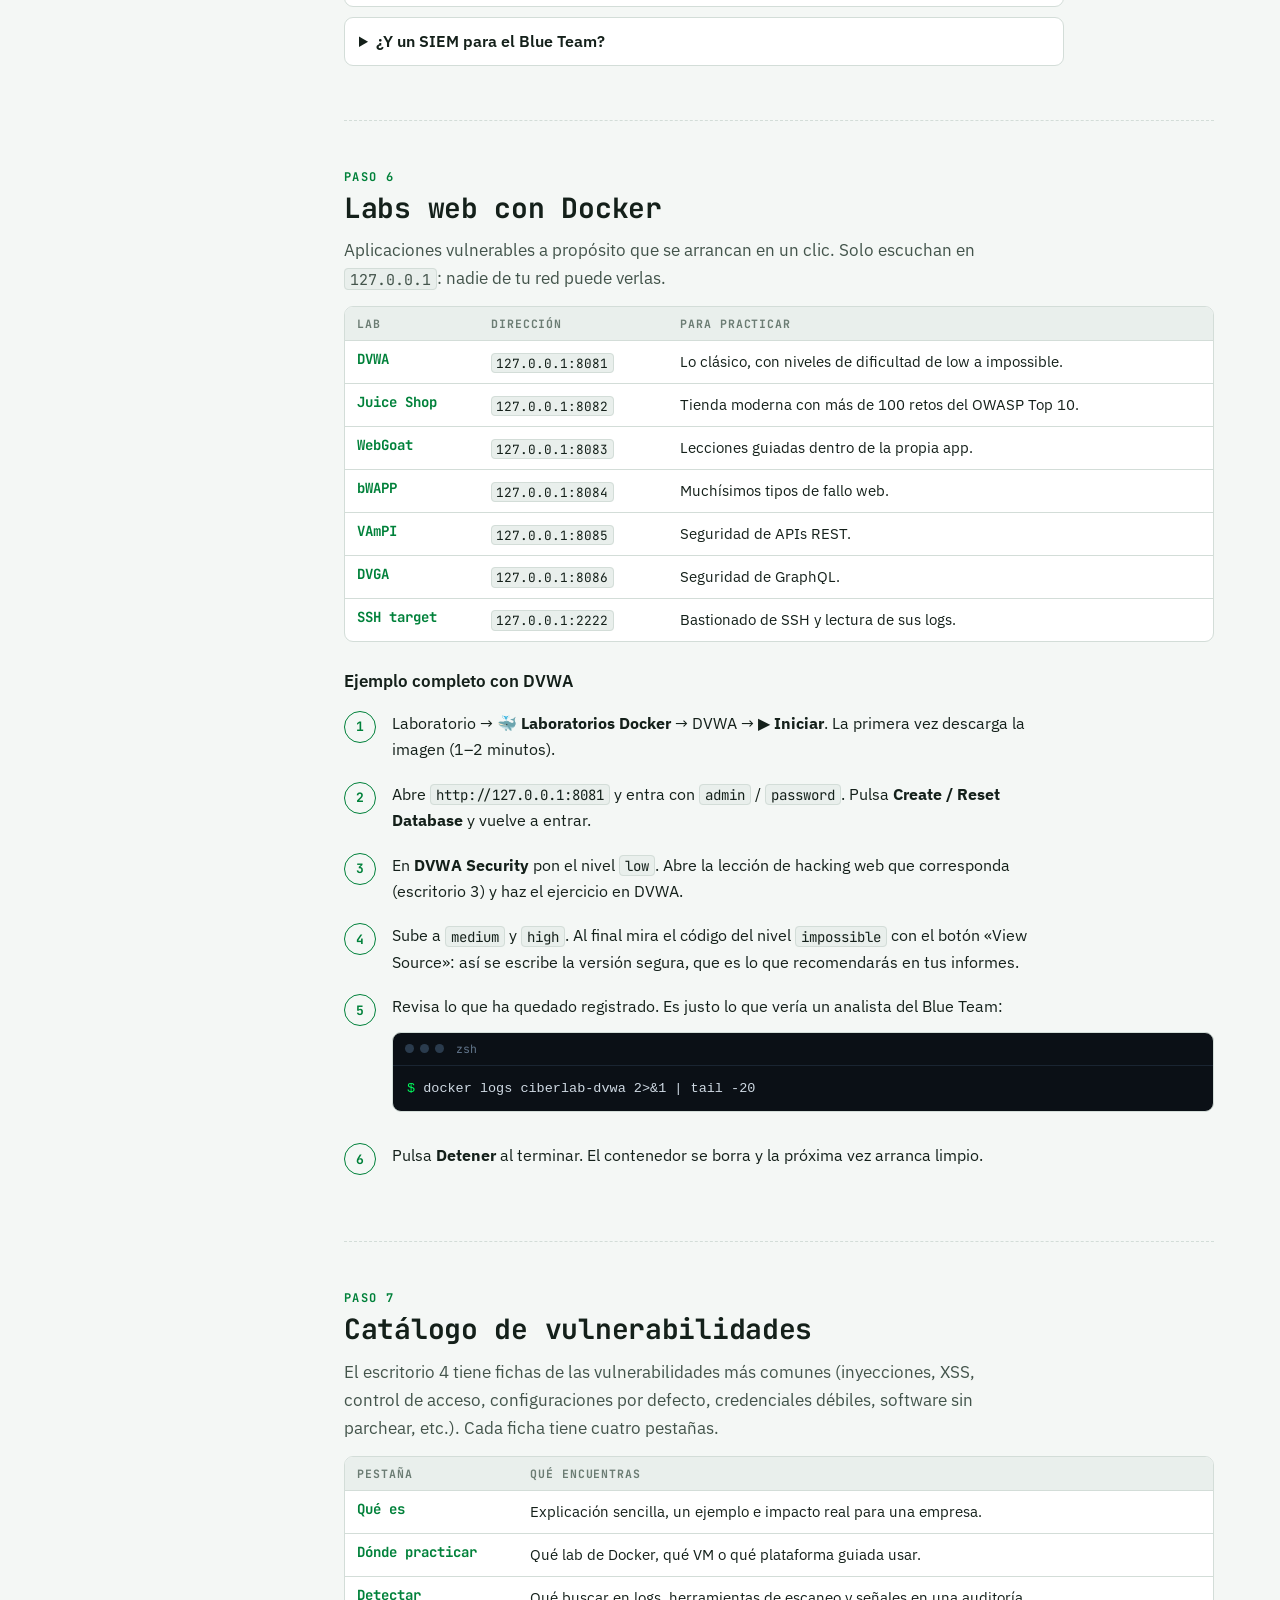
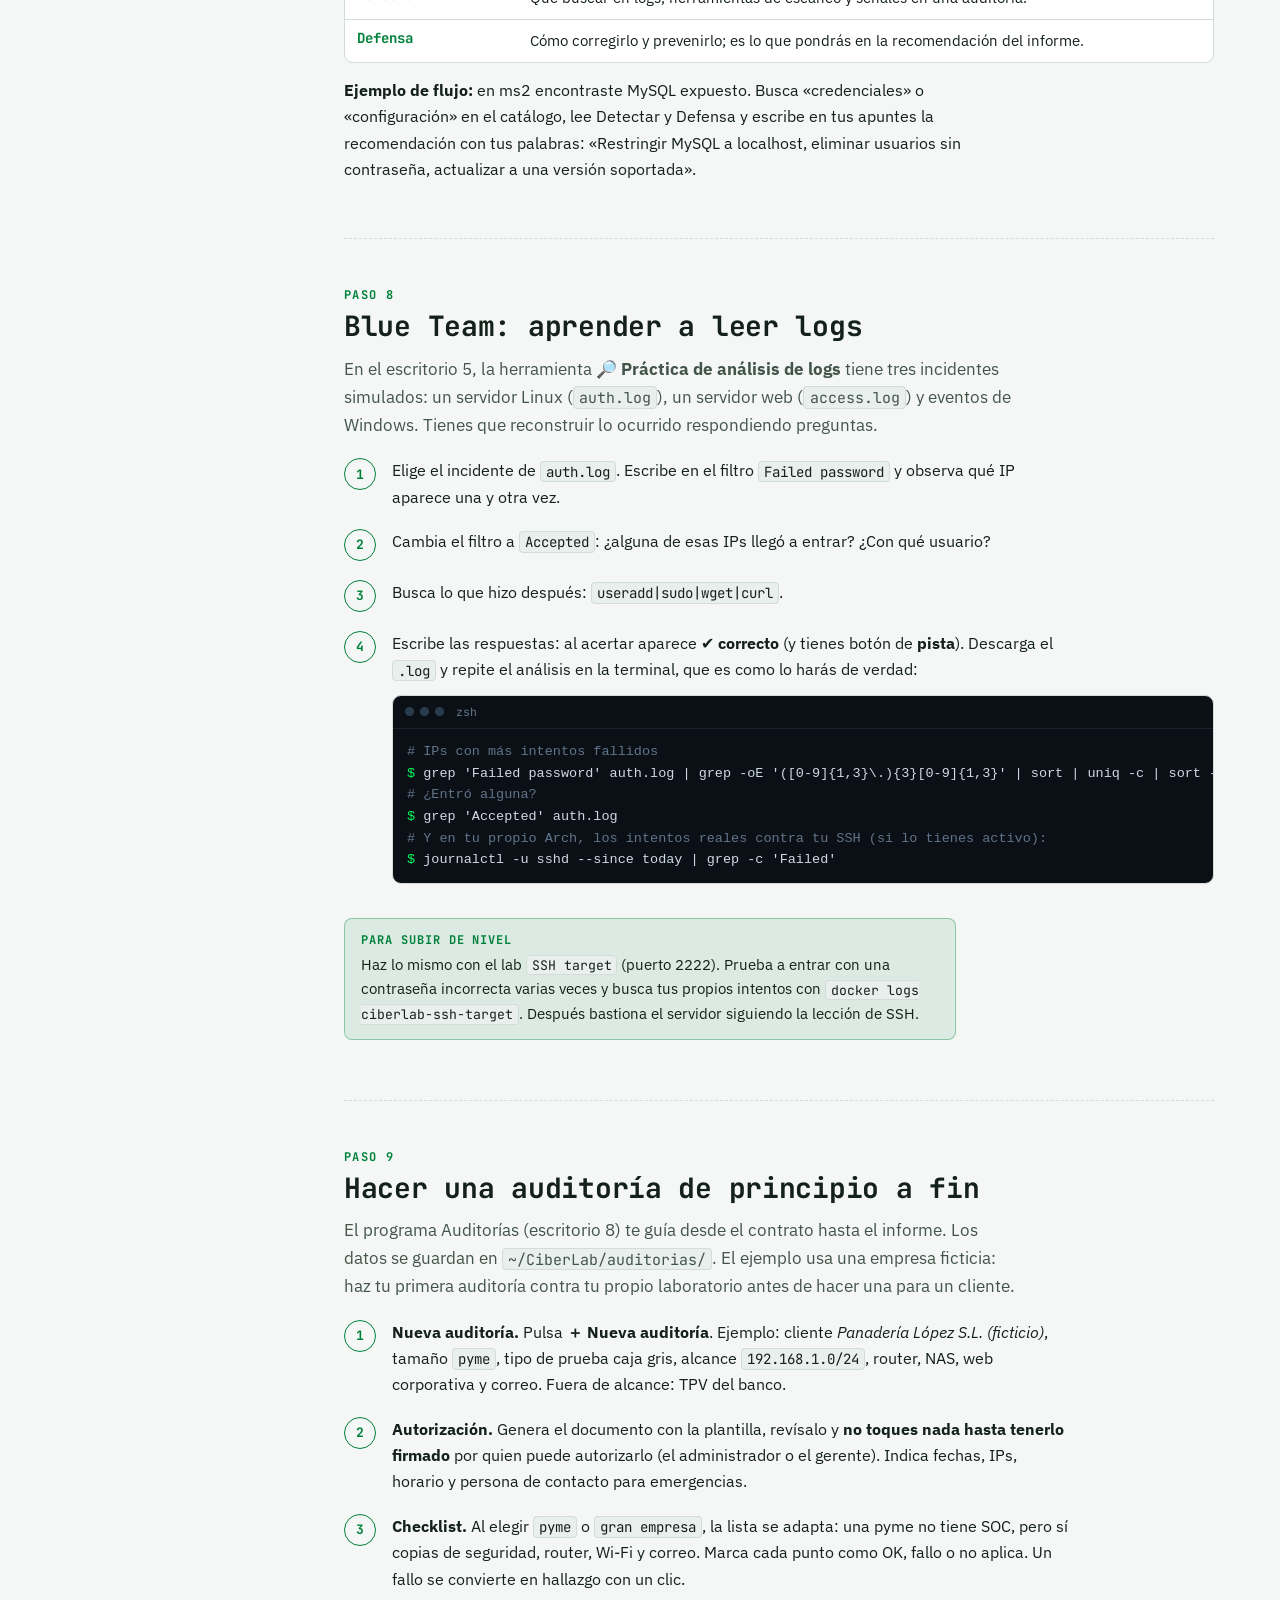
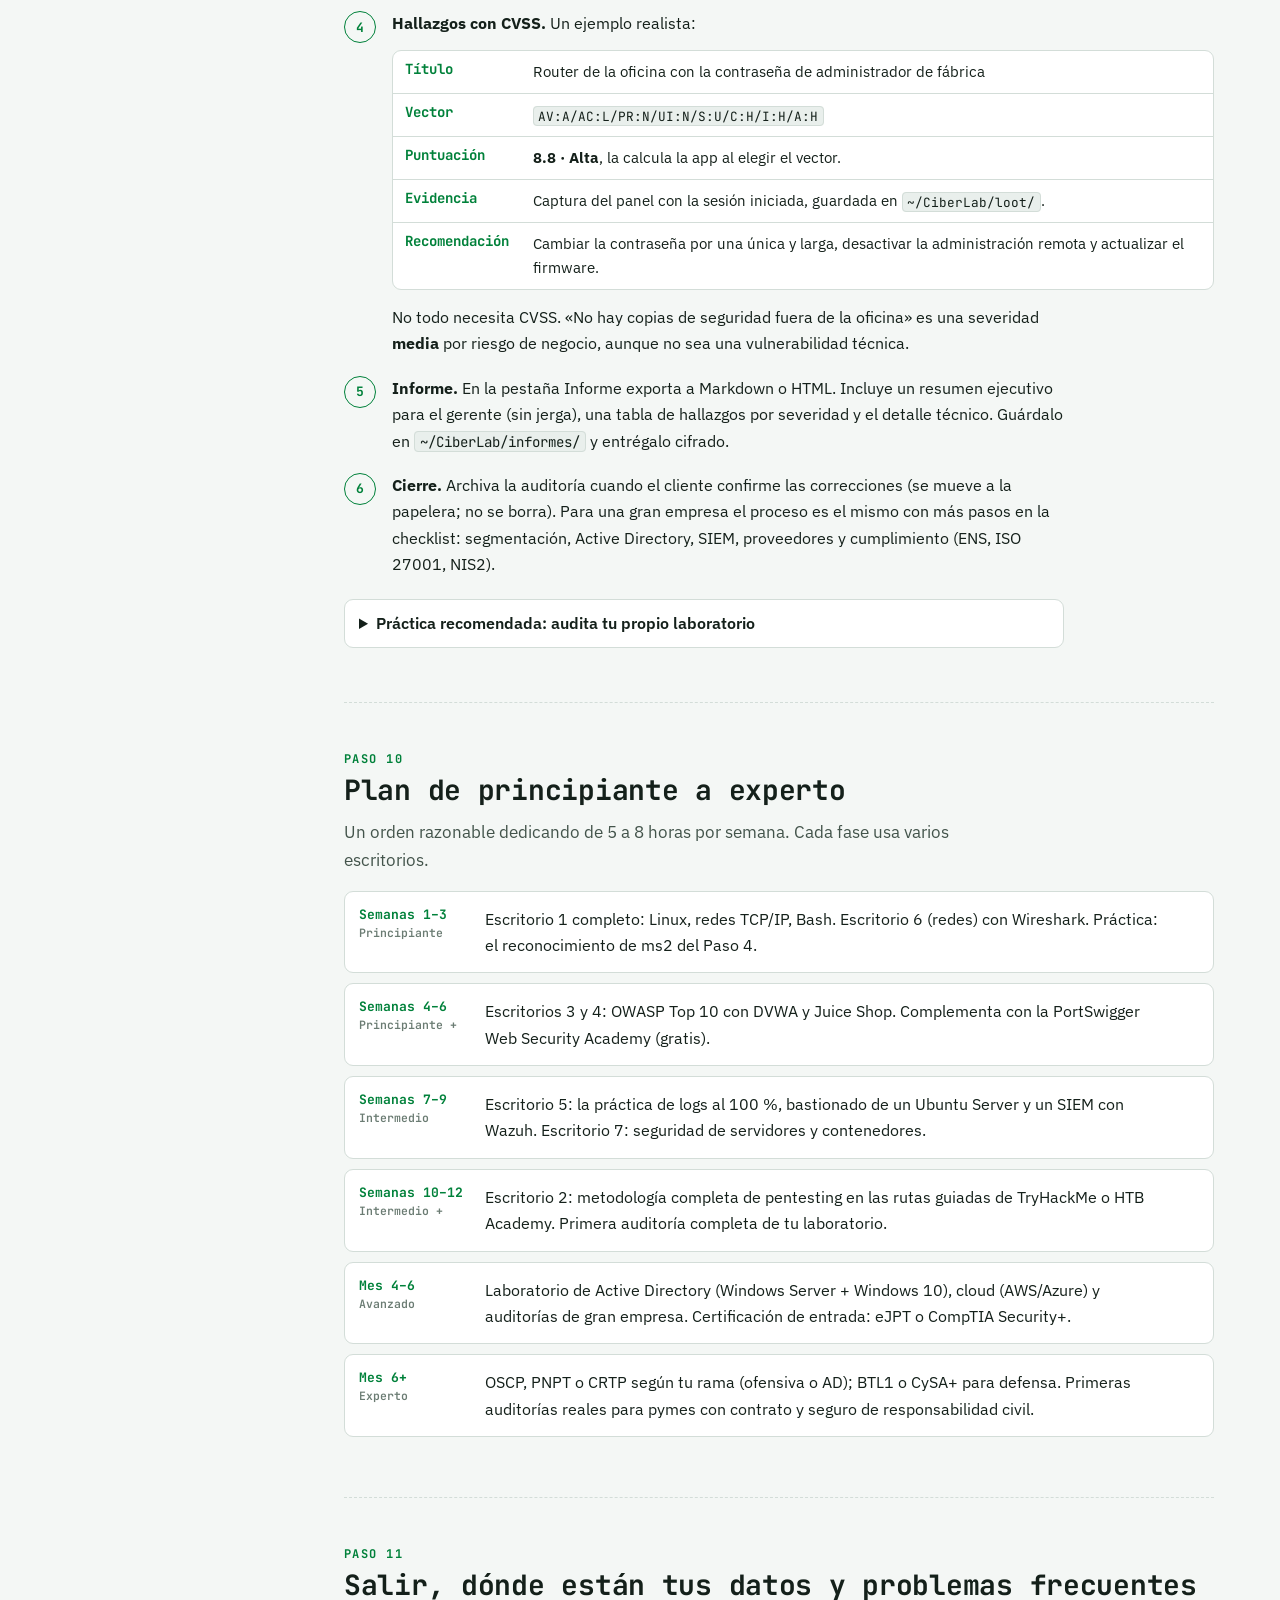
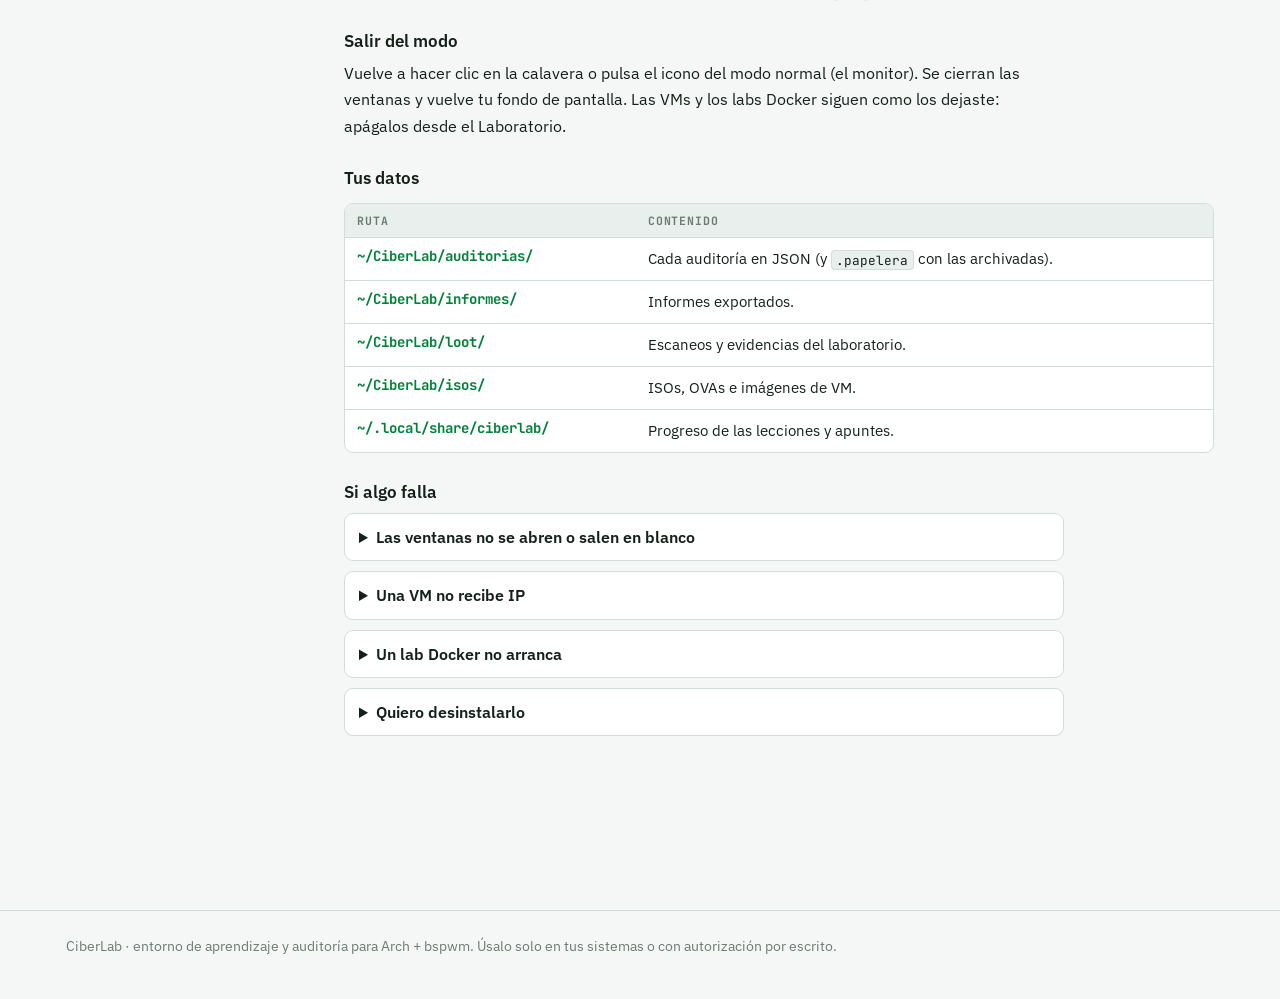
==== commit 407972ff: "N3 ampliado en profundidad + web de presentación y vídeos Contenido N3 (laboratorio_n3): de 16 a 33 " ====
--- a/docs/index.html
+++ b/docs/index.html
@@ -133,6 +133,7 @@
     <a href="index.html" style="font:700 15px var(--display);color:var(--tx);text-decoration:none;margin-right:10px">Ciber<b style="color:var(--acc)">Lab</b></a>
     <a href="index.html" style="font:600 13px var(--mono);color:var(--acc);text-decoration:none;padding:5px 9px;border-radius:6px;background:var(--acc-soft)">Manual</a>
     <a href="practicas.html" style="font:600 13px var(--mono);color:var(--tx2);text-decoration:none;padding:5px 9px">Prácticas y vídeos</a>
+    <a href="n3.html" style="font:600 13px var(--mono);color:var(--tx2);text-decoration:none;padding:5px 9px">Nivel 3 · Ofensiva</a>
     <a href="glosario.html" style="font:600 13px var(--mono);color:var(--tx2);text-decoration:none;padding:5px 9px">Glosario</a>
     <a href="comandos.html" style="font:600 13px var(--mono);color:var(--tx2);text-decoration:none;padding:5px 9px">Comandos</a>
     <a href="herramientas.html" style="font:600 13px var(--mono);color:var(--tx2);text-decoration:none;padding:5px 9px">Herramientas</a>
